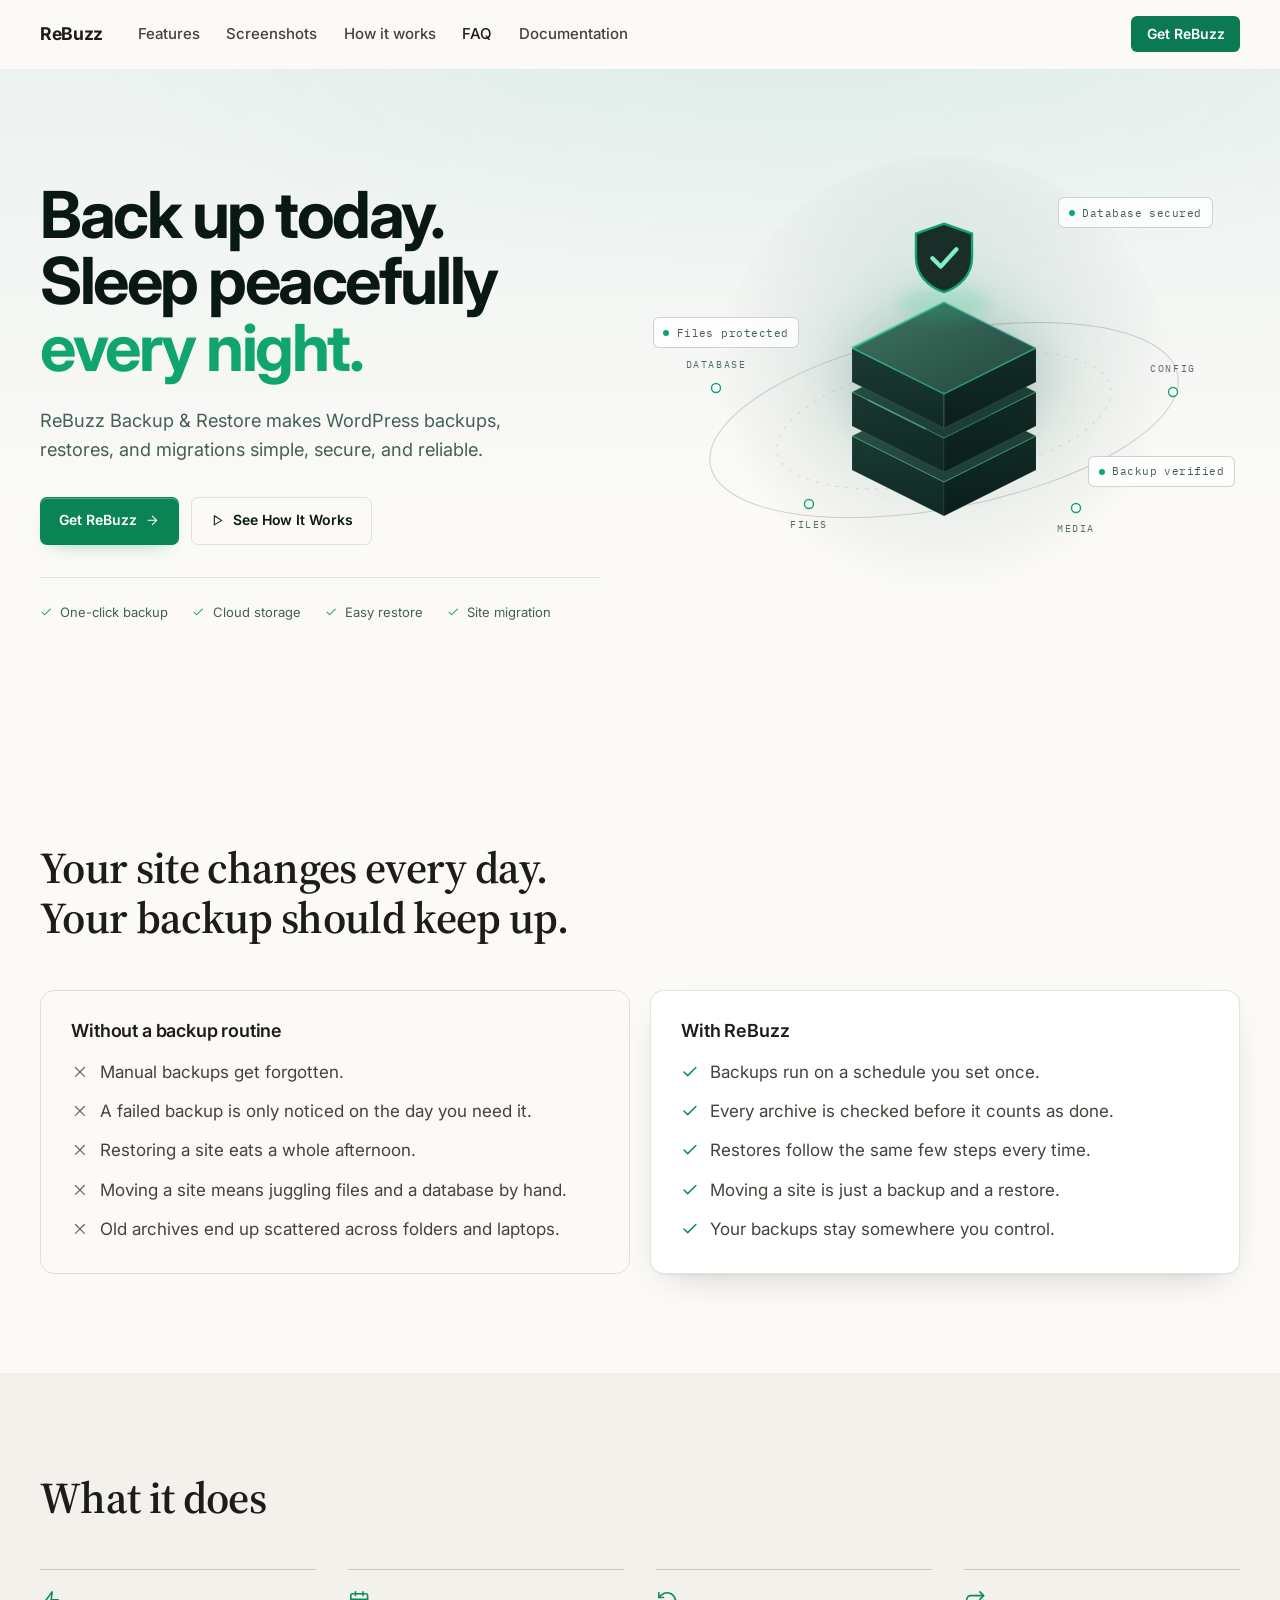
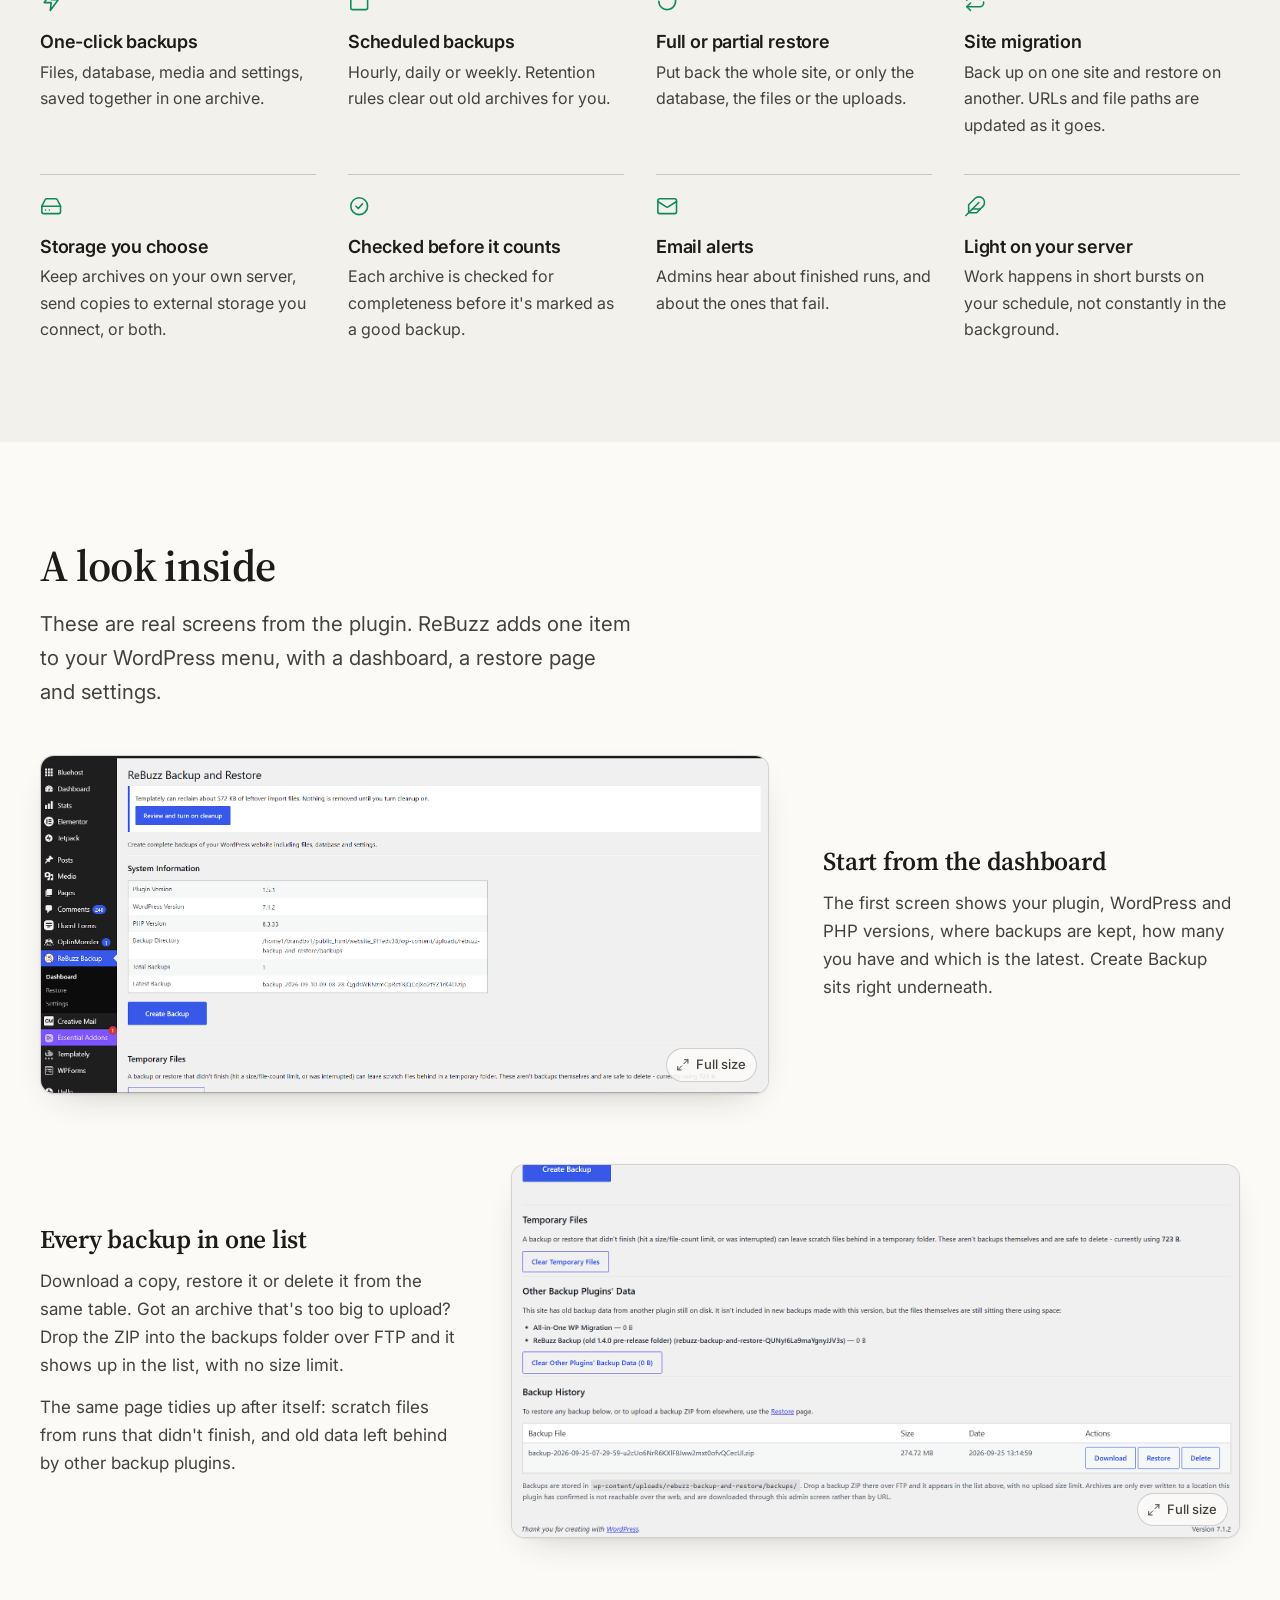
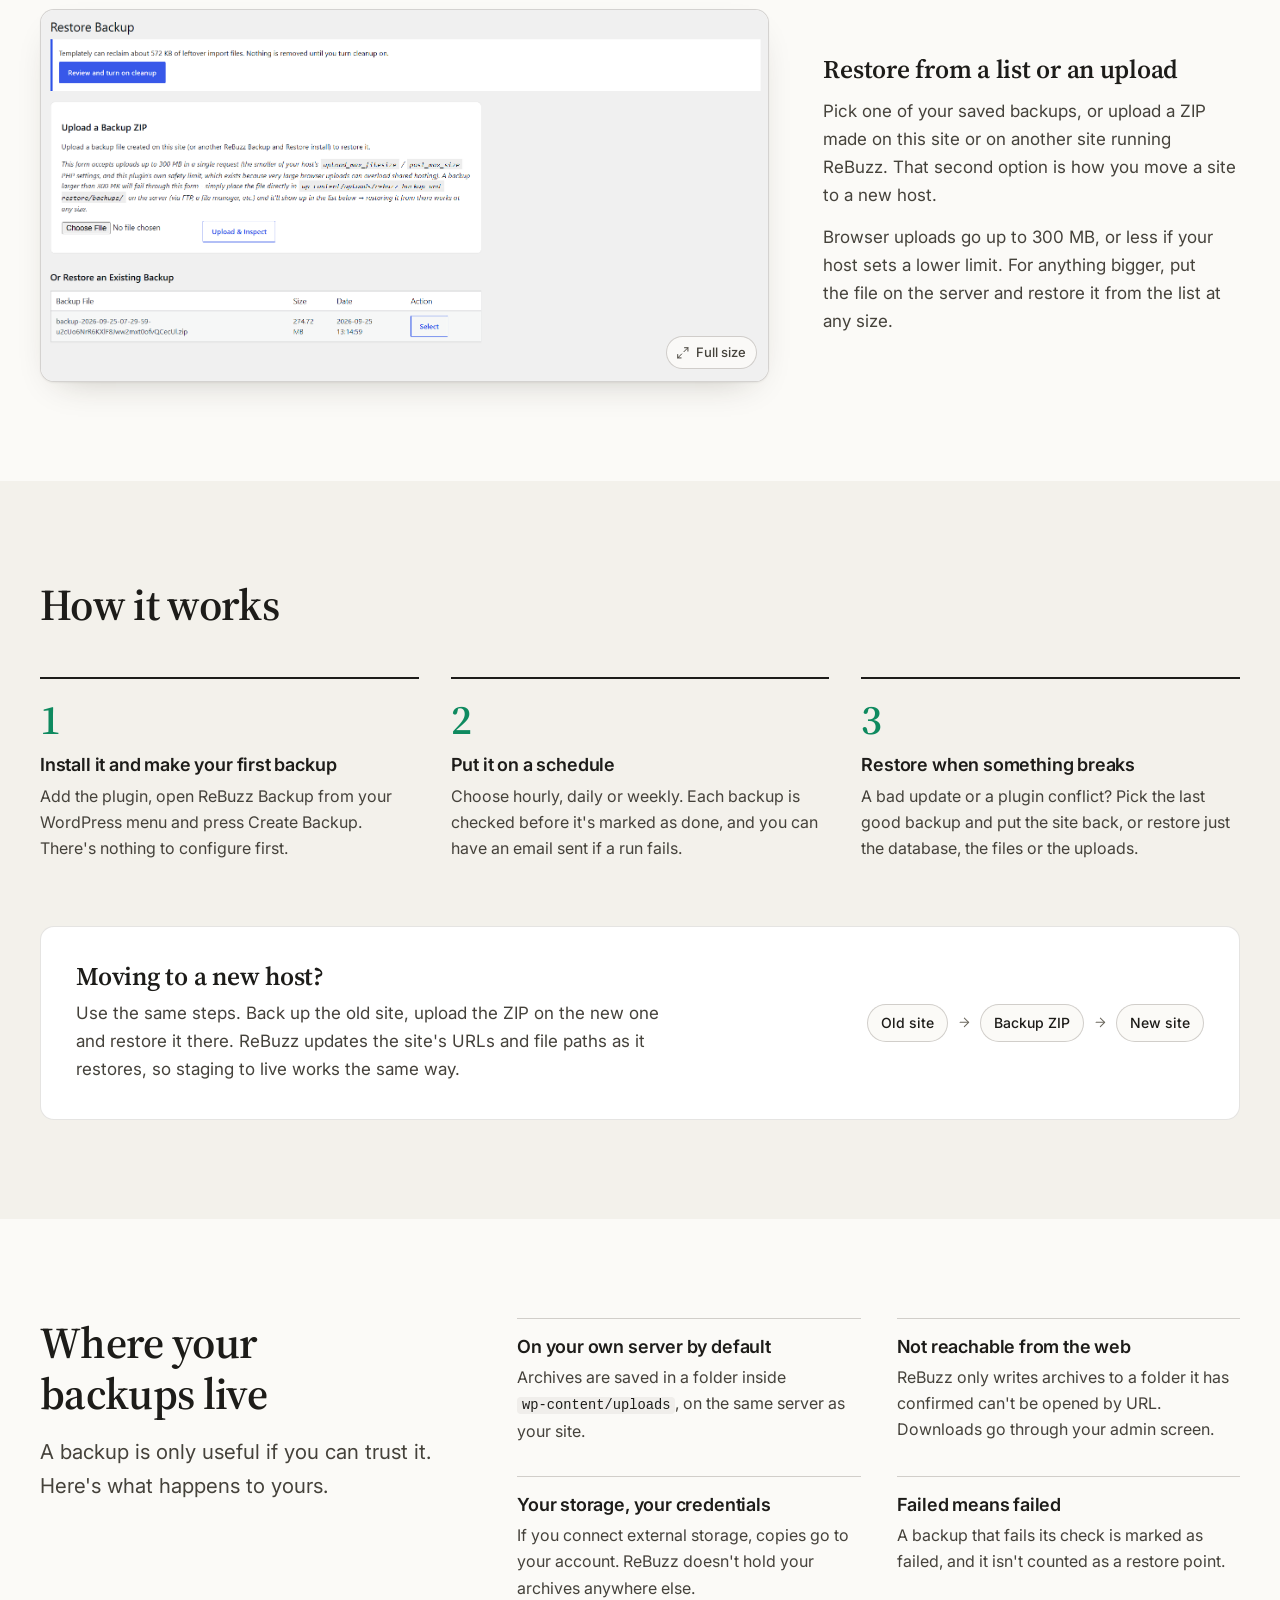
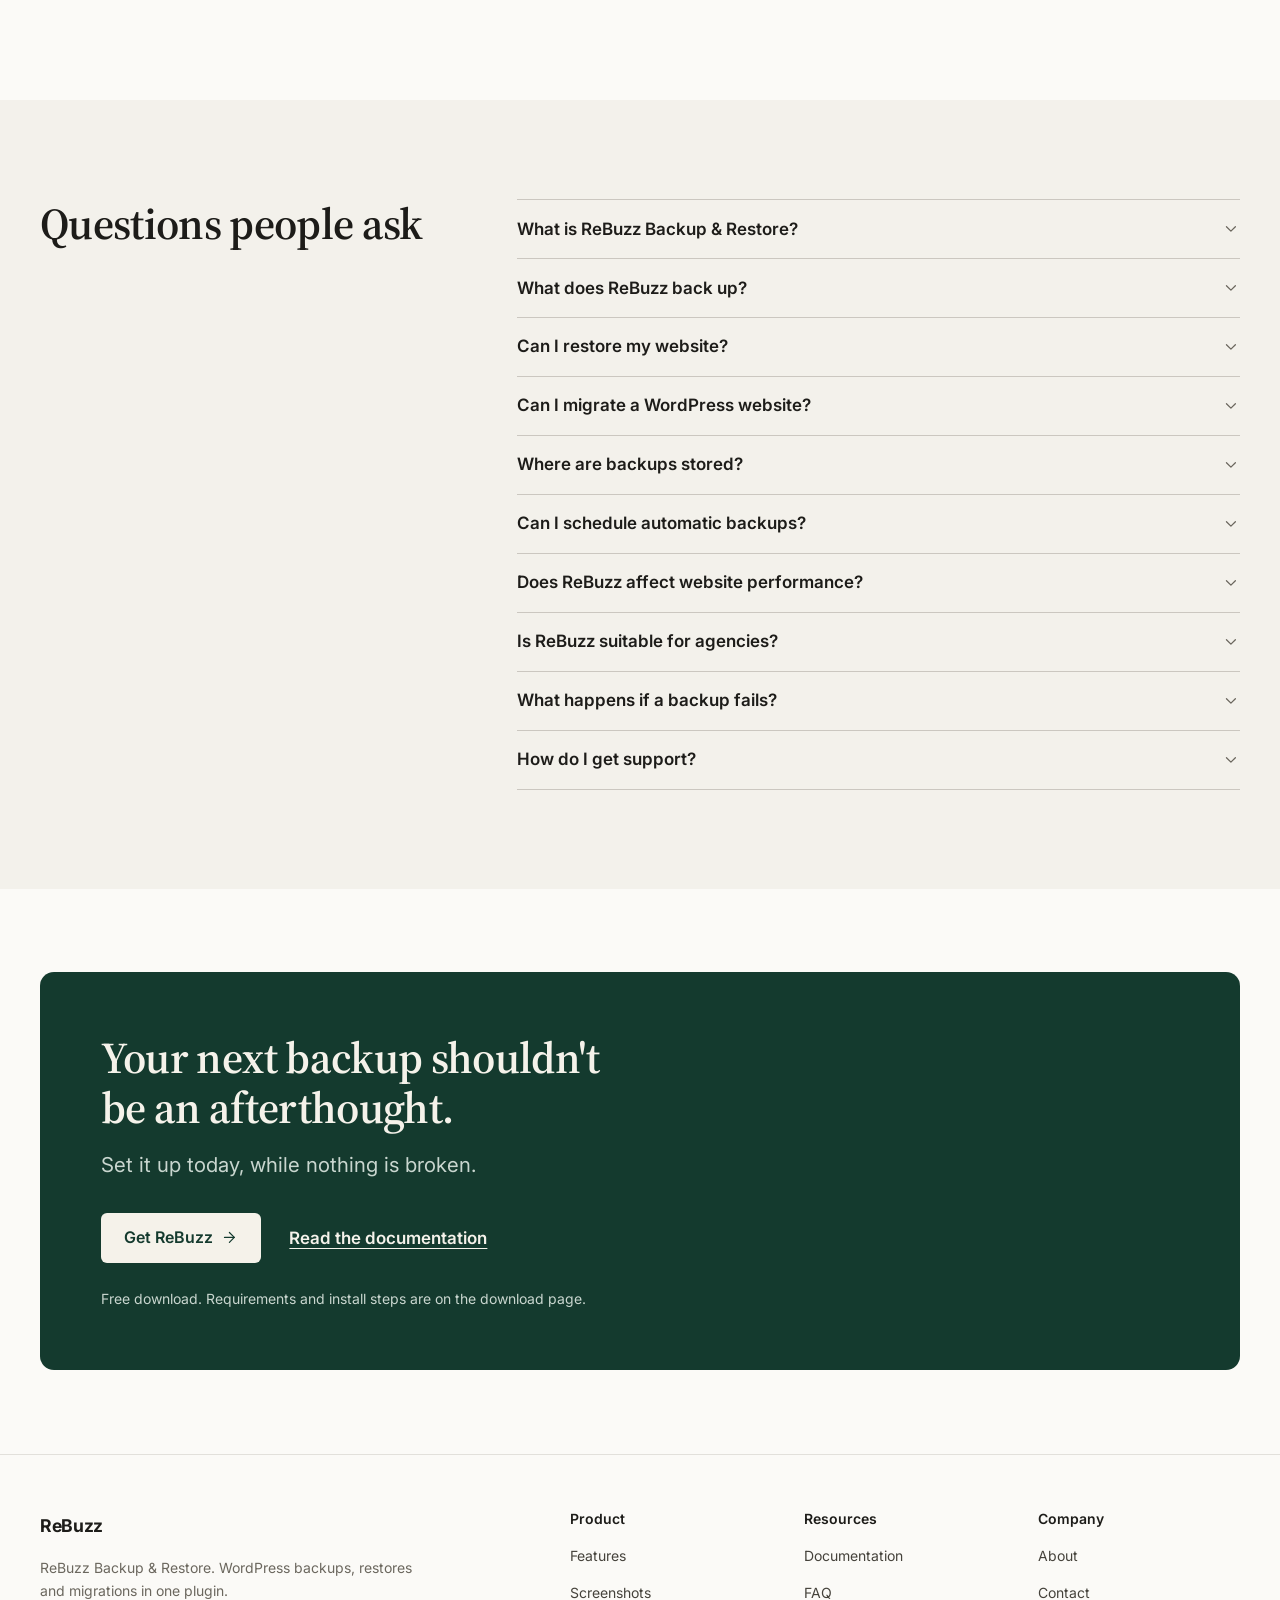
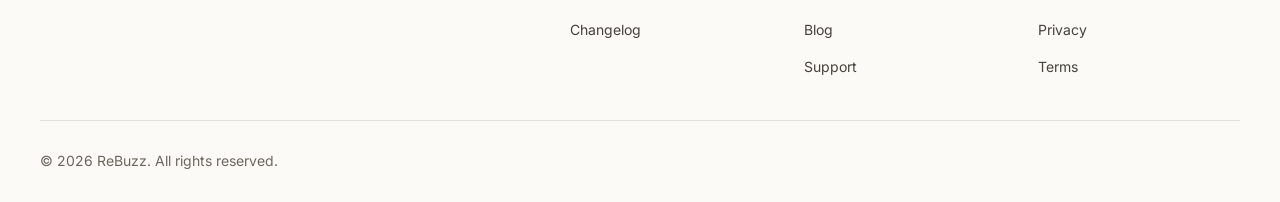
==== index.html @ 118f322c "Add ReBuzz Backup & Restore landing site Landing page and download page for the free ReBuzz WordPres" ====
<!DOCTYPE html>
<html lang="en" data-pricing="off">
<head>
<meta charset="utf-8">
<meta name="viewport" content="width=device-width, initial-scale=1">

<title>ReBuzz Backup &amp; Restore — Simple, Secure WordPress Backups</title>
<meta name="description" content="Back up, restore, and migrate WordPress websites with ReBuzz Backup &amp; Restore. Simple workflows, scheduled backups, secure storage, and reliable recovery.">
<meta name="theme-color" content="#FBFAF7">
<meta name="color-scheme" content="light">

<!-- Replace with the production domain before launch -->
<link rel="canonical" href="https://rebuzz.example.com/">

<!-- Open Graph -->
<meta property="og:type" content="website">
<meta property="og:site_name" content="ReBuzz">
<meta property="og:title" content="ReBuzz Backup &amp; Restore — Simple, Secure WordPress Backups">
<meta property="og:description" content="Back up, restore, and migrate WordPress websites. Simple workflows, scheduled backups, secure storage, and reliable recovery.">
<meta property="og:url" content="https://rebuzz.example.com/">
<meta property="og:image" content="https://rebuzz.example.com/assets/images/og-cover.png">
<meta property="og:image:width" content="1200">
<meta property="og:image:height" content="630">
<meta property="og:image:alt" content="The ReBuzz Core: a WordPress site's files, database and media held inside a verified backup vault.">

<!-- Twitter / X -->
<meta name="twitter:card" content="summary_large_image">
<meta name="twitter:title" content="ReBuzz Backup &amp; Restore — Simple, Secure WordPress Backups">
<meta name="twitter:description" content="Back up, restore, and migrate WordPress websites. Simple workflows, scheduled backups, secure storage, and reliable recovery.">
<meta name="twitter:image" content="https://rebuzz.example.com/assets/images/og-cover.png">

<link rel="icon" href="assets/icons/favicon.svg" type="image/svg+xml">
<link rel="apple-touch-icon" href="assets/icons/favicon.svg">

<link rel="preconnect" href="https://fonts.googleapis.com">
<link rel="preconnect" href="https://fonts.gstatic.com" crossorigin>
<link rel="stylesheet" href="https://fonts.googleapis.com/css2?family=IBM+Plex+Mono:wght@400;500&family=Inter:wght@400;500;600;700&family=Source+Serif+4:opsz,wght@8..60,600;8..60,700&display=swap">

<link rel="stylesheet" href="assets/css/style.css">

<script defer src="assets/js/script.js"></script>
</head>

<body>

<!-- Icon sprite, inlined so the page works from the filesystem with no
     network requests for icons. A standalone copy lives at assets/icons/icons.svg -->
<svg class="sprite" aria-hidden="true" focusable="false" xmlns="http://www.w3.org/2000/svg"><defs>
  <symbol id="i-hard-drive" viewBox="0 0 24 24" fill="none" stroke="currentColor" stroke-width="1.7" stroke-linecap="round" stroke-linejoin="round"><path d="M22 12H2"/><path d="M5.45 5.11 2 12v6a2 2 0 0 0 2 2h16a2 2 0 0 0 2-2v-6l-3.45-6.89A2 2 0 0 0 16.76 4H7.24a2 2 0 0 0-1.79 1.11z"/><path d="M6 16h.01"/><path d="M10 16h.01"/></symbol>
  <symbol id="i-restore" viewBox="0 0 24 24" fill="none" stroke="currentColor" stroke-width="1.7" stroke-linecap="round" stroke-linejoin="round"><path d="M3 12a9 9 0 1 0 3-6.7L3 8"/><path d="M3 3v5h5"/></symbol>
  <symbol id="i-migrate" viewBox="0 0 24 24" fill="none" stroke="currentColor" stroke-width="1.7" stroke-linecap="round" stroke-linejoin="round"><path d="m17 2 4 4-4 4"/><path d="M3 11v-1a4 4 0 0 1 4-4h14"/><path d="m7 22-4-4 4-4"/><path d="M21 13v1a4 4 0 0 1-4 4H3"/></symbol>
  <symbol id="i-arrow-right" viewBox="0 0 24 24" fill="none" stroke="currentColor" stroke-width="1.7" stroke-linecap="round" stroke-linejoin="round"><path d="M5 12h14"/><path d="m12 5 7 7-7 7"/></symbol>
  <symbol id="i-chevron-down" viewBox="0 0 24 24" fill="none" stroke="currentColor" stroke-width="1.7" stroke-linecap="round" stroke-linejoin="round"><path d="m6 9 6 6 6-6"/></symbol>
  <symbol id="i-check" viewBox="0 0 24 24" fill="none" stroke="currentColor" stroke-width="2" stroke-linecap="round" stroke-linejoin="round"><path d="M20 6 9 17l-5-5"/></symbol>
  <symbol id="i-check-circle" viewBox="0 0 24 24" fill="none" stroke="currentColor" stroke-width="1.7" stroke-linecap="round" stroke-linejoin="round"><circle cx="12" cy="12" r="9"/><path d="m8.5 12 2.5 2.5 4.5-5"/></symbol>
  <symbol id="i-mail" viewBox="0 0 24 24" fill="none" stroke="currentColor" stroke-width="1.7" stroke-linecap="round" stroke-linejoin="round"><rect x="2" y="4" width="20" height="16" rx="2"/><path d="m22 7-8.97 5.7a1.94 1.94 0 0 1-2.06 0L2 7"/></symbol>
  <symbol id="i-zap" viewBox="0 0 24 24" fill="none" stroke="currentColor" stroke-width="1.7" stroke-linecap="round" stroke-linejoin="round"><path d="M13 2 4.5 13.5H12l-1 8.5 8.5-11.5H12z"/></symbol>
  <symbol id="i-feather" viewBox="0 0 24 24" fill="none" stroke="currentColor" stroke-width="1.7" stroke-linecap="round" stroke-linejoin="round"><path d="M20.24 12.24a6 6 0 0 0-8.49-8.49L5 10.5V19h8.5z"/><path d="M16 8 2 22"/><path d="M17.5 15H9"/></symbol>
  <symbol id="i-menu" viewBox="0 0 24 24" fill="none" stroke="currentColor" stroke-width="1.7" stroke-linecap="round" stroke-linejoin="round"><path d="M4 6h16M4 12h16M4 18h16"/></symbol>
  <symbol id="i-x" viewBox="0 0 24 24" fill="none" stroke="currentColor" stroke-width="1.7" stroke-linecap="round" stroke-linejoin="round"><path d="M18 6 6 18M6 6l12 12"/></symbol>
  <symbol id="i-maximize" viewBox="0 0 24 24" fill="none" stroke="currentColor" stroke-width="1.7" stroke-linecap="round" stroke-linejoin="round"><path d="M15 3h6v6M21 3l-7 7M9 21H3v-6M3 21l7-7"/></symbol>
  <symbol id="i-play" viewBox="0 0 24 24" fill="none" stroke="currentColor" stroke-width="1.7" stroke-linecap="round" stroke-linejoin="round"><path d="M7 4.5v15l12-7.5z"/></symbol>
  <symbol id="i-calendar" viewBox="0 0 24 24" fill="none" stroke="currentColor" stroke-width="1.7" stroke-linecap="round" stroke-linejoin="round"><rect x="3" y="4" width="18" height="17" rx="2"/><path d="M16 2v4M8 2v4M3 10h18"/></symbol>
</defs></svg>

<a class="skip-link" href="#main">Skip to content</a>

<header class="site-header" id="site-header">
  <div class="site-header__inner container container--wide">

    <a class="brand" href="#top" aria-label="ReBuzz — home">
      <span class="brand__word">ReBuzz</span>
    </a>

    <nav class="site-nav" id="primary-nav" aria-label="Primary">
      <ul class="site-nav__list">
        <li><a href="#features">Features</a></li>
        <li><a href="#screenshots">Screenshots</a></li>
        <li><a href="#how">How it works</a></li>
        <li><a href="#pricing">Pricing</a></li>
        <li><a href="#faq">FAQ</a></li>
        <li><a href="#" data-placeholder-link title="Placeholder — point this at your documentation site">Documentation</a></li>
      </ul>
    </nav>

    <div class="site-header__actions">
      <a class="btn btn--primary btn--sm" href="download.html">Get ReBuzz</a>
      <button class="nav-toggle" type="button" id="nav-toggle" aria-expanded="false" aria-controls="mobile-menu" aria-label="Open menu">
        <svg class="ico ico--lg" aria-hidden="true"><use href="#i-menu"></use></svg>
      </button>
    </div>

  </div>
</header>

<div class="mobile-menu" id="mobile-menu" hidden>
  <div class="mobile-menu__head container">
    <span class="brand brand--static">
      <span class="brand__word">ReBuzz</span>
    </span>
    <button class="nav-toggle" type="button" id="nav-close" aria-label="Close menu">
      <svg class="ico ico--lg" aria-hidden="true"><use href="#i-x"></use></svg>
    </button>
  </div>

  <nav class="mobile-menu__nav container" aria-label="Mobile">
    <ul>
      <li><a href="#features">Features</a></li>
      <li><a href="#screenshots">Screenshots</a></li>
      <li><a href="#how">How it works</a></li>
      <li><a href="#security">Where backups live</a></li>
      <li><a href="#pricing">Pricing</a></li>
      <li><a href="#faq">FAQ</a></li>
      <li><a href="#" data-placeholder-link>Documentation</a></li>
      <li><a href="#" data-placeholder-link>Support</a></li>
    </ul>
  </nav>

  <div class="mobile-menu__foot container">
    <a class="btn btn--primary btn--lg btn--block" href="download.html">Get ReBuzz</a>
  </div>
</div>

<main id="main">

<!-- HERO — restored from before the 2026-09-29 redesign, at the user's request -->
<section class="hero" id="top">

  <div class="container container--wide hero__inner">

    <div class="hero__copy">
      <h1 class="hero__title">
        Back up today.<br>
        Sleep peacefully<br>
        <span class="hero__title-accent">every night.</span>
      </h1>

      <p class="hero__lead">
        ReBuzz Backup &amp; Restore makes WordPress backups, restores, and
        migrations simple, secure, and reliable.
      </p>

      <div class="hero__actions">
        <a class="btn btn--primary" href="download.html">
          Get ReBuzz
          <svg class="ico" aria-hidden="true"><use href="#i-arrow-right"></use></svg>
        </a>
        <a class="btn btn--ghost" href="#how">
          <svg class="ico" aria-hidden="true"><use href="#i-play"></use></svg>
          See How It Works
        </a>
      </div>

      <ul class="hero__checks">
        <li><svg class="ico" aria-hidden="true"><use href="#i-check"></use></svg> One-click backup</li>
        <li><svg class="ico" aria-hidden="true"><use href="#i-check"></use></svg> Cloud storage</li>
        <li><svg class="ico" aria-hidden="true"><use href="#i-check"></use></svg> Easy restore</li>
        <li><svg class="ico" aria-hidden="true"><use href="#i-check"></use></svg> Site migration</li>
      </ul>
    </div>

    <!-- ---------- The ReBuzz Core ---------- -->
    <div class="hero__visual">
      <div class="core" id="rebuzz-core">
        <div class="core__sweep" aria-hidden="true"></div>

        <svg class="core__svg" viewBox="0 0 560 500" role="img"
             aria-label="The ReBuzz Core: a WordPress site's files, database, media and configuration held inside a verified backup vault.">
          <defs>
            <radialGradient id="coreGlow" cx="50%" cy="46%" r="50%">
              <stop offset="0%" stop-color="#24CE8D" stop-opacity=".26"/>
              <stop offset="55%" stop-color="#116B52" stop-opacity=".08"/>
              <stop offset="100%" stop-color="#06100E" stop-opacity="0"/>
            </radialGradient>
            <linearGradient id="faceTop" x1="0" y1="0" x2="1" y2="1">
              <stop offset="0%" stop-color="#2E5A4E"/><stop offset="100%" stop-color="#1B3A33"/>
            </linearGradient>
            <linearGradient id="faceTopLit" x1="0" y1="0" x2="1" y2="1">
              <stop offset="0%" stop-color="#3E7462"/><stop offset="100%" stop-color="#22483D"/>
            </linearGradient>
            <linearGradient id="faceLeft" x1="0" y1="0" x2="0" y2="1">
              <stop offset="0%" stop-color="#1B3B34"/><stop offset="100%" stop-color="#102A24"/>
            </linearGradient>
            <linearGradient id="faceRight" x1="0" y1="0" x2="0" y2="1">
              <stop offset="0%" stop-color="#122C27"/><stop offset="100%" stop-color="#0B1F1B"/>
            </linearGradient>
            <linearGradient id="edgeAccent" x1="0" y1="0" x2="1" y2="0">
              <stop offset="0%" stop-color="#24CE8D" stop-opacity=".85"/>
              <stop offset="100%" stop-color="#37B8C6" stop-opacity=".25"/>
            </linearGradient>
            <pattern id="coreGrid" width="26" height="26" patternUnits="userSpaceOnUse">
              <path d="M26 0H0v26" fill="none" stroke="#E6F1ED" stroke-opacity=".055" stroke-width="1"/>
            </pattern>
            <radialGradient id="gridFade" cx="50%" cy="48%" r="50%">
              <stop offset="40%" stop-color="#fff" stop-opacity="1"/>
              <stop offset="100%" stop-color="#fff" stop-opacity="0"/>
            </radialGradient>
            <mask id="gridMask"><rect width="560" height="500" fill="url(#gridFade)"/></mask>
            <filter id="coreSoft" x="-60%" y="-60%" width="220%" height="220%">
              <feGaussianBlur stdDeviation="7"/>
            </filter>
          </defs>

          <!-- ambient -->
          <circle cx="280" cy="232" r="228" fill="url(#coreGlow)"/>
          <rect width="560" height="500" fill="url(#coreGrid)" mask="url(#gridMask)"/>

          <!-- orbital paths -->
          <g class="core__orbits" transform="rotate(-11 280 268)">
            <ellipse cx="280" cy="268" rx="238" ry="88" fill="none" stroke="#E6F1ED" stroke-opacity=".10"/>
            <ellipse cx="280" cy="268" rx="170" ry="62" fill="none" stroke="#E6F1ED" stroke-opacity=".07" stroke-dasharray="3 7"/>
          </g>

          <!-- orbit nodes + labels -->
          <g class="core__nodes">
            <g class="core__node" style="--d:0s">
              <circle cx="52" cy="236" r="4.5"/>
              <text x="52" y="216" text-anchor="middle">DATABASE</text>
            </g>
            <g class="core__node" style="--d:.9s">
              <circle cx="145" cy="352" r="4.5"/>
              <text x="145" y="376" text-anchor="middle">FILES</text>
            </g>
            <g class="core__node" style="--d:1.8s">
              <circle cx="412" cy="356" r="4.5"/>
              <text x="412" y="380" text-anchor="middle">MEDIA</text>
            </g>
            <g class="core__node" style="--d:2.7s">
              <circle cx="509" cy="240" r="4.5"/>
              <text x="509" y="220" text-anchor="middle">CONFIG</text>
            </g>
          </g>

          <!-- isometric vault: three stacked snapshot blocks -->
          <g class="core__vault">

            <!-- block 3 (bottom) — site files -->
            <g class="core__block" style="--f:2">
              <path d="M280 330 372 284 280 238 188 284Z" fill="url(#faceTop)" stroke="#E6F1ED" stroke-opacity=".13"/>
              <path d="M188 284 280 330v34l-92-46Z" fill="url(#faceLeft)" stroke="#E6F1ED" stroke-opacity=".09"/>
              <path d="M280 330 372 284v34l-92 46Z" fill="url(#faceRight)" stroke="#E6F1ED" stroke-opacity=".06"/>
              <path d="M188 284 280 330l92-46" fill="none" stroke="#24CE8D" stroke-opacity=".3" stroke-width="1.3"/>
            </g>

            <!-- block 2 (middle) — database -->
            <g class="core__block" style="--f:1">
              <path d="M280 286 372 240 280 194 188 240Z" fill="url(#faceTop)" stroke="#E6F1ED" stroke-opacity=".15"/>
              <path d="M188 240 280 286v34l-92-46Z" fill="url(#faceLeft)" stroke="#E6F1ED" stroke-opacity=".09"/>
              <path d="M280 286 372 240v34l-92 46Z" fill="url(#faceRight)" stroke="#E6F1ED" stroke-opacity=".06"/>
              <path d="M188 240 280 286l92-46" fill="none" stroke="#24CE8D" stroke-opacity=".38" stroke-width="1.3"/>
              <path d="M204 248 262 277" fill="none" stroke="#7DF0C6" stroke-opacity=".45" stroke-width="1.4"/>
            </g>

            <!-- block 1 (top) — the protected snapshot -->
            <g class="core__block core__block--lit" style="--f:0">
              <path d="M280 242 372 196 280 150 188 196Z" fill="url(#faceTopLit)" stroke="#E6F1ED" stroke-opacity=".2"/>
              <path d="M188 196 280 242v34l-92-46Z" fill="url(#faceLeft)" stroke="#E6F1ED" stroke-opacity=".11"/>
              <path d="M280 242 372 196v34l-92 46Z" fill="url(#faceRight)" stroke="#E6F1ED" stroke-opacity=".07"/>
              <path d="M188 196 280 150l92 46" fill="none" stroke="url(#edgeAccent)" stroke-width="2"/>
              <path d="M188 196 280 242l92-46" fill="none" stroke="#24CE8D" stroke-opacity=".55" stroke-width="1.4"/>
              <path d="M280 242v34" fill="none" stroke="#E6F1ED" stroke-opacity=".14"/>
            </g>

            <!-- shield mark riding above the stack -->
            <g class="core__shield">
              <ellipse cx="280" cy="152" rx="46" ry="18" fill="#24CE8D" opacity=".16" filter="url(#coreSoft)"/>
              <g transform="translate(280 108) scale(1.65)">
                <path class="core__shield-body" d="M0-22 17-16v14.5C17 8.6 10 16 0 19.5-10 16-17 8.6-17-1.5V-16z"/>
                <path class="core__shield-check" d="m-7 -1 5 5 9.5-10.5" fill="none" stroke-width="2.6" stroke-linecap="round" stroke-linejoin="round"/>
              </g>
            </g>
          </g>

          <!-- data threads feeding the vault -->
          <g class="core__threads">
            <path class="core__thread" style="--d:0s"   d="M60 238 C 130 232 150 240 186 258"/>
            <path class="core__thread" style="--d:.7s"  d="M150 348 C 180 330 180 312 200 296"/>
            <path class="core__thread" style="--d:1.4s" d="M406 352 C 380 332 378 312 360 296"/>
            <path class="core__thread" style="--d:2.1s" d="M500 242 C 432 234 410 240 374 258"/>
          </g>
        </svg>

        <!-- status chips -->
        <span class="chip chip--a"><span class="dot" aria-hidden="true"></span>Database secured</span>
        <span class="chip chip--b"><span class="dot" aria-hidden="true"></span>Files protected</span>
        <span class="chip chip--c"><span class="dot" aria-hidden="true"></span>Backup verified</span>
      </div>
    </div>

  </div>
</section>

<!-- PROBLEM -->
<section class="section" id="problem" aria-labelledby="problem-title">
  <div class="container container--wide">

    <header class="section__head">
      <h2 class="section__title" id="problem-title">Your site changes every day. Your backup should keep up.</h2>
    </header>

    <div class="compare">
      <div class="compare__col compare__col--before">
        <h3 class="compare__title">Without a backup routine</h3>
        <ul class="compare__list">
          <li><svg class="ico" aria-hidden="true"><use href="#i-x"></use></svg><span>Manual backups get forgotten.</span></li>
          <li><svg class="ico" aria-hidden="true"><use href="#i-x"></use></svg><span>A failed backup is only noticed on the day you need it.</span></li>
          <li><svg class="ico" aria-hidden="true"><use href="#i-x"></use></svg><span>Restoring a site eats a whole afternoon.</span></li>
          <li><svg class="ico" aria-hidden="true"><use href="#i-x"></use></svg><span>Moving a site means juggling files and a database by hand.</span></li>
          <li><svg class="ico" aria-hidden="true"><use href="#i-x"></use></svg><span>Old archives end up scattered across folders and laptops.</span></li>
        </ul>
      </div>

      <div class="compare__col compare__col--after">
        <h3 class="compare__title">With ReBuzz</h3>
        <ul class="compare__list">
          <li><svg class="ico" aria-hidden="true"><use href="#i-check"></use></svg><span>Backups run on a schedule you set once.</span></li>
          <li><svg class="ico" aria-hidden="true"><use href="#i-check"></use></svg><span>Every archive is checked before it counts as done.</span></li>
          <li><svg class="ico" aria-hidden="true"><use href="#i-check"></use></svg><span>Restores follow the same few steps every time.</span></li>
          <li><svg class="ico" aria-hidden="true"><use href="#i-check"></use></svg><span>Moving a site is just a backup and a restore.</span></li>
          <li><svg class="ico" aria-hidden="true"><use href="#i-check"></use></svg><span>Your backups stay somewhere you control.</span></li>
        </ul>
      </div>
    </div>

  </div>
</section>

<!-- FEATURES -->
<section class="section section--alt" id="features" aria-labelledby="features-title">
  <div class="container container--wide">

    <header class="section__head">
      <h2 class="section__title" id="features-title">What it does</h2>
    </header>

    <ul class="features">
      <li class="feature">
        <svg class="ico feature__icon" aria-hidden="true"><use href="#i-zap"></use></svg>
        <h3 class="feature__title">One-click backups</h3>
        <p>Files, database, media and settings, saved together in one archive.</p>
      </li>
      <li class="feature">
        <svg class="ico feature__icon" aria-hidden="true"><use href="#i-calendar"></use></svg>
        <h3 class="feature__title">Scheduled backups</h3>
        <p>Hourly, daily or weekly. Retention rules clear out old archives for you.</p>
      </li>
      <li class="feature">
        <svg class="ico feature__icon" aria-hidden="true"><use href="#i-restore"></use></svg>
        <h3 class="feature__title">Full or partial restore</h3>
        <p>Put back the whole site, or only the database, the files or the uploads.</p>
      </li>
      <li class="feature">
        <svg class="ico feature__icon" aria-hidden="true"><use href="#i-migrate"></use></svg>
        <h3 class="feature__title">Site migration</h3>
        <p>Back up on one site and restore on another. URLs and file paths are updated as it goes.</p>
      </li>
      <li class="feature">
        <svg class="ico feature__icon" aria-hidden="true"><use href="#i-hard-drive"></use></svg>
        <h3 class="feature__title">Storage you choose</h3>
        <p>Keep archives on your own server, send copies to external storage you connect, or both.</p>
      </li>
      <li class="feature">
        <svg class="ico feature__icon" aria-hidden="true"><use href="#i-check-circle"></use></svg>
        <h3 class="feature__title">Checked before it counts</h3>
        <p>Each archive is checked for completeness before it's marked as a good backup.</p>
      </li>
      <li class="feature">
        <svg class="ico feature__icon" aria-hidden="true"><use href="#i-mail"></use></svg>
        <h3 class="feature__title">Email alerts</h3>
        <p>Admins hear about finished runs, and about the ones that fail.</p>
      </li>
      <li class="feature">
        <svg class="ico feature__icon" aria-hidden="true"><use href="#i-feather"></use></svg>
        <h3 class="feature__title">Light on your server</h3>
        <p>Work happens in short bursts on your schedule, not constantly in the background.</p>
      </li>
    </ul>

  </div>
</section>

<!-- A LOOK INSIDE — real screenshots -->
<section class="section" id="screenshots" aria-labelledby="tour-title">
  <div class="container container--wide">

    <header class="section__head">
      <h2 class="section__title" id="tour-title">A look inside</h2>
      <p class="section__desc">
        These are real screens from the plugin. ReBuzz adds one item to your
        WordPress menu, with a dashboard, a restore page and settings.
      </p>
    </header>

    <div class="tour">

      <figure class="tour__item">
        <a class="shot__zoom tour__shot" href="assets/images/dashboard.png" target="_blank" rel="noopener" aria-label="Open the dashboard screenshot at full size">
          <img src="assets/images/dashboard.png"
               alt="The ReBuzz Backup and Restore dashboard in WordPress admin, showing the plugin, WordPress and PHP versions, the backup directory, total backups and a Create Backup button."
               width="1893" height="877" loading="lazy" decoding="async">
          <span class="shot__zoom-hint" aria-hidden="true"><svg class="ico"><use href="#i-maximize"></use></svg>Full size</span>
        </a>
        <figcaption class="tour__text">
          <h3 class="tour__title">Start from the dashboard</h3>
          <p>
            The first screen shows your plugin, WordPress and PHP versions,
            where backups are kept, how many you have and which is the latest.
            Create Backup sits right underneath.
          </p>
        </figcaption>
      </figure>

      <figure class="tour__item tour__item--flip">
        <a class="shot__zoom tour__shot" href="assets/images/backup.png" target="_blank" rel="noopener" aria-label="Open the backup history screenshot at full size">
          <img src="assets/images/backup.png"
               alt="ReBuzz backup history table listing a saved archive with its size and date, alongside Download, Restore and Delete buttons, below the temporary-files and other-plugins cleanup options."
               width="1692" height="866" loading="lazy" decoding="async">
          <span class="shot__zoom-hint" aria-hidden="true"><svg class="ico"><use href="#i-maximize"></use></svg>Full size</span>
        </a>
        <figcaption class="tour__text">
          <h3 class="tour__title">Every backup in one list</h3>
          <p>
            Download a copy, restore it or delete it from the same table. Got an
            archive that's too big to upload? Drop the ZIP into the backups
            folder over FTP and it shows up in the list, with no size limit.
          </p>
          <p>
            The same page tidies up after itself: scratch files from runs that
            didn't finish, and old data left behind by other backup plugins.
          </p>
        </figcaption>
      </figure>

      <figure class="tour__item">
        <a class="shot__zoom tour__shot" href="assets/images/restore.png" target="_blank" rel="noopener" aria-label="Open the restore screenshot at full size">
          <img src="assets/images/restore.png"
               alt="ReBuzz Restore Backup screen with an upload field for a backup ZIP and a list of existing backups to restore from."
               width="1687" height="861" loading="lazy" decoding="async">
          <span class="shot__zoom-hint" aria-hidden="true"><svg class="ico"><use href="#i-maximize"></use></svg>Full size</span>
        </a>
        <figcaption class="tour__text">
          <h3 class="tour__title">Restore from a list or an upload</h3>
          <p>
            Pick one of your saved backups, or upload a ZIP made on this site or
            on another site running ReBuzz. That second option is how you move a
            site to a new host.
          </p>
          <p>
            Browser uploads go up to 300&nbsp;MB, or less if your host sets a
            lower limit. For anything bigger, put the file on the server and
            restore it from the list at any size.
          </p>
        </figcaption>
      </figure>

    </div>
  </div>
</section>

<!-- HOW IT WORKS -->
<section class="section section--alt" id="how" aria-labelledby="how-title">
  <div class="container container--wide">

    <header class="section__head">
      <h2 class="section__title" id="how-title">How it works</h2>
    </header>

    <ol class="steps">
      <li class="step">
        <span class="step__num" aria-hidden="true">1</span>
        <h3 class="step__title">Install it and make your first backup</h3>
        <p>
          Add the plugin, open ReBuzz Backup from your WordPress menu and press
          Create Backup. There's nothing to configure first.
        </p>
      </li>
      <li class="step">
        <span class="step__num" aria-hidden="true">2</span>
        <h3 class="step__title">Put it on a schedule</h3>
        <p>
          Choose hourly, daily or weekly. Each backup is checked before it's
          marked as done, and you can have an email sent if a run fails.
        </p>
      </li>
      <li class="step">
        <span class="step__num" aria-hidden="true">3</span>
        <h3 class="step__title">Restore when something breaks</h3>
        <p>
          A bad update or a plugin conflict? Pick the last good backup and put
          the site back, or restore just the database, the files or the uploads.
        </p>
      </li>
    </ol>

    <aside class="move" aria-labelledby="move-title">
      <div>
        <h3 class="move__title" id="move-title">Moving to a new host?</h3>
        <p>
          Use the same steps. Back up the old site, upload the ZIP on the new one
          and restore it there. ReBuzz updates the site's URLs and file paths as
          it restores, so staging to live works the same way.
        </p>
      </div>
      <p class="move__path" aria-hidden="true">
        <span>Old site</span>
        <svg class="ico"><use href="#i-arrow-right"></use></svg>
        <span>Backup ZIP</span>
        <svg class="ico"><use href="#i-arrow-right"></use></svg>
        <span>New site</span>
      </p>
    </aside>

  </div>
</section>

<!-- WHERE BACKUPS LIVE -->
<section class="section" id="security" aria-labelledby="security-title">
  <div class="container container--wide">
    <div class="split">

      <header class="split__head">
        <h2 class="section__title" id="security-title">Where your backups live</h2>
        <p class="section__desc">
          A backup is only useful if you can trust it. Here's what happens to yours.
        </p>
      </header>

      <ul class="trust__list">
        <li>
          <h3>On your own server by default</h3>
          <p>Archives are saved in a folder inside <code>wp-content/uploads</code>, on the same server as your site.</p>
        </li>
        <li>
          <h3>Not reachable from the web</h3>
          <p>ReBuzz only writes archives to a folder it has confirmed can't be opened by URL. Downloads go through your admin screen.</p>
        </li>
        <li>
          <h3>Your storage, your credentials</h3>
          <p>If you connect external storage, copies go to your account. ReBuzz doesn't hold your archives anywhere else.</p>
        </li>
        <li>
          <h3>Failed means failed</h3>
          <p>A backup that fails its check is marked as failed, and it isn't counted as a restore point.</p>
        </li>
      </ul>

    </div>
  </div>
</section>

<!-- PRICING
     Placeholder figures — edit CONFIG.pricing in assets/js/script.js -->
<section class="section section--alt" id="pricing" aria-labelledby="pricing-title">
  <div class="container container--wide">

    <header class="section__head section__head--center">
      <h2 class="section__title" id="pricing-title">One plugin. Three licence sizes.</h2>
      <p class="section__desc section__desc--center">
        Every plan includes the full feature set. The difference is how many sites
        you run and how much support you need.
      </p>

      <div class="billing" role="group" aria-label="Billing period">
        <button type="button" class="billing__btn" data-billing="monthly" aria-pressed="false">Monthly</button>
        <button type="button" class="billing__btn is-active" data-billing="yearly" aria-pressed="true">
          Yearly <span class="billing__save">2 months free</span>
        </button>
      </div>
    </header>

    <div class="plans">

      <div class="plans__grid plans__grid--head">
        <div class="plans__rowlabel plans__rowlabel--head">
          <p class="mono-label">Compare licences</p>
        </div>

        <div class="plan" data-plan="personal">
          <h3 class="plan__name">Personal</h3>
          <p class="plan__for">For a single site you look after yourself.</p>
          <p class="plan__price">
            <span class="plan__currency">$</span><span data-price="personal">49</span><span class="plan__period" data-period>/year</span>
          </p>
          <a class="btn btn--outline btn--block" href="#" data-placeholder-link>Choose Personal</a>
        </div>

        <div class="plan plan--rec" data-plan="business">
          <span class="plan__flag mono-label">Recommended</span>
          <h3 class="plan__name">Business</h3>
          <p class="plan__for">For small teams running a handful of sites.</p>
          <p class="plan__price">
            <span class="plan__currency">$</span><span data-price="business">99</span><span class="plan__period" data-period>/year</span>
          </p>
          <a class="btn btn--primary btn--block" href="#" data-placeholder-link>Choose Business</a>
        </div>

        <div class="plan" data-plan="agency">
          <h3 class="plan__name">Agency</h3>
          <p class="plan__for">For developers and agencies with client sites.</p>
          <p class="plan__price">
            <span class="plan__currency">$</span><span data-price="agency">199</span><span class="plan__period" data-period>/year</span>
          </p>
          <a class="btn btn--outline btn--block" href="#" data-placeholder-link>Choose Agency</a>
        </div>
      </div>

      <div class="plans__matrix">
        <div class="plans__grid plans__row">
          <div class="plans__rowlabel">Sites per licence</div>
          <div class="plans__cell"><span class="plans__mobhead">Personal</span>1 site</div>
          <div class="plans__cell plans__cell--rec"><span class="plans__mobhead">Business</span>5 sites</div>
          <div class="plans__cell"><span class="plans__mobhead">Agency</span>Unlimited</div>
        </div>

        <div class="plans__grid plans__row">
          <div class="plans__rowlabel">One-click &amp; scheduled backups</div>
          <div class="plans__cell"><span class="plans__mobhead">Personal</span><svg class="ico ico--ok" aria-hidden="true"><use href="#i-check"></use></svg><span class="sr-only">Included</span></div>
          <div class="plans__cell plans__cell--rec"><span class="plans__mobhead">Business</span><svg class="ico ico--ok" aria-hidden="true"><use href="#i-check"></use></svg><span class="sr-only">Included</span></div>
          <div class="plans__cell"><span class="plans__mobhead">Agency</span><svg class="ico ico--ok" aria-hidden="true"><use href="#i-check"></use></svg><span class="sr-only">Included</span></div>
        </div>

        <div class="plans__grid plans__row">
          <div class="plans__rowlabel">Full &amp; partial restore</div>
          <div class="plans__cell"><span class="plans__mobhead">Personal</span><svg class="ico ico--ok" aria-hidden="true"><use href="#i-check"></use></svg><span class="sr-only">Included</span></div>
          <div class="plans__cell plans__cell--rec"><span class="plans__mobhead">Business</span><svg class="ico ico--ok" aria-hidden="true"><use href="#i-check"></use></svg><span class="sr-only">Included</span></div>
          <div class="plans__cell"><span class="plans__mobhead">Agency</span><svg class="ico ico--ok" aria-hidden="true"><use href="#i-check"></use></svg><span class="sr-only">Included</span></div>
        </div>

        <div class="plans__grid plans__row">
          <div class="plans__rowlabel">Site migration</div>
          <div class="plans__cell"><span class="plans__mobhead">Personal</span><svg class="ico ico--ok" aria-hidden="true"><use href="#i-check"></use></svg><span class="sr-only">Included</span></div>
          <div class="plans__cell plans__cell--rec"><span class="plans__mobhead">Business</span><svg class="ico ico--ok" aria-hidden="true"><use href="#i-check"></use></svg><span class="sr-only">Included</span></div>
          <div class="plans__cell"><span class="plans__mobhead">Agency</span><svg class="ico ico--ok" aria-hidden="true"><use href="#i-check"></use></svg><span class="sr-only">Included</span></div>
        </div>

        <div class="plans__grid plans__row">
          <div class="plans__rowlabel">External storage destinations</div>
          <div class="plans__cell"><span class="plans__mobhead">Personal</span>1</div>
          <div class="plans__cell plans__cell--rec"><span class="plans__mobhead">Business</span>3</div>
          <div class="plans__cell"><span class="plans__mobhead">Agency</span>Unlimited</div>
        </div>

        <div class="plans__grid plans__row">
          <div class="plans__rowlabel">Backup verification &amp; email alerts</div>
          <div class="plans__cell"><span class="plans__mobhead">Personal</span><svg class="ico ico--ok" aria-hidden="true"><use href="#i-check"></use></svg><span class="sr-only">Included</span></div>
          <div class="plans__cell plans__cell--rec"><span class="plans__mobhead">Business</span><svg class="ico ico--ok" aria-hidden="true"><use href="#i-check"></use></svg><span class="sr-only">Included</span></div>
          <div class="plans__cell"><span class="plans__mobhead">Agency</span><svg class="ico ico--ok" aria-hidden="true"><use href="#i-check"></use></svg><span class="sr-only">Included</span></div>
        </div>

        <div class="plans__grid plans__row">
          <div class="plans__rowlabel">Updates</div>
          <div class="plans__cell"><span class="plans__mobhead">Personal</span>1 year</div>
          <div class="plans__cell plans__cell--rec"><span class="plans__mobhead">Business</span>1 year</div>
          <div class="plans__cell"><span class="plans__mobhead">Agency</span>1 year</div>
        </div>

        <div class="plans__grid plans__row plans__row--last">
          <div class="plans__rowlabel">Support</div>
          <div class="plans__cell"><span class="plans__mobhead">Personal</span>Standard</div>
          <div class="plans__cell plans__cell--rec"><span class="plans__mobhead">Business</span>Priority</div>
          <div class="plans__cell"><span class="plans__mobhead">Agency</span>Priority</div>
        </div>
      </div>

    </div>

    <p class="plans__note">
      Annual licences, priced in USD. Each plan includes one year of updates and
      support — renew to keep receiving them.
    </p>

  </div>
</section>

<!-- FAQ -->
<section class="section" id="faq" aria-labelledby="faq-title">
  <div class="container container--wide">
    <div class="split">

    <header class="split__head">
      <h2 class="section__title" id="faq-title">Questions people ask</h2>
    </header>

    <div class="faq" id="faq-list">

      <div class="faq__item">
        <h3><button class="faq__q" type="button" id="faq-b1" aria-expanded="false" aria-controls="faq-p1">
          <span>What is ReBuzz Backup &amp; Restore?</span>
          <svg class="ico faq__chev" aria-hidden="true"><use href="#i-chevron-down"></use></svg>
        </button></h3>
        <div class="faq__a" id="faq-p1" role="region" aria-labelledby="faq-b1" hidden>
          <p>A free WordPress plugin for backing up, restoring and migrating sites. It runs from your WordPress admin and handles files, database, media and configuration in one place. There's no separate service to sign into.</p>
        </div>
      </div>

      <div class="faq__item">
        <h3><button class="faq__q" type="button" id="faq-b2" aria-expanded="false" aria-controls="faq-p2">
          <span>What does ReBuzz back up?</span>
          <svg class="ico faq__chev" aria-hidden="true"><use href="#i-chevron-down"></use></svg>
        </button></h3>
        <div class="faq__a" id="faq-p2" role="region" aria-labelledby="faq-b2" hidden>
          <p>WordPress core files, themes, plugins, the uploads and media directory, and the database. You can run a full backup, or select specific parts, for example a database-only run on a tighter schedule.</p>
        </div>
      </div>

      <div class="faq__item">
        <h3><button class="faq__q" type="button" id="faq-b3" aria-expanded="false" aria-controls="faq-p3">
          <span>Can I restore my website?</span>
          <svg class="ico faq__chev" aria-hidden="true"><use href="#i-chevron-down"></use></svg>
        </button></h3>
        <div class="faq__a" id="faq-p3" role="region" aria-labelledby="faq-b3" hidden>
          <p>Yes. Choose a backup, review what it contains, and restore the whole site or only the parts you select. Restores run from an archive that has passed verification, and you see what will be replaced before anything is written.</p>
        </div>
      </div>

      <div class="faq__item">
        <h3><button class="faq__q" type="button" id="faq-b4" aria-expanded="false" aria-controls="faq-p4">
          <span>Can I migrate a WordPress website?</span>
          <svg class="ico faq__chev" aria-hidden="true"><use href="#i-chevron-down"></use></svg>
        </button></h3>
        <div class="faq__a" id="faq-p4" role="region" aria-labelledby="faq-b4" hidden>
          <p>Yes. Back up the source site, move the package to the destination, and restore it there. Site URLs and file paths are rewritten during the restore, so a staging-to-production move follows the same steps as any other restore.</p>
        </div>
      </div>

      <div class="faq__item">
        <h3><button class="faq__q" type="button" id="faq-b5" aria-expanded="false" aria-controls="faq-p5">
          <span>Where are backups stored?</span>
          <svg class="ico faq__chev" aria-hidden="true"><use href="#i-chevron-down"></use></svg>
        </button></h3>
        <div class="faq__a" id="faq-p5" role="region" aria-labelledby="faq-b5" hidden>
          <p>On your own server by default. You can also connect an external storage destination with your own credentials and send copies there. Retention settings control how many archives are kept and for how long.</p>
        </div>
      </div>

      <div class="faq__item">
        <h3><button class="faq__q" type="button" id="faq-b6" aria-expanded="false" aria-controls="faq-p6">
          <span>Can I schedule automatic backups?</span>
          <svg class="ico faq__chev" aria-hidden="true"><use href="#i-chevron-down"></use></svg>
        </button></h3>
        <div class="faq__a" id="faq-p6" role="region" aria-labelledby="faq-b6" hidden>
          <p>Yes. Set a frequency and a time and ReBuzz runs on that schedule. Every run is verified and recorded in the dashboard, so you can confirm the last few nights actually happened.</p>
        </div>
      </div>

      <div class="faq__item">
        <h3><button class="faq__q" type="button" id="faq-b7" aria-expanded="false" aria-controls="faq-p7">
          <span>Does ReBuzz affect website performance?</span>
          <svg class="ico faq__chev" aria-hidden="true"><use href="#i-chevron-down"></use></svg>
        </button></h3>
        <div class="faq__a" id="faq-p7" role="region" aria-labelledby="faq-b7" hidden>
          <p>ReBuzz is built to work in short scheduled bursts rather than running constantly in the background. Between runs it does very little. Schedule backups for a quiet hour and visitors should not notice them at all.</p>
        </div>
      </div>

      <div class="faq__item">
        <h3><button class="faq__q" type="button" id="faq-b8" aria-expanded="false" aria-controls="faq-p8">
          <span>Is ReBuzz suitable for agencies?</span>
          <svg class="ico faq__chev" aria-hidden="true"><use href="#i-chevron-down"></use></svg>
        </button></h3>
        <div class="faq__a" id="faq-p8" role="region" aria-labelledby="faq-b8" hidden>
          <p>Yes. It's free to install on as many sites as you like, and the migration workflow is the one teams use to move client sites between environments. Every site behaves the same way, which is the point.</p>
        </div>
      </div>

      <div class="faq__item">
        <h3><button class="faq__q" type="button" id="faq-b9" aria-expanded="false" aria-controls="faq-p9">
          <span>What happens if a backup fails?</span>
          <svg class="ico faq__chev" aria-hidden="true"><use href="#i-chevron-down"></use></svg>
        </button></h3>
        <div class="faq__a" id="faq-p9" role="region" aria-labelledby="faq-b9" hidden>
          <p>It is marked as failed rather than left in an unknown state. The dashboard shows the reason, the archive is not counted as a valid restore point, and if email notifications are on, an administrator is told the same day.</p>
        </div>
      </div>

      <div class="faq__item">
        <h3><button class="faq__q" type="button" id="faq-b10" aria-expanded="false" aria-controls="faq-p10">
          <span>How do I get support?</span>
          <svg class="ico faq__chev" aria-hidden="true"><use href="#i-chevron-down"></use></svg>
        </button></h3>
        <div class="faq__a" id="faq-p10" role="region" aria-labelledby="faq-b10" hidden>
          <p>ReBuzz comes with documentation and access to support. Support channel details are published alongside the plugin documentation.</p>
        </div>
      </div>

    </div>
    </div>
  </div>
</section>

<!-- CLOSING CTA -->
<section class="closing" id="get-rebuzz" aria-labelledby="closing-title">
  <div class="container container--wide">
    <div class="closing__panel">
      <h2 class="closing__title" id="closing-title">Your next backup shouldn't be an afterthought.</h2>
      <p class="closing__lead">Set it up today, while nothing is broken.</p>
      <div class="closing__actions">
        <a class="btn btn--primary btn--lg" href="download.html">
          Get ReBuzz
          <svg class="ico" aria-hidden="true"><use href="#i-arrow-right"></use></svg>
        </a>
        <a class="text-link" href="#" data-placeholder-link>Read the documentation</a>
      </div>
      <p class="closing__meta">Free download. Requirements and install steps are on the download page.</p>
    </div>
  </div>
</section>

</main>

<footer class="site-footer">
  <div class="container container--wide">

    <div class="site-footer__top">

      <div class="site-footer__brand">
        <span class="brand brand--static">
          <span class="brand__word">ReBuzz</span>
        </span>
        <p class="site-footer__desc">
          ReBuzz Backup &amp; Restore. WordPress backups, restores and
          migrations in one plugin.
        </p>
      </div>

      <nav class="site-footer__cols" aria-label="Footer">
        <div class="site-footer__col">
          <h2 class="site-footer__heading">Product</h2>
          <ul>
            <li><a href="#features">Features</a></li>
            <li><a href="#pricing">Pricing</a></li>
            <li><a href="#screenshots">Screenshots</a></li>
            <li><a href="#" data-placeholder-link>Changelog</a></li>
          </ul>
        </div>

        <div class="site-footer__col">
          <h2 class="site-footer__heading">Resources</h2>
          <ul>
            <li><a href="#" data-placeholder-link>Documentation</a></li>
            <li><a href="#faq">FAQ</a></li>
            <li><a href="#" data-placeholder-link>Blog</a></li>
            <li><a href="#" data-placeholder-link>Support</a></li>
          </ul>
        </div>

        <div class="site-footer__col">
          <h2 class="site-footer__heading">Company</h2>
          <ul>
            <li><a href="#" data-placeholder-link>About</a></li>
            <li><a href="#" data-placeholder-link>Contact</a></li>
            <li><a href="#" data-placeholder-link>Privacy</a></li>
            <li><a href="#" data-placeholder-link>Terms</a></li>
          </ul>
        </div>
      </nav>

    </div>

    <div class="site-footer__bottom">
      <p>&copy; 2026 ReBuzz. All rights reserved.</p>
    </div>

  </div>
</footer>

<dialog class="lightbox" id="lightbox" aria-label="Screenshot at full size">
  <button class="lightbox__close" type="button" aria-label="Close full-size screenshot"><svg class="ico ico--lg" aria-hidden="true"><use href="#i-x"></use></svg></button>
  <div class="lightbox__scroll"><img class="lightbox__img" alt=""></div>
</dialog>

</body>
</html>
---- assets/css/style.css ----
/* =============================================================
   ReBuzz Backup & Restore — Landing page stylesheet
   -------------------------------------------------------------
   1.  Design tokens
   2.  Reset & base
   3.  Layout
   4.  Shared pieces (icons, buttons, links, code, screenshots)
   5.  Header, nav & mobile menu
   6.  Hero + the ReBuzz Core
   7.  Problem
   8.  Features
   9.  A look inside
   10. How it works
   11. Where backups live
   12. Pricing
   13. FAQ
   14. Closing
   15. Footer
   16. Lightbox
   17. Responsive
   18. Reduced motion & print
   19. Pricing — temporarily disabled
   20. Download page (download.html)
   ============================================================= */


/* -------------------------------------------------------------
   1. Design tokens
   Every colour on the page resolves through these. Light is the
   default; set <html data-theme="dark"> for the dark palette.
   ------------------------------------------------------------- */
:root {
  color-scheme: light;

  /* warm paper rather than clinical white */
  --bg:       #FBFAF7;
  --surface:  #F3F1EB;
  --panel:    #FFFFFF;
  --void:     #ECE9E1;

  --line:     rgba(40, 34, 20, .12);
  --line-2:   rgba(40, 34, 20, .2);

  --text:     #1D1C19;
  --text-2:   #45423B;
  --text-3:   #6B675E;

  /* --green is for large text and icons only (4.2:1); links use --green-1 */
  --green:      #0E8A5F;
  --green-1:    #0A7150;
  --btn-bg:     #0B7A52;
  --btn-hover:  #09623F;
  --on-green:   #FFFFFF;
  --green-soft: rgba(14, 138, 95, .1);

  --fill-1:   rgba(40, 34, 20, .05);
  --fill-2:   rgba(40, 34, 20, .08);

  --scrim:    rgba(251, 250, 247, .97);
  --scrim-2:  rgba(251, 250, 247, .88);

  /* the closing band */
  --band-bg:     #143A2E;
  --band-text:   #F5F2EA;
  --band-text-2: #C9D6CF;

  --shadow: 0 1px 2px rgba(40, 34, 20, .06), 0 14px 36px -20px rgba(40, 34, 20, .3);

  --font-sans:  'Inter', -apple-system, BlinkMacSystemFont, 'Segoe UI', Roboto, Helvetica, Arial, sans-serif;
  --font-serif: 'Source Serif 4', Georgia, 'Times New Roman', serif;
  --font-mono:  ui-monospace, 'SF Mono', 'Cascadia Code', Menlo, Consolas, monospace;

  --fs-display: clamp(2.6rem, 1.7rem + 3.9vw, 4.5rem);
  --fs-h2:      clamp(1.9rem, 1.5rem + 1.7vw, 2.75rem);
  --fs-h3:      1.125rem;
  --fs-lead:    clamp(1.12rem, 1.05rem + .3vw, 1.28rem);
  --fs-sm:      1rem;
  --fs-xs:      .875rem;

  --r-sm: 6px;
  --r:    10px;
  --r-lg: 14px;

  --ease: cubic-bezier(.22, .68, .3, 1);
}

[data-theme="dark"] {
  color-scheme: dark;

  --bg:       #0E1513;
  --surface:  #121B18;
  --panel:    #16211E;
  --void:     #0A100E;

  --line:     rgba(230, 241, 237, .1);
  --line-2:   rgba(230, 241, 237, .18);

  --text:     #E8EFEC;
  --text-2:   #B3C1BC;
  --text-3:   #8FA09A;

  --green:      #3CCB94;
  --green-1:    #5ADBA6;
  --btn-bg:     #3CCB94;
  --btn-hover:  #5ADBA6;
  --on-green:   #04120D;
  --green-soft: rgba(60, 203, 148, .12);

  --fill-1:   rgba(230, 241, 237, .05);
  --fill-2:   rgba(230, 241, 237, .08);

  --scrim:    rgba(10, 16, 14, .97);
  --scrim-2:  rgba(10, 16, 14, .88);

  --band-bg:     #1B4A3B;
  --band-text:   #F5F2EA;
  --band-text-2: #C9D6CF;

  --shadow: 0 1px 2px rgba(0, 0, 0, .3), 0 18px 40px -22px rgba(0, 0, 0, .8);
}


/* -------------------------------------------------------------
   2. Reset & base
   ------------------------------------------------------------- */
*, *::before, *::after { box-sizing: border-box; }

* { margin: 0; }

html {
  -webkit-text-size-adjust: 100%;
  scroll-padding-top: 84px;
}

@media (prefers-reduced-motion: no-preference) {
  html { scroll-behavior: smooth; }
}

body {
  font-family: var(--font-sans);
  font-size: 1.0625rem;
  line-height: 1.65;
  color: var(--text-2);
  background: var(--bg);
  /* `clip`, not `hidden`: `hidden` makes <body> a scroll container, which
     breaks IntersectionObserver against the viewport and position: sticky. */
  overflow-x: clip;
  -webkit-font-smoothing: antialiased;
  -moz-osx-font-smoothing: grayscale;
}

img, svg { display: block; max-width: 100%; }

h1, h2, h3, h4 {
  color: var(--text);
  line-height: 1.15;
  text-wrap: balance;
}

h1, h2 {
  font-family: var(--font-serif);
  font-weight: 600;
  letter-spacing: -.015em;
}

h3 {
  font-size: var(--fs-h3);
  font-weight: 600;
  letter-spacing: -.01em;
}

p { text-wrap: pretty; }

a { color: inherit; text-decoration: none; }

button { font: inherit; color: inherit; background: none; border: 0; cursor: pointer; }

ul, ol { list-style: none; padding: 0; }

strong, b { color: var(--text); font-weight: 600; }

::selection { background: var(--green-soft); color: var(--text); }

:focus-visible {
  outline: 2px solid var(--green);
  outline-offset: 3px;
  border-radius: 4px;
}

.sprite { position: absolute; width: 0; height: 0; overflow: hidden; }

.sr-only {
  position: absolute; width: 1px; height: 1px;
  padding: 0; margin: -1px; overflow: hidden;
  clip: rect(0 0 0 0); clip-path: inset(50%); white-space: nowrap;
}

.skip-link {
  position: absolute;
  top: -60px; left: 16px;
  z-index: 200;
  padding: .6rem 1rem;
  background: var(--btn-bg);
  color: var(--on-green);
  font-weight: 600;
  border-radius: var(--r-sm);
}
.skip-link:focus { top: 14px; }


/* -------------------------------------------------------------
   3. Layout
   ------------------------------------------------------------- */
.container {
  width: min(100% - 2.5rem, 1080px);
  margin-inline: auto;
}
.container--wide   { width: min(100% - 2.5rem, 1200px); }
.container--narrow { width: min(100% - 2.5rem, 760px); }

.section { padding-block: clamp(4rem, 3rem + 4vw, 6.5rem); }

.section--alt { background: var(--surface); }

.section__head { max-width: 44rem; margin-bottom: clamp(2rem, 1.6rem + 1.6vw, 3rem); }
.section__head--center { margin-inline: auto; text-align: center; }

.section__title { font-size: var(--fs-h2); }

.section__desc {
  margin-top: 1rem;
  font-size: var(--fs-lead);
  color: var(--text-2);
  max-width: 40rem;
}
.section__desc--center { margin-inline: auto; }


/* -------------------------------------------------------------
   4. Shared pieces
   ------------------------------------------------------------- */
.ico {
  width: 1.05em; height: 1.05em;
  flex: none;
  display: inline-block;
  vertical-align: -.16em;
}
.ico--lg { width: 1.35em; height: 1.35em; }
.ico--ok { color: var(--green); width: 1.15em; height: 1.15em; }

/* small plain label, used by the pricing table */
.mono-label {
  font-size: var(--fs-xs);
  font-weight: 600;
  color: var(--text-3);
}

.btn {
  display: inline-flex;
  align-items: center;
  justify-content: center;
  gap: .5rem;
  padding: .7rem 1.15rem;
  font-size: .9375rem;
  font-weight: 600;
  line-height: 1.3;
  border-radius: var(--r-sm);
  border: 1px solid transparent;
  transition: background-color .15s var(--ease), border-color .15s var(--ease), color .15s var(--ease);
}

.btn--primary { background: var(--btn-bg); color: var(--on-green); }
.btn--primary:hover { background: var(--btn-hover); }

.btn--outline { border-color: var(--line-2); color: var(--text); background: var(--panel); }
.btn--outline:hover { border-color: var(--green); }

.btn--sm    { padding: .5rem .9rem; font-size: var(--fs-xs); }
.btn--lg    { padding: .85rem 1.4rem; font-size: 1rem; }
.btn--block { width: 100%; }

/* a secondary action reads as a link, not a second button */
.text-link {
  font-weight: 600;
  color: var(--green-1);
  text-decoration: underline;
  text-decoration-thickness: 1px;
  text-underline-offset: .22em;
}
.text-link:hover { text-decoration-thickness: 2px; }

code {
  font-family: var(--font-mono);
  font-size: .86em;
  padding: .1em .35em;
  border-radius: 4px;
  background: var(--fill-1);
  color: var(--text);
  white-space: nowrap;
}

/* real screenshots: framed, and a link to the full-size image */
.shot__zoom {
  position: relative;
  display: block;
  overflow: hidden;
  border: 1px solid var(--line-2);
  border-radius: var(--r-lg);
  background: var(--panel);
  box-shadow: var(--shadow);
  cursor: zoom-in;
}
.shot__zoom img { display: block; width: 100%; height: auto; }

.shot__zoom-hint {
  position: absolute;
  right: .7rem; bottom: .7rem;
  display: inline-flex;
  align-items: center;
  gap: .4rem;
  padding: .3rem .6rem;
  font-size: .8125rem;
  font-weight: 500;
  color: var(--text-2);
  background: var(--scrim-2);
  border: 1px solid var(--line-2);
  border-radius: 99px;
}
.shot__zoom:hover .shot__zoom-hint { color: var(--text); }


/* -------------------------------------------------------------
   5. Header, nav & mobile menu
   ------------------------------------------------------------- */
.site-header {
  position: sticky;
  top: 0;
  z-index: 100;
  background: var(--scrim-2);
  border-bottom: 1px solid transparent;
  backdrop-filter: blur(10px);
  -webkit-backdrop-filter: blur(10px);
  transition: border-color .2s var(--ease);
}
.site-header.is-scrolled { border-bottom-color: var(--line); }

.site-header__inner {
  display: flex;
  align-items: center;
  gap: 1.5rem;
  height: 68px;
}

.site-header__actions { margin-left: auto; display: flex; align-items: center; gap: .6rem; }

.brand { display: inline-flex; align-items: center; }
.brand__word {
  font-size: 1.1rem;
  font-weight: 700;
  letter-spacing: -.02em;
  color: var(--text);
}

.site-nav__list { display: flex; align-items: center; gap: .25rem; }
.site-nav__list a {
  display: block;
  padding: .45rem .7rem;
  font-size: .9375rem;
  font-weight: 500;
  color: var(--text-2);
  border-radius: 6px;
  transition: color .15s var(--ease), background-color .15s var(--ease);
}
.site-nav__list a:hover { color: var(--text); background: var(--fill-1); }
.site-nav__list a.is-active { color: var(--text); }

.nav-toggle {
  display: none;
  width: 40px; height: 40px;
  place-items: center;
  border-radius: 8px;
  border: 1px solid var(--line);
  color: var(--text);
}
.nav-toggle:hover { background: var(--fill-1); }

.mobile-menu {
  position: fixed;
  inset: 0;
  z-index: 120;
  display: flex;
  flex-direction: column;
  background: var(--scrim);
  overflow-y: auto;
  overscroll-behavior: contain;
}
.mobile-menu[hidden] { display: none; }

.mobile-menu__head {
  display: flex;
  align-items: center;
  justify-content: space-between;
  height: 68px;
  flex: none;
}
.mobile-menu__head .nav-toggle { display: grid; }

.mobile-menu__nav { padding-block: 1rem; flex: 1; }
.mobile-menu__nav a {
  display: block;
  padding: .9rem 0;
  font-size: 1.25rem;
  font-weight: 500;
  color: var(--text);
  border-bottom: 1px solid var(--line);
}
.mobile-menu__nav a:hover { color: var(--green-1); }

.mobile-menu__foot { padding-block: 1.5rem 2.5rem; }


/* -------------------------------------------------------------
   6. Hero + the ReBuzz Core
   Kept from before the 2026-09-29 redesign because the user preferred it.
   It pins the palette and type it was designed with, so it renders as it
   did even though the rest of the page moved to the warmer system.
   ------------------------------------------------------------- */
.hero {
  --void:          #ECF2F0;
  --panel:         #FFFFFF;
  --line:          rgba(11, 26, 22, .11);
  --line-2:        rgba(11, 26, 22, .19);
  --text:          #0A1815;
  --text-2:        #455E58;
  --text-3:        #576E67;
  --green:         #10A56E;
  --btn-bg:        #0A8455;
  --btn-hover:     #0A7150;
  --green-on-dark: #7DF0C6;
  --fill-1:        rgba(11, 26, 22, .04);
  --scrim-2:       rgba(255, 255, 255, .8);
  --shield-fill:   rgba(11, 30, 26, .92);
  --vault-shadow:  0 16px 34px rgba(11, 26, 22, .26);
  --hero-wash:     rgba(16, 165, 110, .07);
  --accent-halo:   none;
  --btn-shadow:    0 1px 0 rgba(255, 255, 255, .3) inset, 0 8px 20px -12px rgba(16, 165, 110, .6);
  --orbit:         rgba(11, 26, 22, .18);
  --orbit-2:       rgba(11, 26, 22, .12);
  --shadow-2:      0 18px 40px -24px rgba(11, 26, 22, .3);
  --font-mono:     'IBM Plex Mono', ui-monospace, 'SF Mono', 'Cascadia Code', Menlo, Consolas, monospace;
  --fs-display:    clamp(2.5rem, 1.75rem + 3.3vw, 4.05rem);
  --fs-lead:       clamp(1.02rem, .98rem + .28vw, 1.14rem);
  --fs-sm:         .875rem;
  --fs-xs:         .8125rem;
  --fs-mono:       .705rem;
  --r-sm:          7px;

  position: relative;
  overflow: hidden;
  padding-block: clamp(3rem, 2rem + 4vw, 5.5rem) clamp(3.5rem, 2.5rem + 4vw, 6rem);
  background:
    radial-gradient(90% 62% at 62% -6%, var(--hero-wash), transparent 62%),
    linear-gradient(180deg, var(--void), var(--bg) 65%);
}

[data-theme="dark"] .hero {
  --void:          #06100E;
  --panel:         #0E201D;
  --line:          rgba(230, 241, 237, .085);
  --line-2:        rgba(230, 241, 237, .16);
  --text:          #E6F1ED;
  --text-2:        #9FB4AE;
  --text-3:        #7B948C;
  --green:         #24CE8D;
  --btn-bg:        #24CE8D;
  --btn-hover:     #43E0A6;
  --fill-1:        rgba(230, 241, 237, .04);
  --scrim-2:       rgba(7, 16, 15, .88);
  --vault-shadow:  0 10px 22px rgba(0, 0, 0, .55);
  --hero-wash:     rgba(36, 206, 141, .10);
  --accent-halo:   0 0 42px rgba(36, 206, 141, .3);
  --btn-shadow:    0 1px 0 rgba(255, 255, 255, .18) inset, 0 8px 22px -12px rgba(36, 206, 141, .8);
  --orbit:         rgba(230, 241, 237, .10);
  --orbit-2:       rgba(230, 241, 237, .07);
  --shadow-2:      0 22px 48px -26px rgba(0, 0, 0, .85);
}

.hero__inner {
  position: relative;
  display: grid;
  grid-template-columns: minmax(0, 1.02fr) minmax(0, 1.08fr);
  gap: 3rem;
  align-items: center;
}

.hero__title {
  font-family: var(--font-sans);
  font-size: var(--fs-display);
  font-weight: 700;
  letter-spacing: -.038em;
  line-height: 1.03;
}
.hero__title-accent {
  position: relative;
  color: var(--green);
  text-shadow: var(--accent-halo);
}

.hero__lead {
  margin-top: 1.5rem;
  max-width: 33rem;
  font-size: var(--fs-lead);
  line-height: 1.62;
  color: var(--text-2);
}

.hero__actions { display: flex; flex-wrap: wrap; gap: .75rem; margin-top: 2rem; }

.hero .btn {
  padding: .72rem 1.15rem;
  font-size: var(--fs-sm);
  line-height: 1.62;
  letter-spacing: -.005em;
  transition: background-color .18s var(--ease), border-color .18s var(--ease),
              color .18s var(--ease), transform .12s var(--ease);
}
.hero .btn:active { transform: translateY(1px); }
.hero .btn--primary { box-shadow: var(--btn-shadow); }
.btn--ghost { color: var(--text); border-color: var(--line); }
.btn--ghost:hover { border-color: var(--line-2); background: var(--fill-1); }

.hero__checks {
  display: flex;
  flex-wrap: wrap;
  gap: .55rem 1.5rem;
  margin-top: 2rem;
  padding-top: 1.5rem;
  border-top: 1px solid var(--line);
  font-size: var(--fs-xs);
  line-height: 1.62;
  color: var(--text-2);
}
.hero__checks li { display: flex; align-items: center; gap: .5rem; }
.hero__checks .ico { color: var(--green); width: .95em; height: .95em; }

/* ---- the Core ---- */
.hero__visual { position: relative; }

.core {
  position: relative;
  width: 100%;
  max-width: 560px;
  margin-inline: auto;
  aspect-ratio: 560 / 500;
}
.core__svg {
  width: 100%; height: 100%;
  overflow: visible;
  /* the trailing ease is what makes the pointer parallax feel like weight */
  transition: transform .38s var(--ease);
}

/* The hero's motion budget (HRA-16) keeps only the vault float, so the scan
   wedge and data threads stay in the markup but are not drawn. */
.core__sweep,
.core__thread { display: none; }

/* The orbit rings were pale hairlines drawn for a dark ground; on white they
   vanish, so the stroke comes from a token instead of the SVG attribute. */
.core__orbits ellipse { stroke: var(--orbit); stroke-opacity: 1; }
.core__orbits ellipse + ellipse { stroke: var(--orbit-2); }

.core__node circle {
  fill: var(--panel);
  stroke: var(--green);
  stroke-width: 1.4;
}
.core__node text {
  font-family: var(--font-mono);
  font-size: 9.5px;
  letter-spacing: .16em;
  fill: var(--text-3);
}

.core__block { animation: coreFloat 7.5s ease-in-out infinite; animation-delay: calc(var(--f) * -.85s); }
.core__block--lit { filter: drop-shadow(var(--vault-shadow)); }

.core__shield { animation: coreFloat 7.5s ease-in-out infinite; animation-delay: -.35s; }
.core__shield-body {
  fill: var(--shield-fill);
  stroke: var(--green);
  stroke-width: 1.4;
}
.core__shield-check { stroke: var(--green-on-dark); }

@keyframes coreFloat {
  0%, 100% { transform: translateY(0); }
  50%      { transform: translateY(-6px); }
}

/* status chips around the vault */
.chip {
  position: absolute;
  display: inline-flex;
  align-items: center;
  gap: .45rem;
  padding: .34rem .62rem;
  font-family: var(--font-mono);
  font-size: var(--fs-mono);
  line-height: 1.62;
  letter-spacing: .04em;
  color: var(--text-2);
  white-space: nowrap;
  background: var(--scrim-2);
  border: 1px solid var(--line-2);
  border-radius: 6px;
  box-shadow: var(--shadow-2);
  backdrop-filter: blur(6px);
  -webkit-backdrop-filter: blur(6px);
}
.chip--a { top: 9%;  right: 2%; }
.chip--b { top: 33%; left: -2%; }
/* clear of the MEDIA orbit label, which sits at the same height */
.chip--c { bottom: 33%; right: -2%; }

/* status dots — never the only signal, always beside a word */
.dot {
  display: inline-block;
  flex: none;
  width: 6px; height: 6px;
  border-radius: 50%;
  background: var(--green);
}


/* -------------------------------------------------------------
   7. Problem
   ------------------------------------------------------------- */
.compare {
  display: grid;
  grid-template-columns: repeat(2, minmax(0, 1fr));
  gap: 1.25rem;
}

.compare__col {
  padding: clamp(1.4rem, 1.1rem + 1vw, 2rem);
  border-radius: var(--r-lg);
  border: 1px solid var(--line);
}
.compare__col--after { background: var(--panel); box-shadow: var(--shadow); }

.compare__title { margin-bottom: 1rem; }

.compare__list { display: grid; gap: .7rem; }
.compare__list li { display: flex; gap: .7rem; align-items: flex-start; }
.compare__list .ico { margin-top: .3em; }
.compare__col--before .ico { color: var(--text-3); }
.compare__col--after  .ico { color: var(--green); }


/* -------------------------------------------------------------
   8. Features
   ------------------------------------------------------------- */
.features {
  display: grid;
  grid-template-columns: repeat(4, minmax(0, 1fr));
  gap: 2.25rem 2rem;
}

.feature { padding-top: 1.25rem; border-top: 1px solid var(--line-2); }
.feature__icon { width: 1.4rem; height: 1.4rem; color: var(--green); margin-bottom: .9rem; }
.feature__title { margin-bottom: .35rem; }
.feature p { font-size: var(--fs-sm); }


/* -------------------------------------------------------------
   9. A look inside
   ------------------------------------------------------------- */
.tour { display: grid; gap: clamp(3rem, 2rem + 3vw, 5rem); }

.tour__item {
  display: grid;
  grid-template-columns: minmax(0, 7fr) minmax(0, 4fr);
  gap: clamp(1.75rem, 1rem + 3vw, 3.5rem);
  align-items: center;
}
.tour__item--flip { grid-template-columns: minmax(0, 4fr) minmax(0, 7fr); }
.tour__item--flip .tour__shot { order: 2; }

.tour__title {
  font-family: var(--font-serif);
  font-size: 1.6rem;
  font-weight: 600;
  margin-bottom: .8rem;
}
.tour__text p + p { margin-top: .85rem; }


/* -------------------------------------------------------------
   10. How it works
   ------------------------------------------------------------- */
.steps {
  display: grid;
  grid-template-columns: repeat(3, minmax(0, 1fr));
  gap: 2.5rem 2rem;
}

.step { padding-top: 1.25rem; border-top: 2px solid var(--text); }
.step__num {
  display: block;
  margin-bottom: .9rem;
  font-family: var(--font-serif);
  font-size: 2.6rem;
  font-weight: 600;
  line-height: 1;
  color: var(--green);
}
.step__title { margin-bottom: .45rem; }
.step p { font-size: var(--fs-sm); }

.move {
  display: grid;
  grid-template-columns: minmax(0, 1fr) auto;
  gap: 1.25rem 3rem;
  align-items: center;
  margin-top: clamp(2.75rem, 2rem + 2.5vw, 4rem);
  padding: clamp(1.4rem, 1rem + 1.5vw, 2.25rem);
  background: var(--panel);
  border: 1px solid var(--line);
  border-radius: var(--r-lg);
}
.move__title {
  font-family: var(--font-serif);
  font-size: 1.6rem;
  font-weight: 600;
  margin-bottom: .5rem;
}
.move p { max-width: 38rem; }

.move__path {
  display: flex;
  flex-wrap: wrap;
  align-items: center;
  gap: .55rem;
  font-size: var(--fs-xs);
  font-weight: 500;
  color: var(--text);
}
.move__path span {
  padding: .4rem .8rem;
  border: 1px solid var(--line-2);
  border-radius: 99px;
  background: var(--bg);
  white-space: nowrap;
}
.move__path .ico { color: var(--text-3); }


/* -------------------------------------------------------------
   11. Where backups live (and the FAQ, which shares .split)
   ------------------------------------------------------------- */
.split {
  display: grid;
  grid-template-columns: minmax(0, 4fr) minmax(0, 7fr);
  gap: 2.5rem 4rem;
  align-items: start;
}

.trust__list {
  display: grid;
  grid-template-columns: repeat(2, minmax(0, 1fr));
  gap: 2rem 2.25rem;
}
.trust__list li { padding-top: 1.1rem; border-top: 1px solid var(--line-2); }
.trust__list h3 { margin-bottom: .4rem; }
.trust__list p { font-size: var(--fs-sm); }


/* -------------------------------------------------------------
   12. Pricing (hidden while data-pricing="off")
   ------------------------------------------------------------- */
.billing {
  display: inline-flex;
  gap: .25rem;
  margin-top: 1.75rem;
  padding: .25rem;
  border: 1px solid var(--line);
  border-radius: 9px;
  background: var(--panel);
}
.billing__btn {
  display: inline-flex;
  align-items: center;
  gap: .5rem;
  padding: .45rem .95rem;
  font-size: var(--fs-xs);
  font-weight: 500;
  color: var(--text-3);
  border-radius: 6px;
}
.billing__btn:hover { color: var(--text-2); }
.billing__btn.is-active { color: var(--text); background: var(--surface); }
.billing__save {
  font-size: .75rem;
  font-weight: 600;
  color: var(--green-1);
  background: var(--green-soft);
  border-radius: 4px;
  padding: .05rem .4rem;
}

.plans {
  border: 1px solid var(--line-2);
  border-radius: var(--r-lg);
  overflow: hidden;
  background: var(--panel);
  box-shadow: var(--shadow);
}

.plans__grid {
  display: grid;
  grid-template-columns: minmax(0, 1.25fr) repeat(3, minmax(0, 1fr));
}

.plans__grid--head { border-bottom: 1px solid var(--line-2); background: var(--surface); }

.plans__rowlabel {
  display: flex;
  align-items: center;
  padding: .9rem 1.25rem;
  font-size: var(--fs-xs);
  color: var(--text-2);
  border-right: 1px solid var(--line);
}
.plans__rowlabel--head { align-items: flex-end; padding-bottom: 1.5rem; }

/* flex column + margin-top:auto keeps the three CTAs on one baseline */
.plan {
  position: relative;
  display: flex;
  flex-direction: column;
  gap: .5rem;
  padding: 1.5rem 1.35rem;
  border-right: 1px solid var(--line);
}
.plan:last-child { border-right: 0; }
.plan .btn { margin-top: auto; }

.plan--rec { background: var(--green-soft); }
.plan__flag { color: var(--green-1); }
.plan__name { font-size: 1.15rem; }
.plan__for { font-size: var(--fs-xs); color: var(--text-3); min-height: 2.6em; }
.plan__price {
  display: flex;
  align-items: baseline;
  gap: .1rem;
  margin: .35rem 0 .85rem;
  color: var(--text);
  font-size: 2.15rem;
  font-weight: 700;
  letter-spacing: -.03em;
  font-variant-numeric: tabular-nums;
}
.plan__currency { font-size: 1.15rem; font-weight: 600; color: var(--text-3); align-self: flex-start; margin-top: .35rem; }
.plan__period { font-size: var(--fs-xs); font-weight: 400; color: var(--text-3); letter-spacing: 0; margin-left: .2rem; }

.plans__row { border-bottom: 1px solid var(--line); }
.plans__row--last { border-bottom: 0; }

.plans__cell {
  display: flex;
  align-items: center;
  gap: .5rem;
  padding: .9rem 1.25rem;
  font-size: var(--fs-xs);
  color: var(--text-2);
  border-right: 1px solid var(--line);
}
.plans__cell:last-child { border-right: 0; }
.plans__cell--rec { background: var(--green-soft); }

.plans__mobhead { display: none; }

.plans__note {
  max-width: 46rem;
  margin: 1.5rem auto 0;
  text-align: center;
  font-size: var(--fs-xs);
  color: var(--text-3);
}


/* -------------------------------------------------------------
   13. FAQ
   ------------------------------------------------------------- */
.faq { border-top: 1px solid var(--line-2); }
.faq__item { border-bottom: 1px solid var(--line-2); }

.faq__q {
  display: flex;
  align-items: center;
  justify-content: space-between;
  gap: 1.5rem;
  width: 100%;
  padding: 1.2rem 0;
  text-align: left;
  font-size: 1.0625rem;
  font-weight: 600;
  color: var(--text);
}
.faq__q:hover { color: var(--green-1); }
.faq__chev { flex: none; color: var(--text-3); transition: transform .2s var(--ease); }
.faq__q[aria-expanded="true"] .faq__chev { transform: rotate(180deg); }

.faq__a { overflow: hidden; transition: height .24s var(--ease); }
.faq__a[hidden] { display: none; }
.faq__a p { padding-bottom: 1.3rem; max-width: 42rem; }


/* -------------------------------------------------------------
   14. Closing
   ------------------------------------------------------------- */
.closing { padding-block: clamp(3rem, 2rem + 4vw, 5.5rem); }

.closing__panel {
  padding: clamp(2rem, 1.4rem + 3vw, 4rem);
  border-radius: var(--r-lg);
  background: var(--band-bg);
  color: var(--band-text-2);
}
.closing__title { font-size: var(--fs-h2); color: var(--band-text); max-width: 34rem; }
.closing__lead { margin-top: .9rem; font-size: var(--fs-lead); }
.closing__actions {
  display: flex;
  flex-wrap: wrap;
  align-items: center;
  gap: 1rem 1.75rem;
  margin-top: 1.9rem;
}
.closing .btn--primary { background: var(--band-text); color: var(--band-bg); }
.closing .btn--primary:hover { background: var(--panel); }
.closing .text-link { color: var(--band-text); }
.closing__meta { margin-top: .6rem; font-size: var(--fs-xs); max-width: 40rem; }
.closing__actions + .closing__meta { margin-top: 1.5rem; }


/* -------------------------------------------------------------
   15. Footer
   ------------------------------------------------------------- */
.site-footer {
  border-top: 1px solid var(--line);
  padding-block: 3.5rem 2rem;
}

.site-footer__top {
  display: grid;
  grid-template-columns: minmax(0, 1.15fr) minmax(0, 1.6fr);
  gap: 3rem;
  padding-bottom: 2.5rem;
}

.site-footer__brand { display: grid; gap: 1rem; align-content: start; max-width: 24rem; }
.site-footer__desc { font-size: var(--fs-xs); color: var(--text-3); }

.site-footer__cols { display: grid; grid-template-columns: repeat(3, 1fr); gap: 2rem; }
.site-footer__heading {
  font-family: var(--font-sans);
  font-size: var(--fs-xs);
  font-weight: 600;
  letter-spacing: 0;
  color: var(--text);
  margin-bottom: .9rem;
}
.site-footer__col ul { display: grid; gap: .55rem; }
.site-footer__col a { font-size: var(--fs-xs); color: var(--text-2); }
.site-footer__col a:hover { color: var(--green-1); text-decoration: underline; }

.site-footer__bottom {
  padding-top: 1.75rem;
  border-top: 1px solid var(--line);
  font-size: var(--fs-xs);
  color: var(--text-3);
}


/* -------------------------------------------------------------
   16. Lightbox
   Natural size and pannable on phones, fitted to the window on desktop.
   ------------------------------------------------------------- */
.lightbox {
  width: 100%; height: 100%;
  max-width: none; max-height: none;
  margin: 0; padding: 0;
  border: 0;
  background: var(--scrim);
  color: var(--text);
  overscroll-behavior: contain;
}
.lightbox::backdrop { background: var(--scrim); }
.lightbox__scroll { width: 100%; height: 100%; padding: 4rem 1rem 1rem; overflow: auto; }
.lightbox__img {
  display: block;
  width: auto; max-width: none; height: auto;
  margin-inline: auto;
  border: 1px solid var(--line-2);
  border-radius: var(--r-sm);
  box-shadow: var(--shadow);
}
.lightbox__close {
  position: fixed;
  top: .75rem; right: .75rem;
  z-index: 1;
  display: grid; place-items: center;
  width: 44px; height: 44px;
  border-radius: 8px;
  border: 1px solid var(--line-2);
  background: var(--scrim);
  color: var(--text);
}
.lightbox__close:hover { background: var(--fill-2); }
html:has(.lightbox[open]) { overflow: hidden; }


/* -------------------------------------------------------------
   17. Responsive
   ------------------------------------------------------------- */
@media (min-width: 900px) {
  .lightbox__img { width: 100%; max-width: 1893px; }
}

@media (max-width: 1024px) {
  .site-nav { display: none; }
  .nav-toggle { display: grid; }

  .hero__inner { grid-template-columns: 1fr; gap: 2.5rem; }
  .hero__copy { max-width: 40rem; }
  .core { max-width: 480px; }

  .features { grid-template-columns: repeat(2, minmax(0, 1fr)); }

  .tour__item,
  .tour__item--flip { grid-template-columns: 1fr; gap: 1.5rem; }
  .tour__item--flip .tour__shot { order: 0; }
  .tour__text { max-width: 40rem; }

  .split { grid-template-columns: 1fr; gap: 2rem; }

  .site-footer__top { grid-template-columns: 1fr; gap: 2.5rem; }
}

@media (max-width: 860px) {
  .compare { grid-template-columns: 1fr; }
  .steps { grid-template-columns: 1fr; gap: 2rem; }
  .move { grid-template-columns: 1fr; }
}

@media (max-width: 760px) {
  /* pricing table → stacked rows */
  .plans__grid,
  .plans__grid--head { display: block; }

  .plans__rowlabel {
    border-right: 0;
    border-bottom: 1px solid var(--line);
    padding: .8rem 1.1rem;
    font-weight: 600;
    color: var(--text);
    background: var(--surface);
  }
  .plans__rowlabel--head { display: none; }

  .plan { border-right: 0; border-bottom: 1px solid var(--line-2); padding: 1.4rem 1.1rem; }
  .plan__for { min-height: 0; }

  .plans__cell {
    border-right: 0;
    border-bottom: 1px solid var(--line);
    justify-content: space-between;
    padding: .7rem 1.1rem;
  }
  .plans__cell:last-child { border-bottom: 0; }
  .plans__mobhead { display: inline-block; color: var(--text-3); margin-right: auto; }
  .plans__row { border-bottom: 1px solid var(--line-2); }

  .site-footer__cols { grid-template-columns: repeat(2, 1fr); gap: 2rem 1.5rem; }
}

@media (max-width: 560px) {
  .container, .container--wide, .container--narrow { width: min(100% - 2rem, 100%); }

  .features { grid-template-columns: 1fr; gap: 1.75rem; }
  .trust__list { grid-template-columns: 1fr; gap: 1.5rem; }

  .hero__actions .btn,
  .closing__actions .btn { flex: 1 1 100%; }
  .hero__checks { gap: .5rem 1.15rem; }

  /* At phone width the vault has no room to share with five orbit labels and
     three chips. Keep the orbit dots and two chips; the object stays the hero. */
  .core { max-width: 340px; }
  .core__node text { display: none; }
  .chip { font-size: .65rem; padding: .28rem .5rem; }
  .chip--b { display: none; }
  .chip--a { top: 3%; right: 0; }
  .chip--c { bottom: 5%; left: 0; right: auto; }

  .shot__zoom-hint { right: .5rem; bottom: .5rem; font-size: .75rem; padding: .25rem .5rem; }

  .site-footer__cols { grid-template-columns: 1fr; gap: 1.75rem; }
}

@media (max-width: 400px) {
  .core { max-width: 300px; }
  .chip--a { top: 6%; }
}


/* -------------------------------------------------------------
   18. Reduced motion & print
   ------------------------------------------------------------- */
@media (prefers-reduced-motion: reduce) {
  *, *::before, *::after {
    transition-duration: .001ms !important;
    scroll-behavior: auto !important;
  }
  .core__block, .core__shield { animation: none; }
}

@media print {
  body { background: #fff; color: #111; }
  .site-header, .mobile-menu, .skip-link, .shot__zoom-hint, .lightbox { display: none !important; }
  .section, .closing { padding-block: 1.5rem; }
}


/* -------------------------------------------------------------
   19. Pricing — temporarily disabled

   Driven entirely by  <html data-pricing="off">.  To bring the
   pricing section, its nav links and the pricing CTAs back,
   delete that one attribute — nothing else changes.
   ------------------------------------------------------------- */
[data-pricing="off"] #pricing { display: none; }

[data-pricing="off"] .site-nav__list  li:has(> a[href="#pricing"]),
[data-pricing="off"] .site-footer__col li:has(> a[href="#pricing"]),
[data-pricing="off"] .mobile-menu__nav li:has(> a[href="#pricing"]) { display: none; }

/* pricing was the shaded band between the trust section and the FAQ */
[data-pricing="off"] #faq { background: var(--surface); }


/* -------------------------------------------------------------
   20. Download page (download.html)
   ------------------------------------------------------------- */
.dl-hero { padding-block: clamp(2.5rem, 1.75rem + 3vw, 4.5rem) clamp(3rem, 2rem + 3vw, 4.5rem); }

.back-link {
  display: inline-flex;
  align-items: center;
  gap: .45rem;
  margin-bottom: 1.75rem;
  font-size: var(--fs-xs);
  font-weight: 500;
  color: var(--text-2);
}
.back-link:hover { color: var(--text); text-decoration: underline; }

.dl-title { font-size: clamp(2.2rem, 1.6rem + 2.6vw, 3.4rem); max-width: 18ch; }
.dl-lead { margin-top: 1rem; max-width: 38rem; font-size: var(--fs-lead); }

.dl-card {
  display: flex;
  flex-wrap: wrap;
  align-items: center;
  gap: 1rem 1.5rem;
  max-width: 40rem;
  margin-top: 2rem;
  padding: 1.25rem 1.5rem;
  background: var(--panel);
  border: 1px solid var(--line);
  border-radius: var(--r-lg);
  box-shadow: var(--shadow);
}
.dl-card__meta { font-size: var(--fs-xs); color: var(--text-3); line-height: 1.55; }

.dl-details {
  display: grid;
  grid-template-columns: repeat(2, minmax(0, 1fr));
  gap: 3rem 4.5rem;
  align-items: start;
}
.dl-subtitle { font-size: 1.75rem; margin-bottom: 1.25rem; }

.specs { display: grid; grid-template-columns: max-content minmax(0, 1fr); }
.specs dt,
.specs dd { padding: .8rem 0; border-top: 1px solid var(--line-2); }
.specs dt { padding-right: 2rem; font-weight: 600; color: var(--text); }
.specs dd { margin: 0; }

.install { display: grid; gap: 1rem; counter-reset: step; }
/* padding + an absolutely placed number, not grid: the step text mixes plain
   text and <b>, and grid would turn every run into its own cell */
.install li {
  position: relative;
  min-height: 2rem;
  padding: .2rem 0 0 2.85rem;
  counter-increment: step;
}
.install li::before {
  content: counter(step);
  position: absolute;
  left: 0; top: 0;
  display: grid;
  place-items: center;
  width: 2rem; height: 2rem;
  border-radius: 50%;
  background: var(--green-soft);
  color: var(--green-1);
  font-size: .9rem;
  font-weight: 700;
}

.dl-note {
  margin-top: 1.25rem;
  padding: 1rem 1.2rem;
  font-size: .9375rem;
  background: var(--panel);
  border: 1px solid var(--line);
  border-radius: var(--r);
}
.dl-note + .dl-note { margin-top: .75rem; }
/* long folder names in the notes must wrap on phones */
.dl-note code { white-space: normal; overflow-wrap: anywhere; }

@media (max-width: 860px) {
  .dl-details { grid-template-columns: 1fr; }
}

@media (max-width: 560px) {
  .dl-card { padding: 1.1rem; }
  .dl-card .btn { flex: 1 1 100%; }
  .specs { grid-template-columns: 1fr; }
  .specs dt { padding-bottom: 0; }
  .specs dd { border-top: 0; padding-top: .15rem; }
}
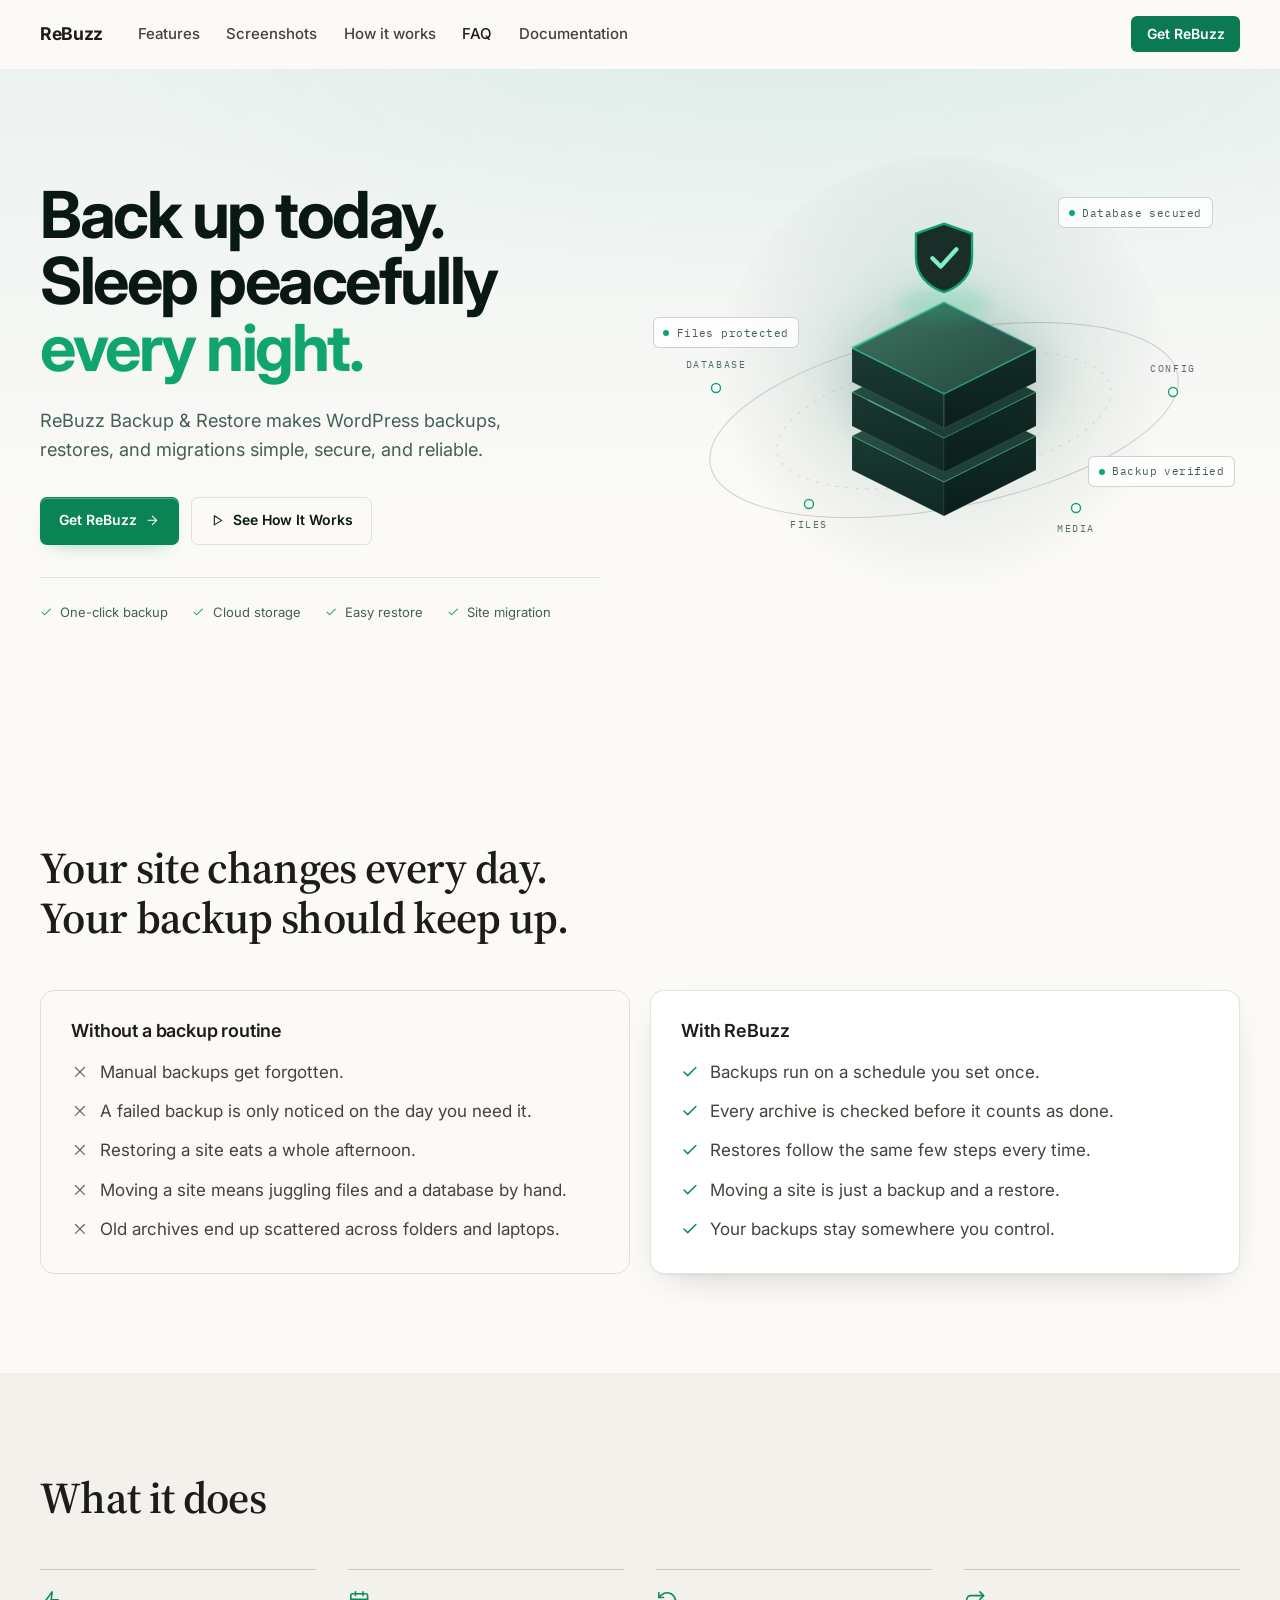
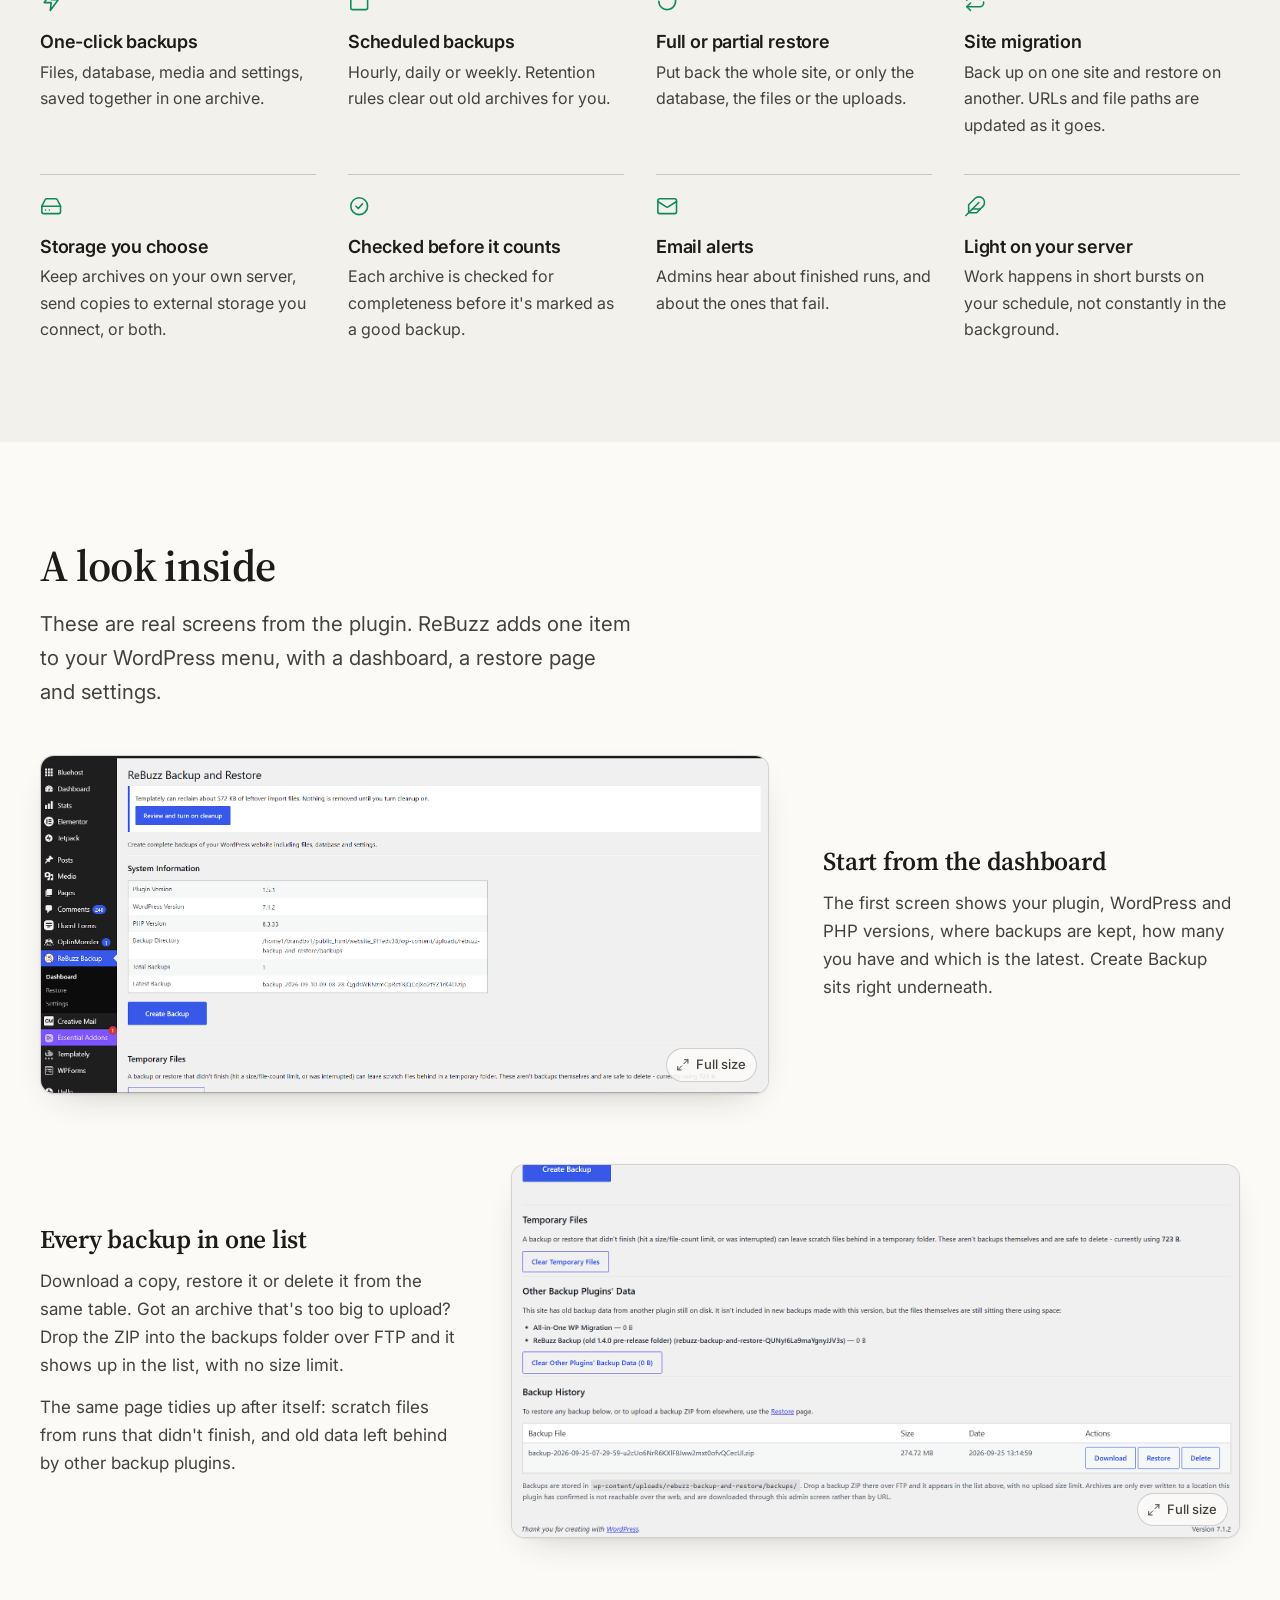
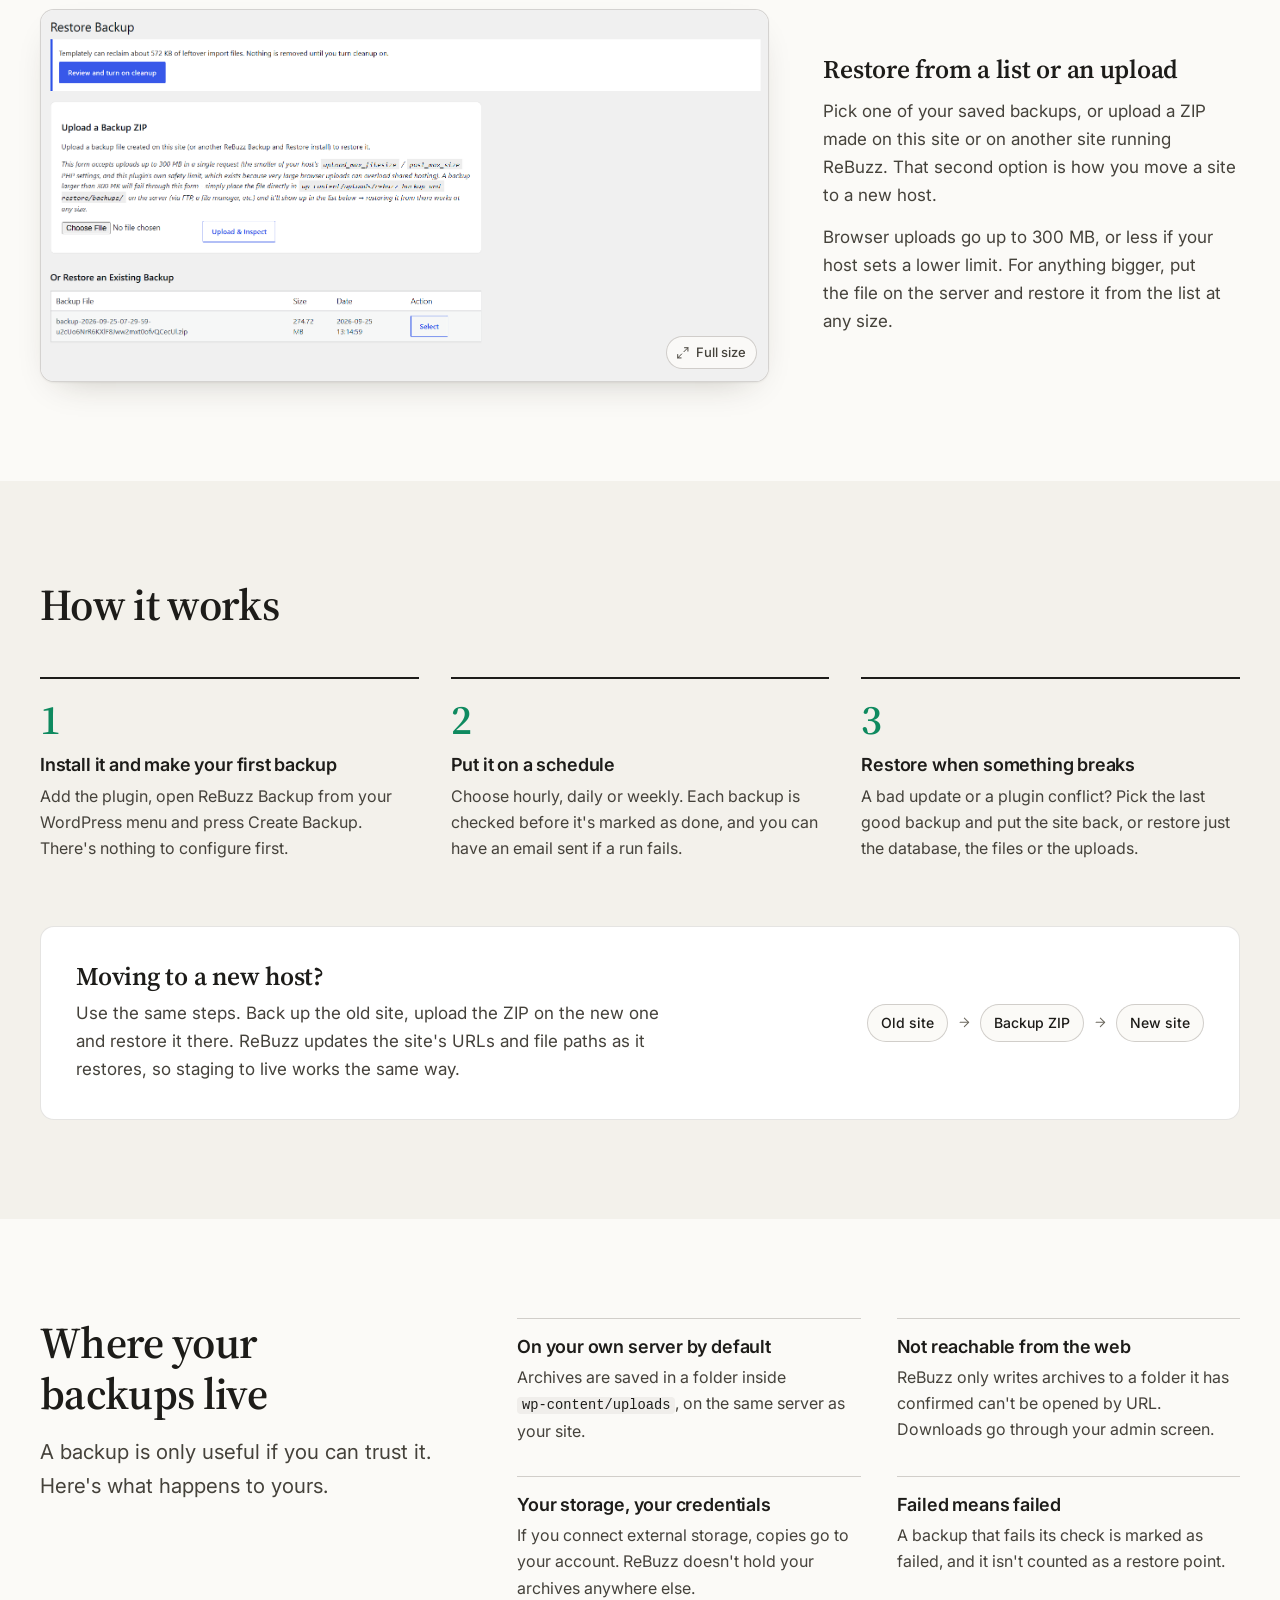
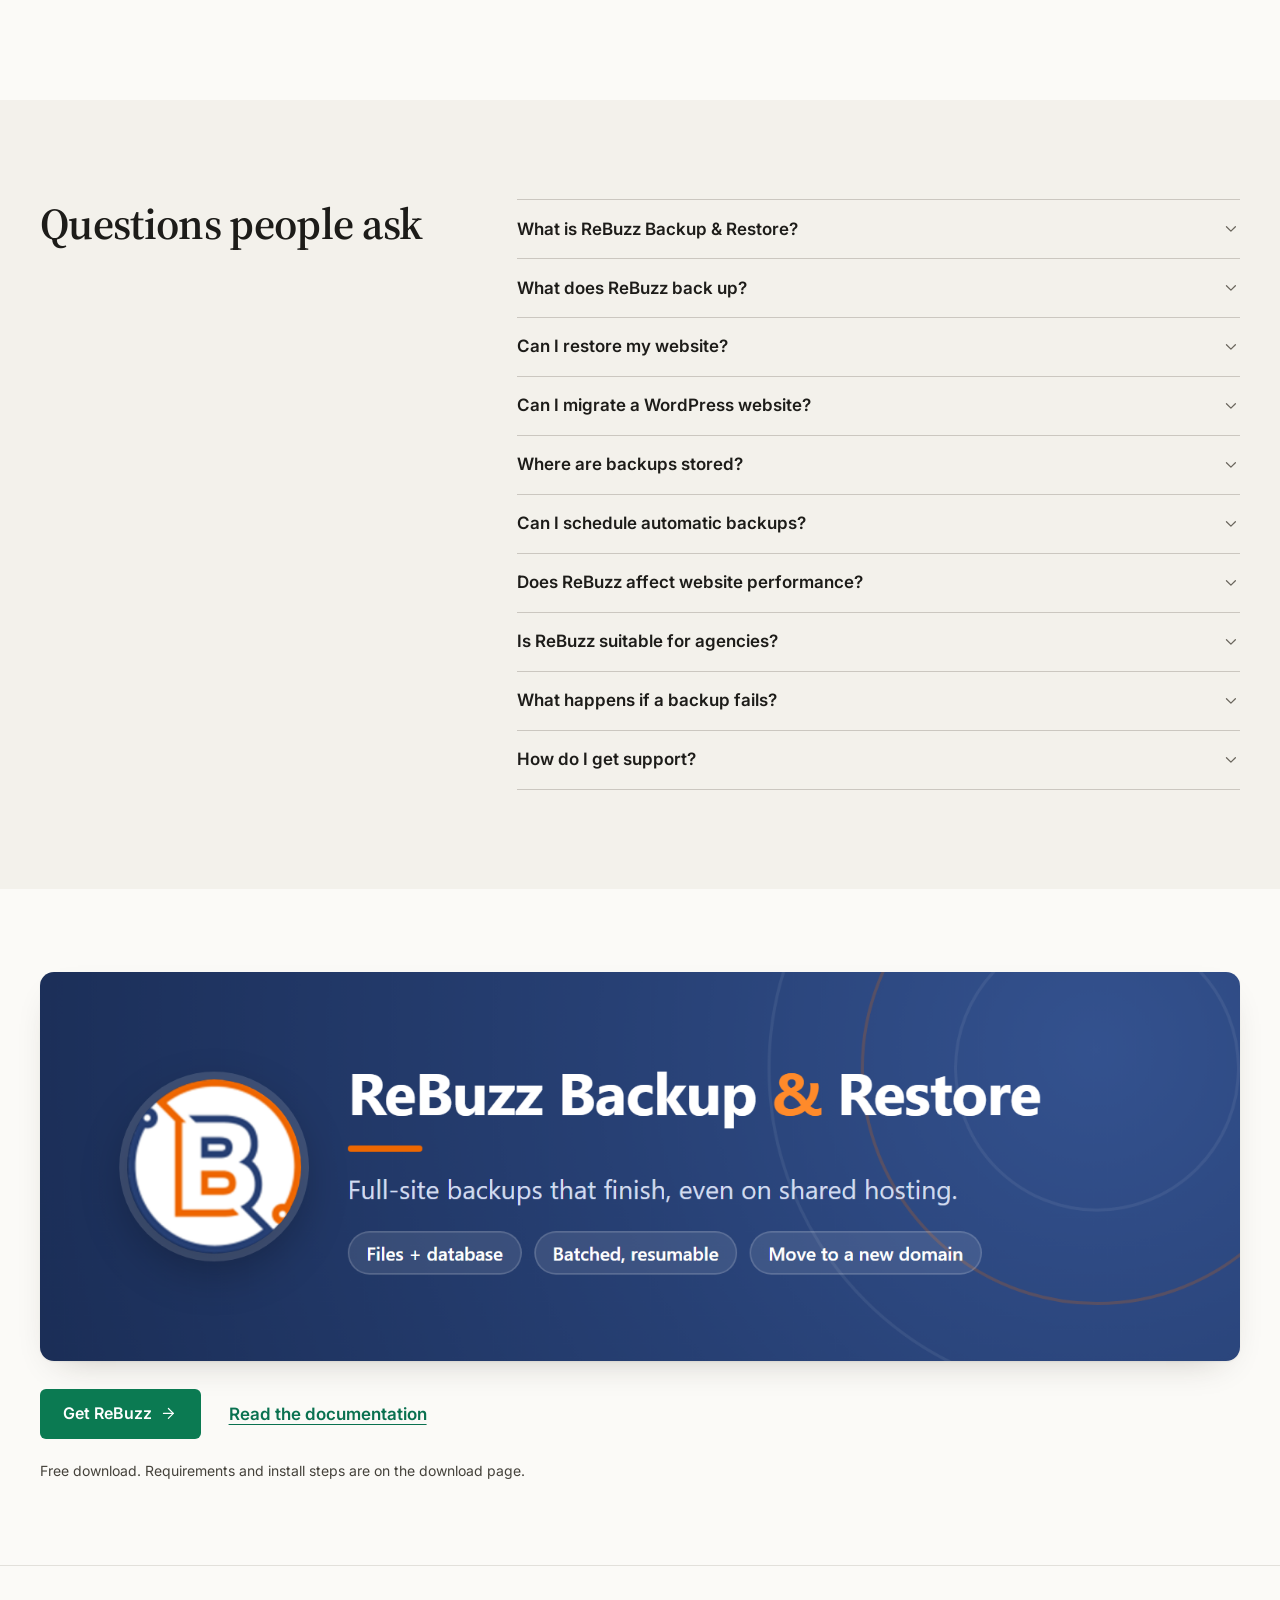
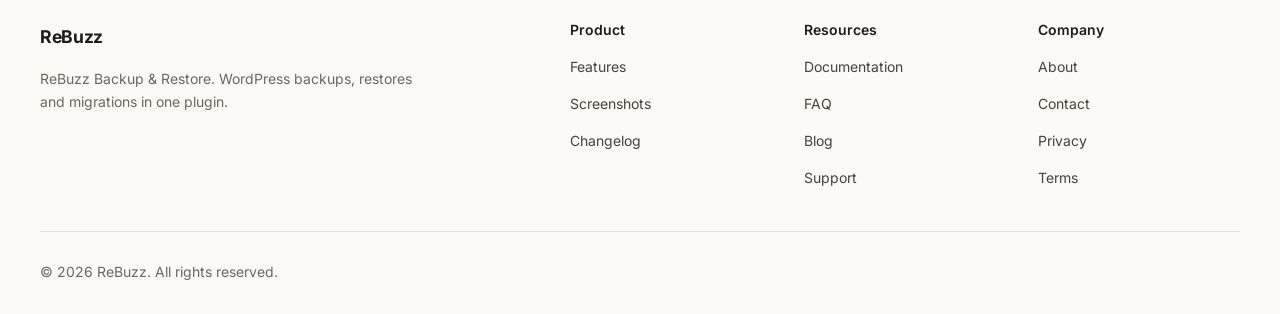
==== commit 5c296e89: "Replace the closing panel with the product banner The banner links to the download page; the Get ReB" ====
--- a/index.html
+++ b/index.html
@@ -9,16 +9,16 @@
 <meta name="theme-color" content="#FBFAF7">
 <meta name="color-scheme" content="light">
 
-<!-- Replace with the production domain before launch -->
-<link rel="canonical" href="https://rebuzz.example.com/">
+<!-- Live address. Update here, in og:/twitter: tags and in download.html if you add a custom domain. -->
+<link rel="canonical" href="https://rebuzz-backup-restore-plugin.xthasanish44.workers.dev/">
 
 <!-- Open Graph -->
 <meta property="og:type" content="website">
 <meta property="og:site_name" content="ReBuzz">
 <meta property="og:title" content="ReBuzz Backup &amp; Restore — Simple, Secure WordPress Backups">
 <meta property="og:description" content="Back up, restore, and migrate WordPress websites. Simple workflows, scheduled backups, secure storage, and reliable recovery.">
-<meta property="og:url" content="https://rebuzz.example.com/">
-<meta property="og:image" content="https://rebuzz.example.com/assets/images/og-cover.png">
+<meta property="og:url" content="https://rebuzz-backup-restore-plugin.xthasanish44.workers.dev/">
+<meta property="og:image" content="https://rebuzz-backup-restore-plugin.xthasanish44.workers.dev/assets/images/og-cover.png">
 <meta property="og:image:width" content="1200">
 <meta property="og:image:height" content="630">
 <meta property="og:image:alt" content="The ReBuzz Core: a WordPress site's files, database and media held inside a verified backup vault.">
@@ -27,7 +27,7 @@
 <meta name="twitter:card" content="summary_large_image">
 <meta name="twitter:title" content="ReBuzz Backup &amp; Restore — Simple, Secure WordPress Backups">
 <meta name="twitter:description" content="Back up, restore, and migrate WordPress websites. Simple workflows, scheduled backups, secure storage, and reliable recovery.">
-<meta name="twitter:image" content="https://rebuzz.example.com/assets/images/og-cover.png">
+<meta name="twitter:image" content="https://rebuzz-backup-restore-plugin.xthasanish44.workers.dev/assets/images/og-cover.png">
 
 <link rel="icon" href="assets/icons/favicon.svg" type="image/svg+xml">
 <link rel="apple-touch-icon" href="assets/icons/favicon.svg">
@@ -791,18 +791,19 @@
 <!-- CLOSING CTA -->
 <section class="closing" id="get-rebuzz" aria-labelledby="closing-title">
   <div class="container container--wide">
-    <div class="closing__panel">
-      <h2 class="closing__title" id="closing-title">Your next backup shouldn't be an afterthought.</h2>
-      <p class="closing__lead">Set it up today, while nothing is broken.</p>
-      <div class="closing__actions">
-        <a class="btn btn--primary btn--lg" href="download.html">
-          Get ReBuzz
-          <svg class="ico" aria-hidden="true"><use href="#i-arrow-right"></use></svg>
-        </a>
-        <a class="text-link" href="#" data-placeholder-link>Read the documentation</a>
-      </div>
-      <p class="closing__meta">Free download. Requirements and install steps are on the download page.</p>
-    </div>
+    <h2 class="sr-only" id="closing-title">Get ReBuzz Backup &amp; Restore</h2>
+    <a class="closing__banner" href="download.html">
+      <img src="assets/images/banner.png" width="1544" height="500" loading="lazy" decoding="async"
+           alt="ReBuzz Backup &amp; Restore: full-site backups that finish, even on shared hosting. Files and database, batched and resumable, move to a new domain.">
+    </a>
+    <div class="closing__actions">
+      <a class="btn btn--primary btn--lg" href="download.html">
+        Get ReBuzz
+        <svg class="ico" aria-hidden="true"><use href="#i-arrow-right"></use></svg>
+      </a>
+      <a class="text-link" href="#" data-placeholder-link>Read the documentation</a>
+    </div>
+    <p class="closing__meta">Free download. Requirements and install steps are on the download page.</p>
   </div>
 </section>
 
--- a/assets/css/style.css
+++ b/assets/css/style.css
@@ -59,11 +59,6 @@
   --scrim:    rgba(251, 250, 247, .97);
   --scrim-2:  rgba(251, 250, 247, .88);
 
-  /* the closing band */
-  --band-bg:     #143A2E;
-  --band-text:   #F5F2EA;
-  --band-text-2: #C9D6CF;
-
   --shadow: 0 1px 2px rgba(40, 34, 20, .06), 0 14px 36px -20px rgba(40, 34, 20, .3);
 
   --font-sans:  'Inter', -apple-system, BlinkMacSystemFont, 'Segoe UI', Roboto, Helvetica, Arial, sans-serif;
@@ -111,10 +106,6 @@
 
   --scrim:    rgba(10, 16, 14, .97);
   --scrim-2:  rgba(10, 16, 14, .88);
-
-  --band-bg:     #1B4A3B;
-  --band-text:   #F5F2EA;
-  --band-text-2: #C9D6CF;
 
   --shadow: 0 1px 2px rgba(0, 0, 0, .3), 0 18px 40px -22px rgba(0, 0, 0, .8);
 }
@@ -922,26 +913,21 @@
    ------------------------------------------------------------- */
 .closing { padding-block: clamp(3rem, 2rem + 4vw, 5.5rem); }
 
-.closing__panel {
-  padding: clamp(2rem, 1.4rem + 3vw, 4rem);
+.closing__banner {
+  display: block;
+  overflow: hidden;
   border-radius: var(--r-lg);
-  background: var(--band-bg);
-  color: var(--band-text-2);
-}
-.closing__title { font-size: var(--fs-h2); color: var(--band-text); max-width: 34rem; }
-.closing__lead { margin-top: .9rem; font-size: var(--fs-lead); }
+  box-shadow: var(--shadow);
+}
+.closing__banner img { display: block; width: 100%; height: auto; }
 .closing__actions {
   display: flex;
   flex-wrap: wrap;
   align-items: center;
   gap: 1rem 1.75rem;
-  margin-top: 1.9rem;
-}
-.closing .btn--primary { background: var(--band-text); color: var(--band-bg); }
-.closing .btn--primary:hover { background: var(--panel); }
-.closing .text-link { color: var(--band-text); }
-.closing__meta { margin-top: .6rem; font-size: var(--fs-xs); max-width: 40rem; }
-.closing__actions + .closing__meta { margin-top: 1.5rem; }
+  margin-top: 1.75rem;
+}
+.closing__meta { margin-top: 1.25rem; font-size: var(--fs-xs); color: var(--text-2); max-width: 40rem; }
 
 
 /* -------------------------------------------------------------
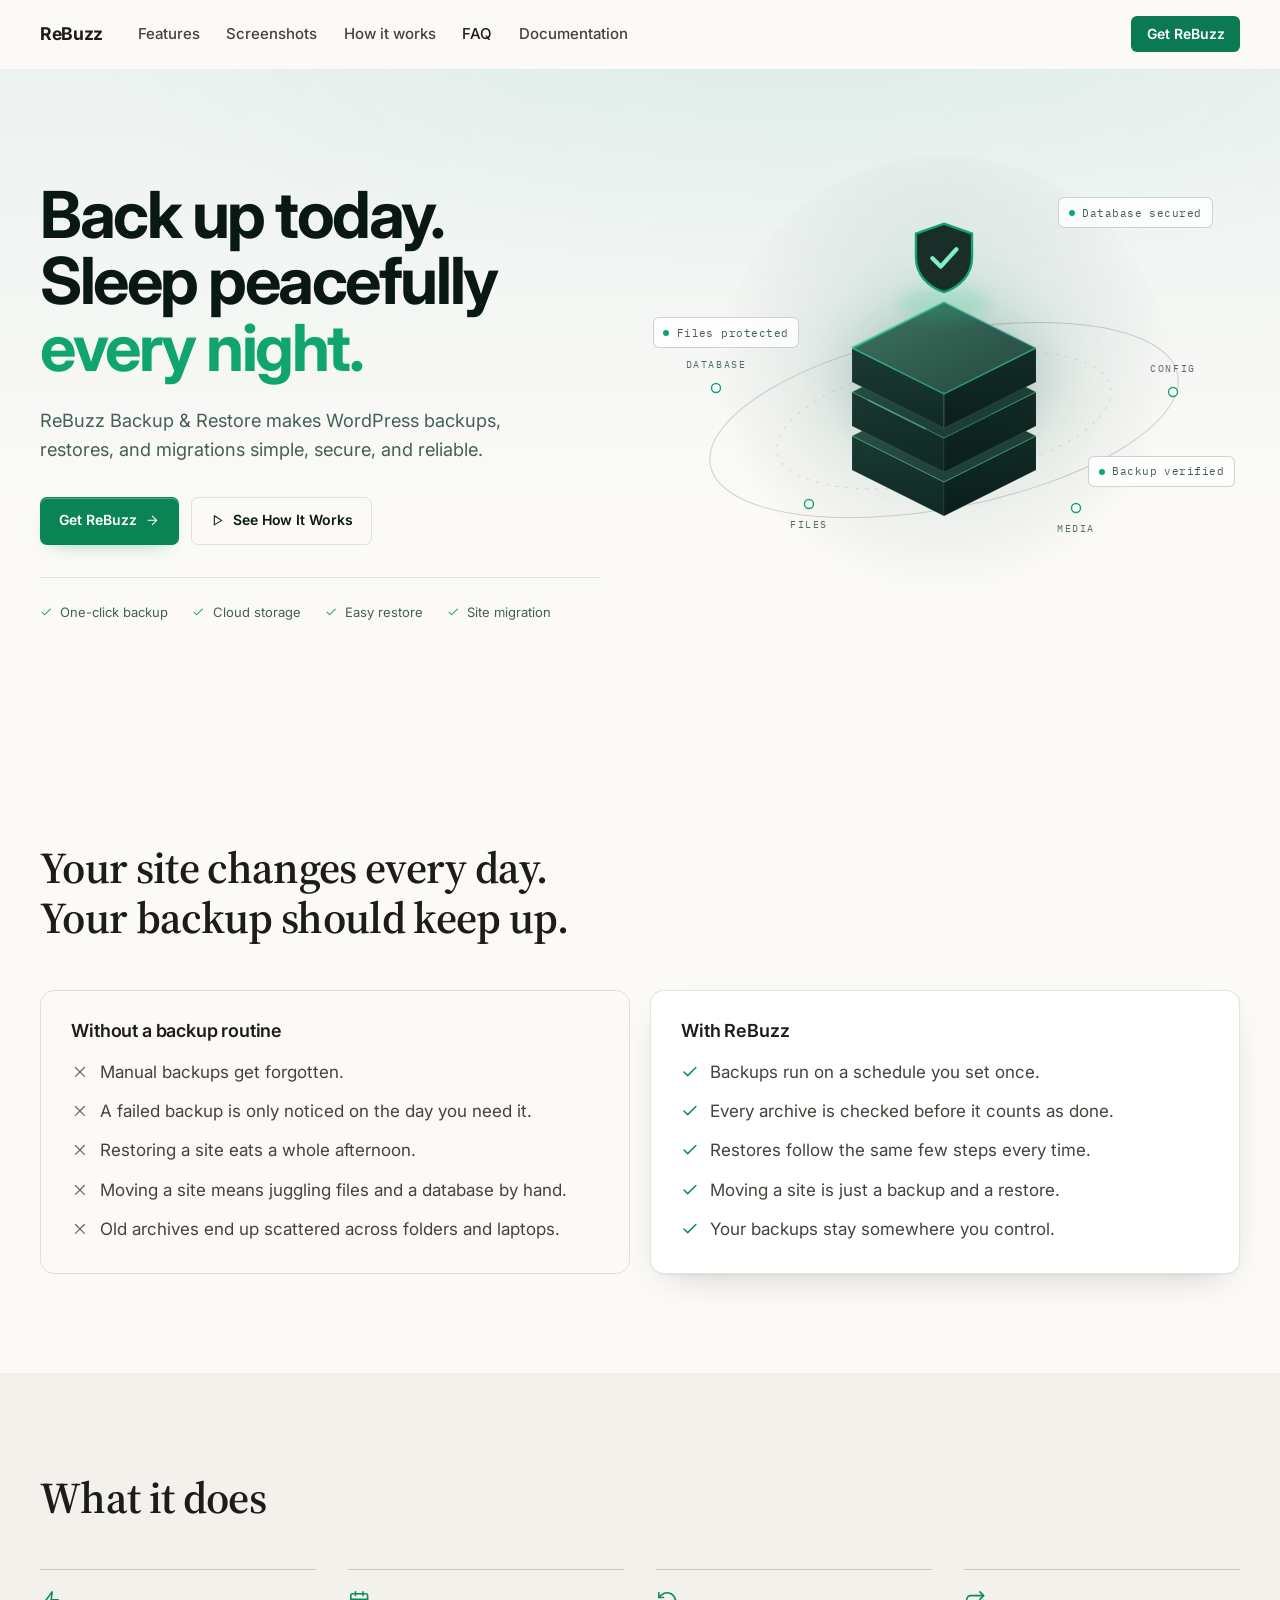
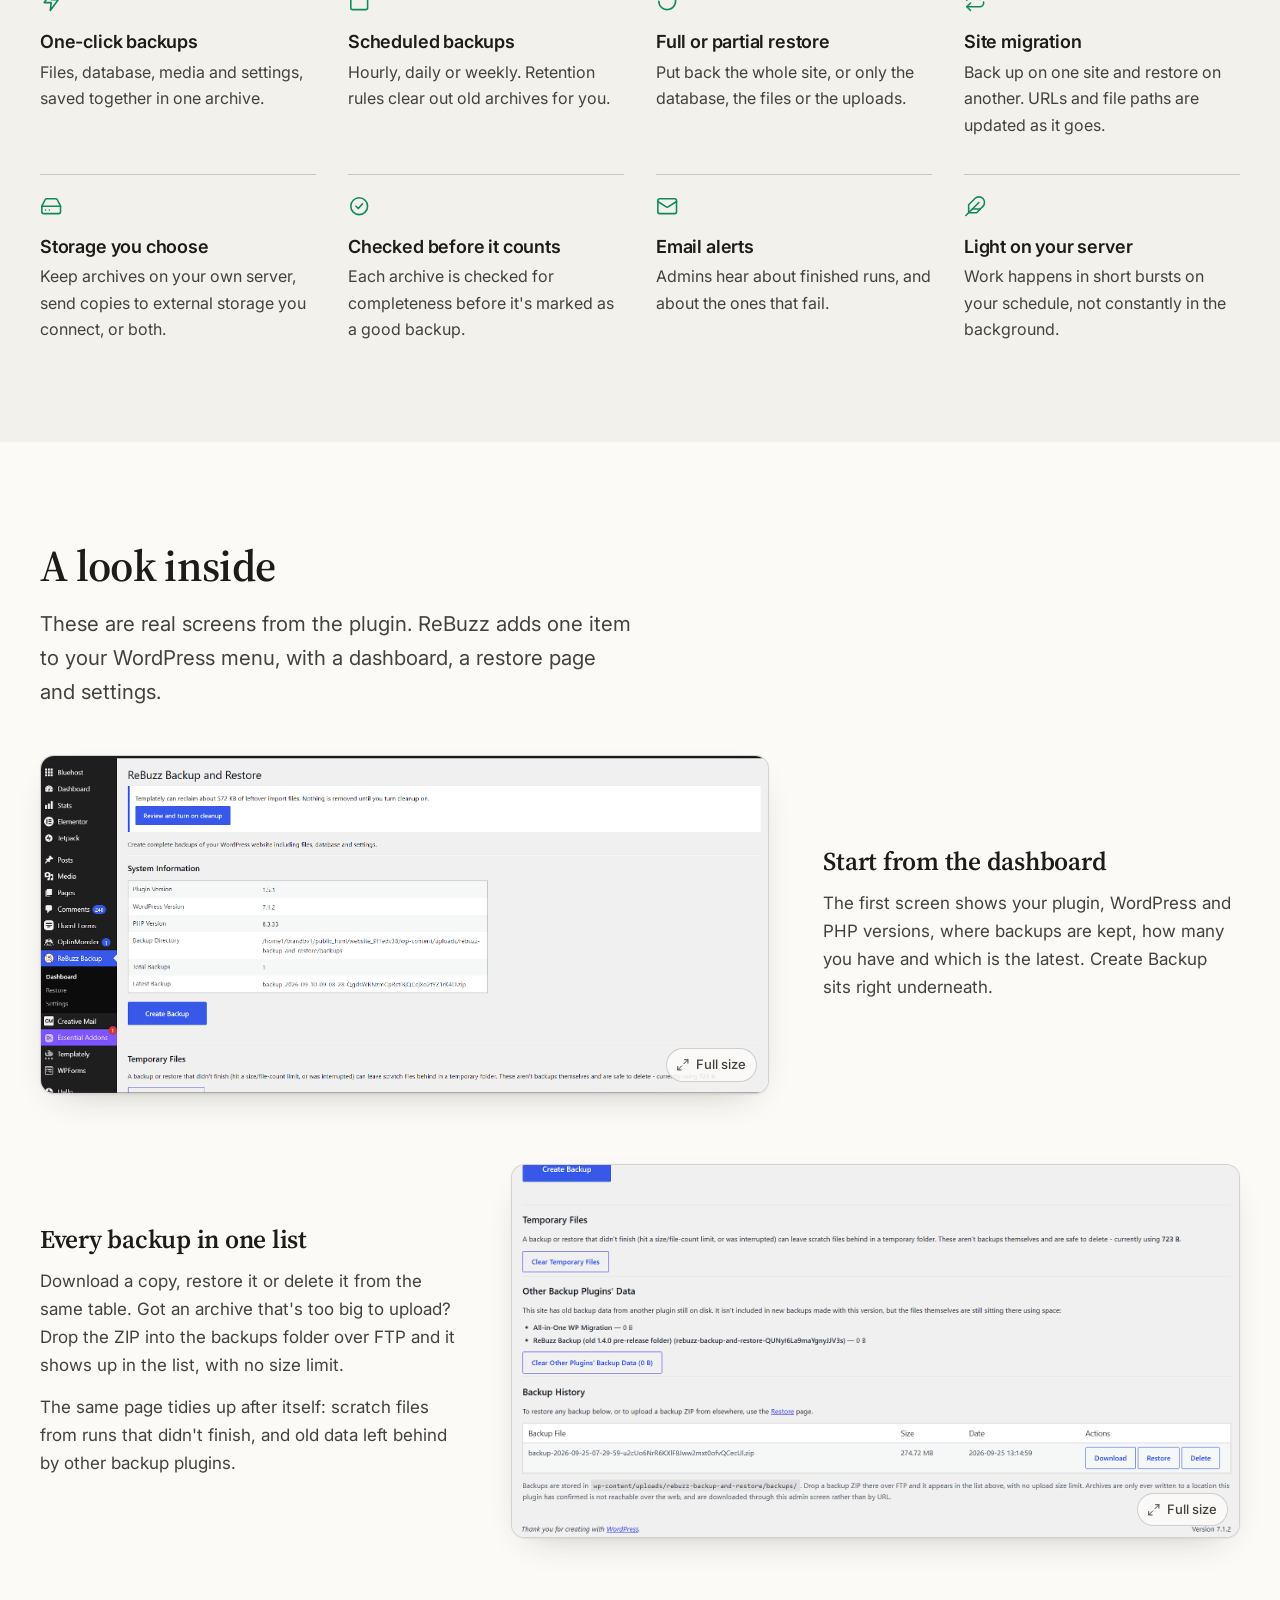
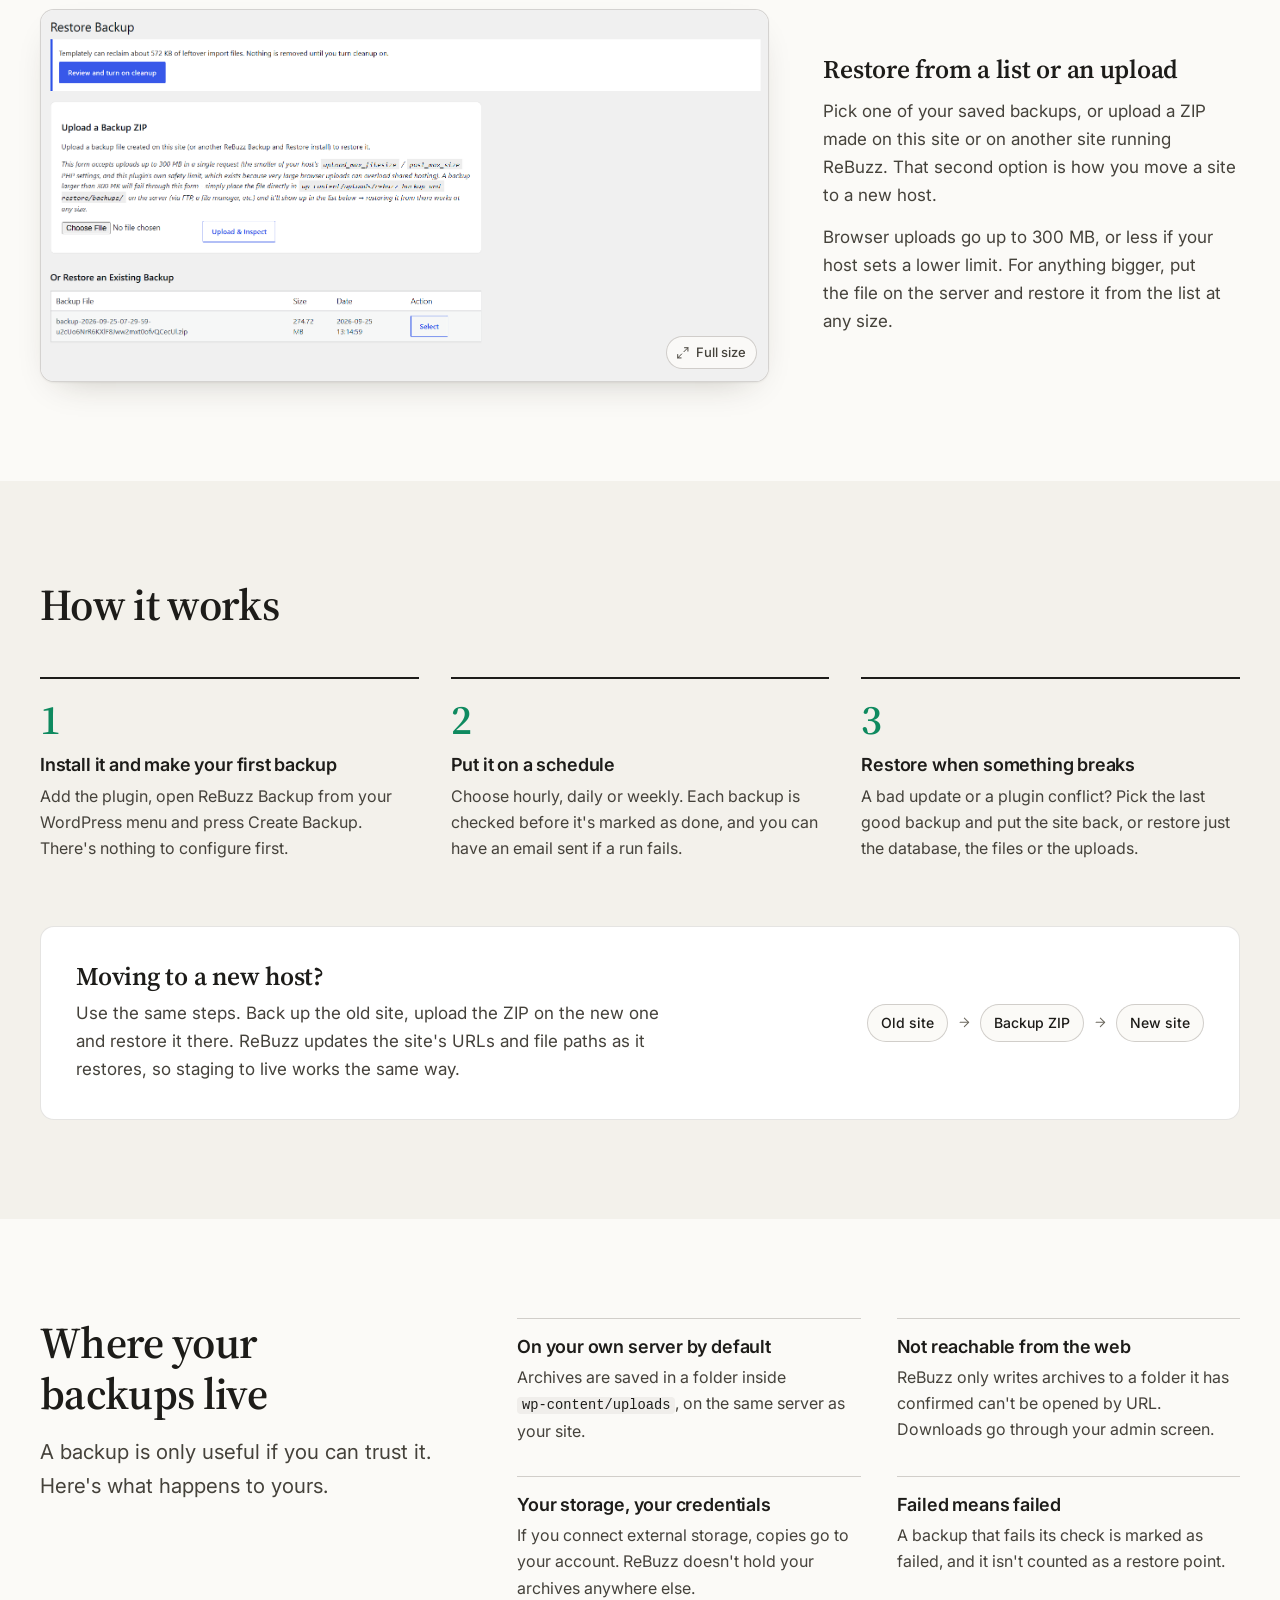
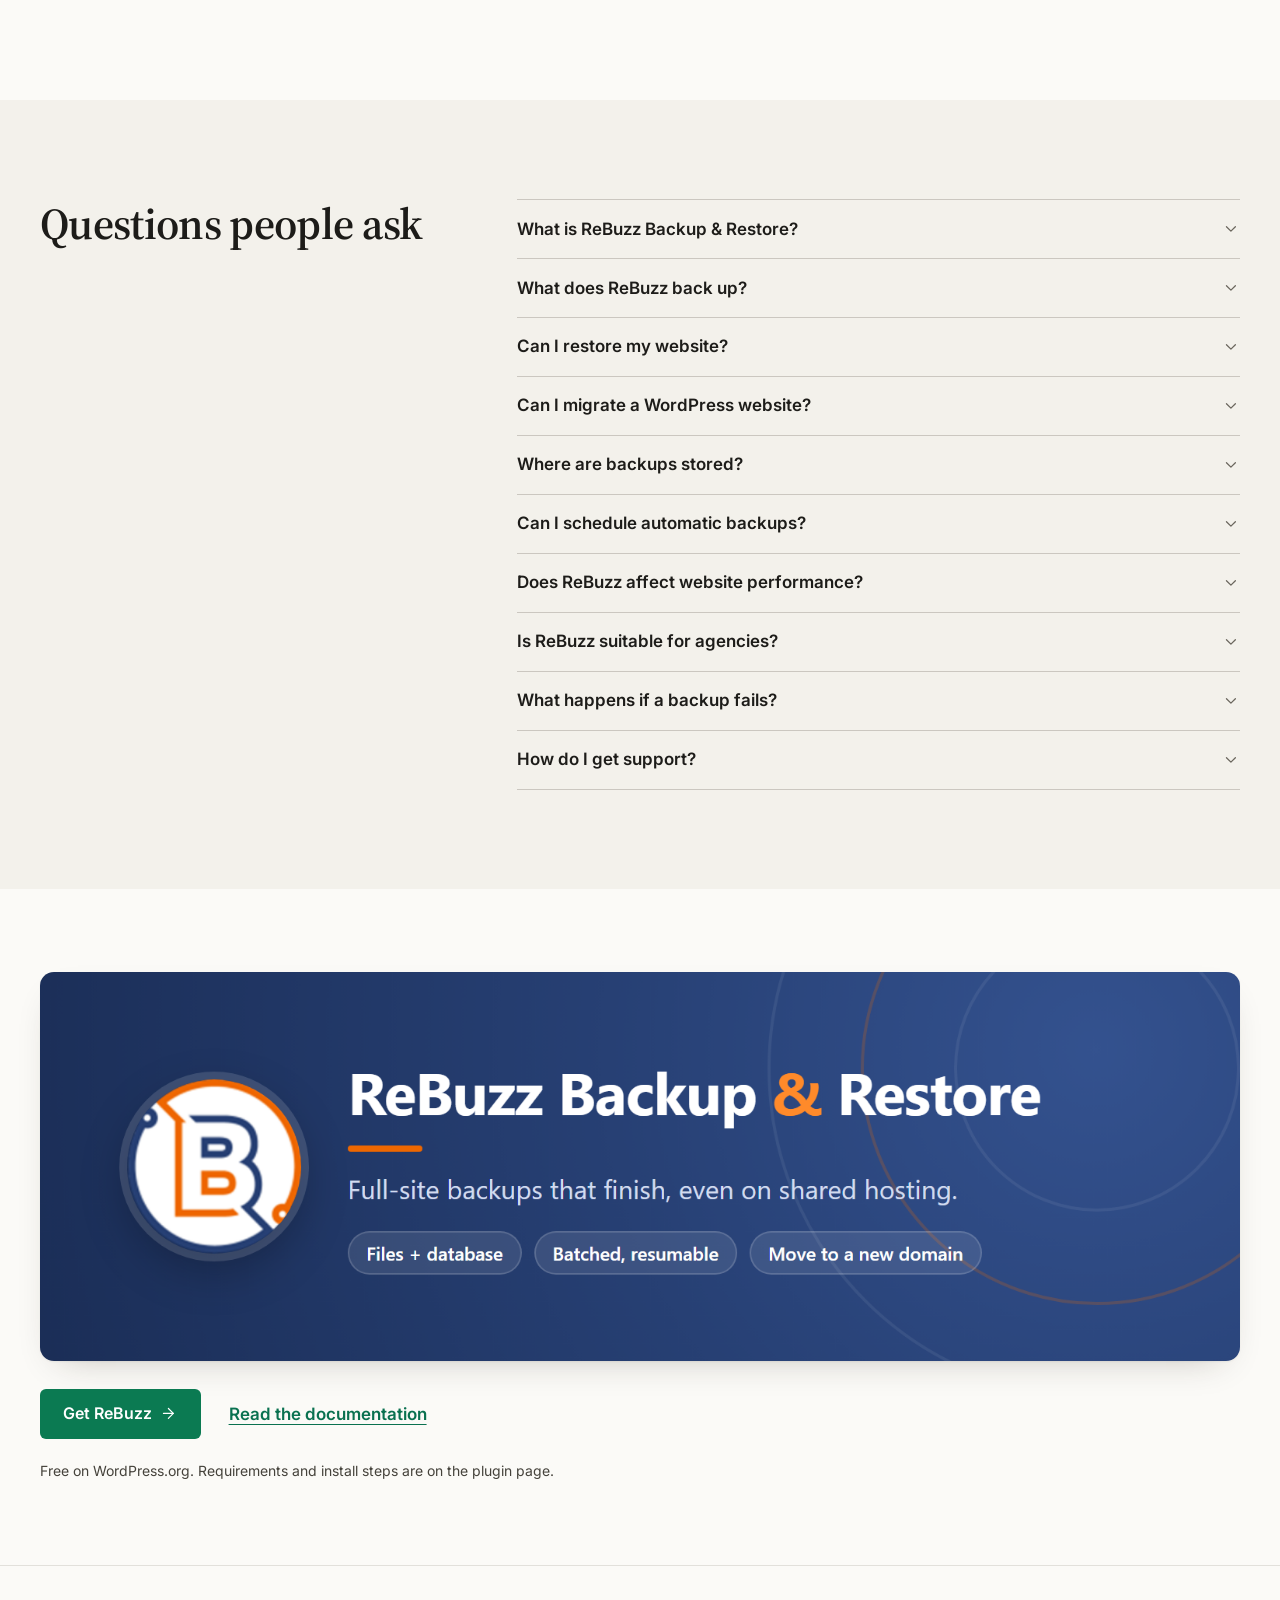
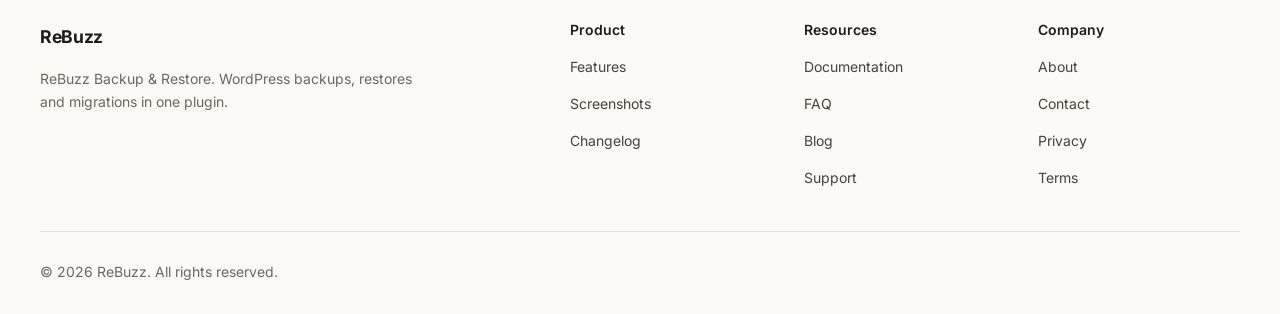
==== commit cda7a213: "Send the Get ReBuzz buttons to WordPress.org and drop the zip The plugin is live on WordPress.org, s" ====
--- a/index.html
+++ b/index.html
@@ -9,7 +9,7 @@
 <meta name="theme-color" content="#FBFAF7">
 <meta name="color-scheme" content="light">
 
-<!-- Live address. Update here, in og:/twitter: tags and in download.html if you add a custom domain. -->
+<!-- Live address. Update here and in the og:/twitter: tags if you add a custom domain. -->
 <link rel="canonical" href="https://rebuzz-backup-restore-plugin.xthasanish44.workers.dev/">
 
 <!-- Open Graph -->
@@ -84,7 +84,7 @@
     </nav>
 
     <div class="site-header__actions">
-      <a class="btn btn--primary btn--sm" href="download.html">Get ReBuzz</a>
+      <a class="btn btn--primary btn--sm" href="https://wordpress.org/plugins/rebuzz-backup-and-restore/">Get ReBuzz</a>
       <button class="nav-toggle" type="button" id="nav-toggle" aria-expanded="false" aria-controls="mobile-menu" aria-label="Open menu">
         <svg class="ico ico--lg" aria-hidden="true"><use href="#i-menu"></use></svg>
       </button>
@@ -117,7 +117,7 @@
   </nav>
 
   <div class="mobile-menu__foot container">
-    <a class="btn btn--primary btn--lg btn--block" href="download.html">Get ReBuzz</a>
+    <a class="btn btn--primary btn--lg btn--block" href="https://wordpress.org/plugins/rebuzz-backup-and-restore/">Get ReBuzz</a>
   </div>
 </div>
 
@@ -141,7 +141,7 @@
       </p>
 
       <div class="hero__actions">
-        <a class="btn btn--primary" href="download.html">
+        <a class="btn btn--primary" href="https://wordpress.org/plugins/rebuzz-backup-and-restore/">
           Get ReBuzz
           <svg class="ico" aria-hidden="true"><use href="#i-arrow-right"></use></svg>
         </a>
@@ -792,18 +792,18 @@
 <section class="closing" id="get-rebuzz" aria-labelledby="closing-title">
   <div class="container container--wide">
     <h2 class="sr-only" id="closing-title">Get ReBuzz Backup &amp; Restore</h2>
-    <a class="closing__banner" href="download.html">
+    <a class="closing__banner" href="https://wordpress.org/plugins/rebuzz-backup-and-restore/">
       <img src="assets/images/banner.png" width="1544" height="500" loading="lazy" decoding="async"
            alt="ReBuzz Backup &amp; Restore: full-site backups that finish, even on shared hosting. Files and database, batched and resumable, move to a new domain.">
     </a>
     <div class="closing__actions">
-      <a class="btn btn--primary btn--lg" href="download.html">
+      <a class="btn btn--primary btn--lg" href="https://wordpress.org/plugins/rebuzz-backup-and-restore/">
         Get ReBuzz
         <svg class="ico" aria-hidden="true"><use href="#i-arrow-right"></use></svg>
       </a>
       <a class="text-link" href="#" data-placeholder-link>Read the documentation</a>
     </div>
-    <p class="closing__meta">Free download. Requirements and install steps are on the download page.</p>
+    <p class="closing__meta">Free on WordPress.org. Requirements and install steps are on the plugin page.</p>
   </div>
 </section>
 
--- a/assets/css/style.css
+++ b/assets/css/style.css
@@ -20,7 +20,6 @@
    17. Responsive
    18. Reduced motion & print
    19. Pricing — temporarily disabled
-   20. Download page (download.html)
    ============================================================= */
 
 
@@ -971,7 +970,7 @@
 
 /* -------------------------------------------------------------
    16. Lightbox
-   Natural size and pannable on phones, fitted to the window on desktop.
+   Fitted to the window width, centred; pinch-zoom for detail on phones.
    ------------------------------------------------------------- */
 .lightbox {
   width: 100%; height: 100%;
@@ -983,11 +982,11 @@
   overscroll-behavior: contain;
 }
 .lightbox::backdrop { background: var(--scrim); }
-.lightbox__scroll { width: 100%; height: 100%; padding: 4rem 1rem 1rem; overflow: auto; }
+.lightbox__scroll { display: flex; width: 100%; height: 100%; padding: 4rem 1rem 1rem; overflow: auto; }
 .lightbox__img {
   display: block;
-  width: auto; max-width: none; height: auto;
-  margin-inline: auto;
+  width: 100%; max-width: 1893px; height: auto;
+  margin: auto;
   border: 1px solid var(--line-2);
   border-radius: var(--r-sm);
   box-shadow: var(--shadow);
@@ -1007,13 +1006,10 @@
 html:has(.lightbox[open]) { overflow: hidden; }
 
 
+
 /* -------------------------------------------------------------
    17. Responsive
    ------------------------------------------------------------- */
-@media (min-width: 900px) {
-  .lightbox__img { width: 100%; max-width: 1893px; }
-}
-
 @media (max-width: 1024px) {
   .site-nav { display: none; }
   .nav-toggle { display: grid; }
@@ -1134,99 +1130,3 @@
 
 /* pricing was the shaded band between the trust section and the FAQ */
 [data-pricing="off"] #faq { background: var(--surface); }
-
-
-/* -------------------------------------------------------------
-   20. Download page (download.html)
-   ------------------------------------------------------------- */
-.dl-hero { padding-block: clamp(2.5rem, 1.75rem + 3vw, 4.5rem) clamp(3rem, 2rem + 3vw, 4.5rem); }
-
-.back-link {
-  display: inline-flex;
-  align-items: center;
-  gap: .45rem;
-  margin-bottom: 1.75rem;
-  font-size: var(--fs-xs);
-  font-weight: 500;
-  color: var(--text-2);
-}
-.back-link:hover { color: var(--text); text-decoration: underline; }
-
-.dl-title { font-size: clamp(2.2rem, 1.6rem + 2.6vw, 3.4rem); max-width: 18ch; }
-.dl-lead { margin-top: 1rem; max-width: 38rem; font-size: var(--fs-lead); }
-
-.dl-card {
-  display: flex;
-  flex-wrap: wrap;
-  align-items: center;
-  gap: 1rem 1.5rem;
-  max-width: 40rem;
-  margin-top: 2rem;
-  padding: 1.25rem 1.5rem;
-  background: var(--panel);
-  border: 1px solid var(--line);
-  border-radius: var(--r-lg);
-  box-shadow: var(--shadow);
-}
-.dl-card__meta { font-size: var(--fs-xs); color: var(--text-3); line-height: 1.55; }
-
-.dl-details {
-  display: grid;
-  grid-template-columns: repeat(2, minmax(0, 1fr));
-  gap: 3rem 4.5rem;
-  align-items: start;
-}
-.dl-subtitle { font-size: 1.75rem; margin-bottom: 1.25rem; }
-
-.specs { display: grid; grid-template-columns: max-content minmax(0, 1fr); }
-.specs dt,
-.specs dd { padding: .8rem 0; border-top: 1px solid var(--line-2); }
-.specs dt { padding-right: 2rem; font-weight: 600; color: var(--text); }
-.specs dd { margin: 0; }
-
-.install { display: grid; gap: 1rem; counter-reset: step; }
-/* padding + an absolutely placed number, not grid: the step text mixes plain
-   text and <b>, and grid would turn every run into its own cell */
-.install li {
-  position: relative;
-  min-height: 2rem;
-  padding: .2rem 0 0 2.85rem;
-  counter-increment: step;
-}
-.install li::before {
-  content: counter(step);
-  position: absolute;
-  left: 0; top: 0;
-  display: grid;
-  place-items: center;
-  width: 2rem; height: 2rem;
-  border-radius: 50%;
-  background: var(--green-soft);
-  color: var(--green-1);
-  font-size: .9rem;
-  font-weight: 700;
-}
-
-.dl-note {
-  margin-top: 1.25rem;
-  padding: 1rem 1.2rem;
-  font-size: .9375rem;
-  background: var(--panel);
-  border: 1px solid var(--line);
-  border-radius: var(--r);
-}
-.dl-note + .dl-note { margin-top: .75rem; }
-/* long folder names in the notes must wrap on phones */
-.dl-note code { white-space: normal; overflow-wrap: anywhere; }
-
-@media (max-width: 860px) {
-  .dl-details { grid-template-columns: 1fr; }
-}
-
-@media (max-width: 560px) {
-  .dl-card { padding: 1.1rem; }
-  .dl-card .btn { flex: 1 1 100%; }
-  .specs { grid-template-columns: 1fr; }
-  .specs dt { padding-bottom: 0; }
-  .specs dd { border-top: 0; padding-top: .15rem; }
-}
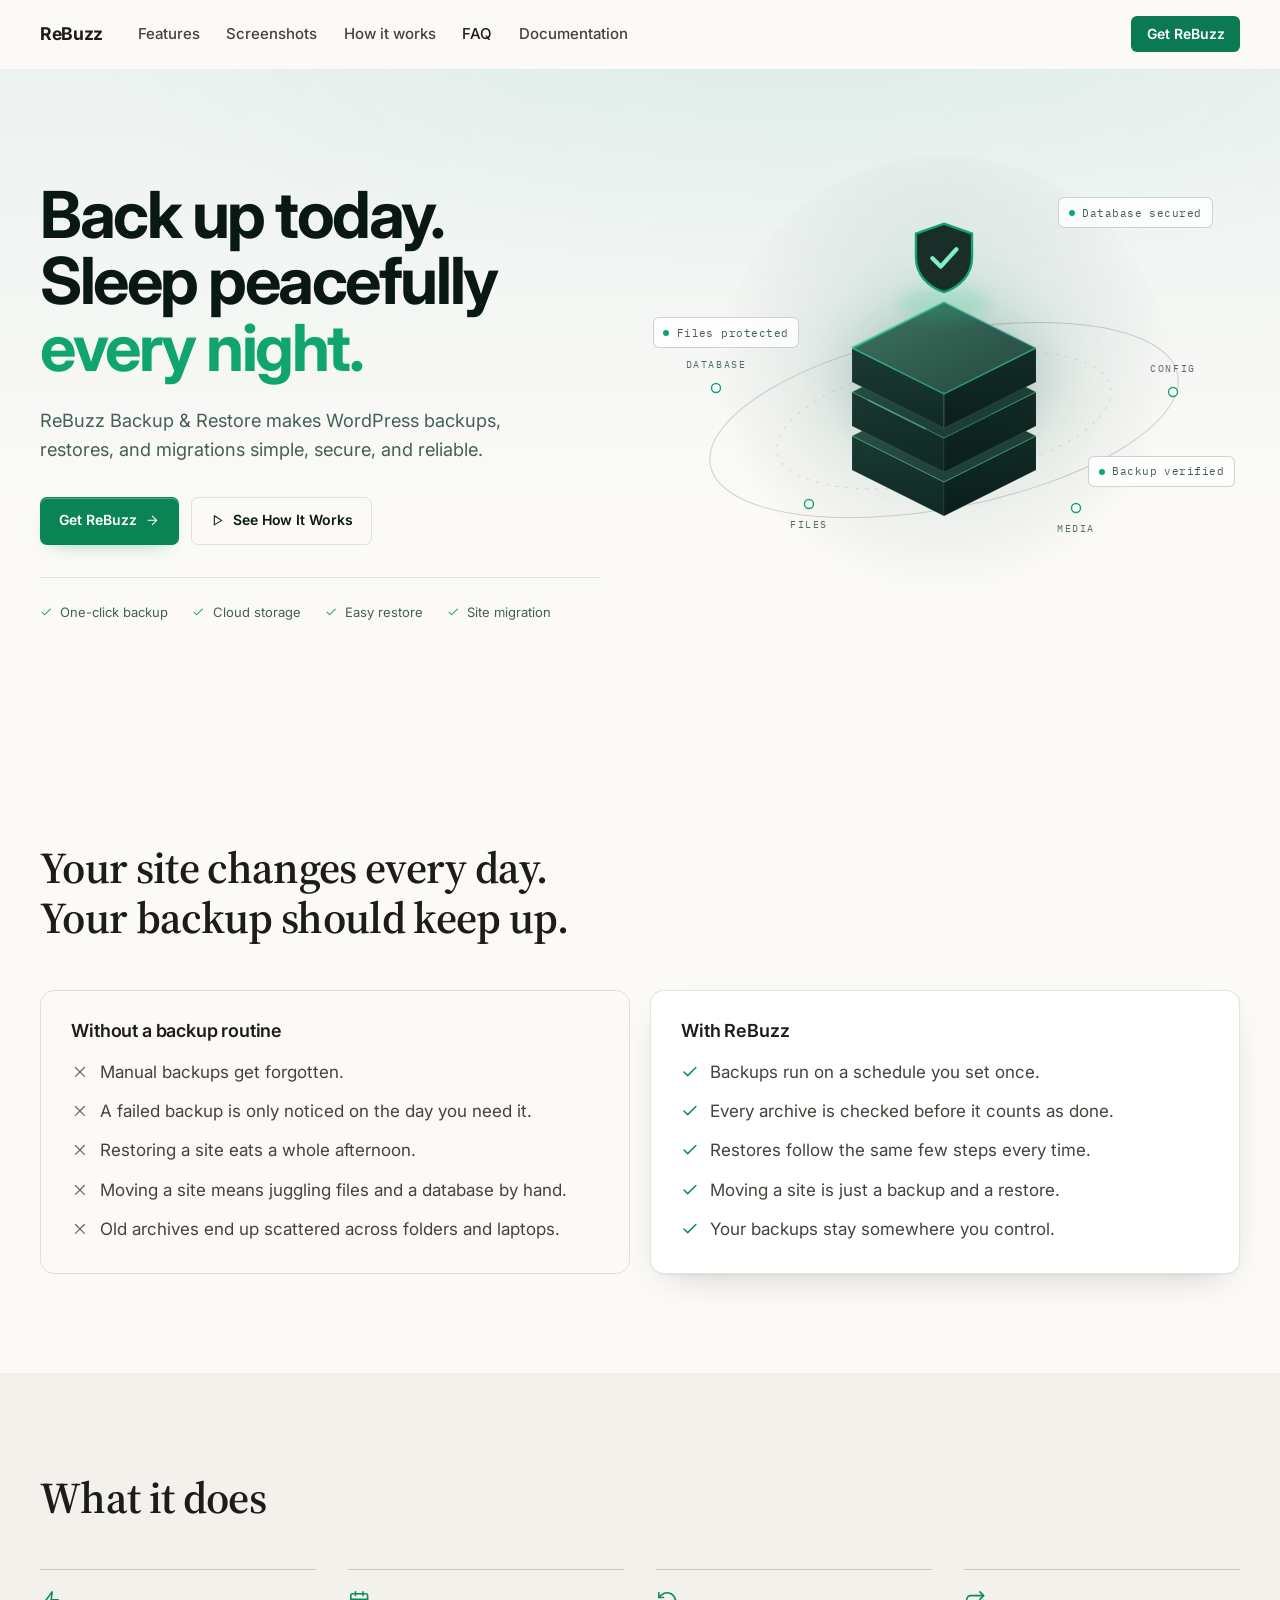
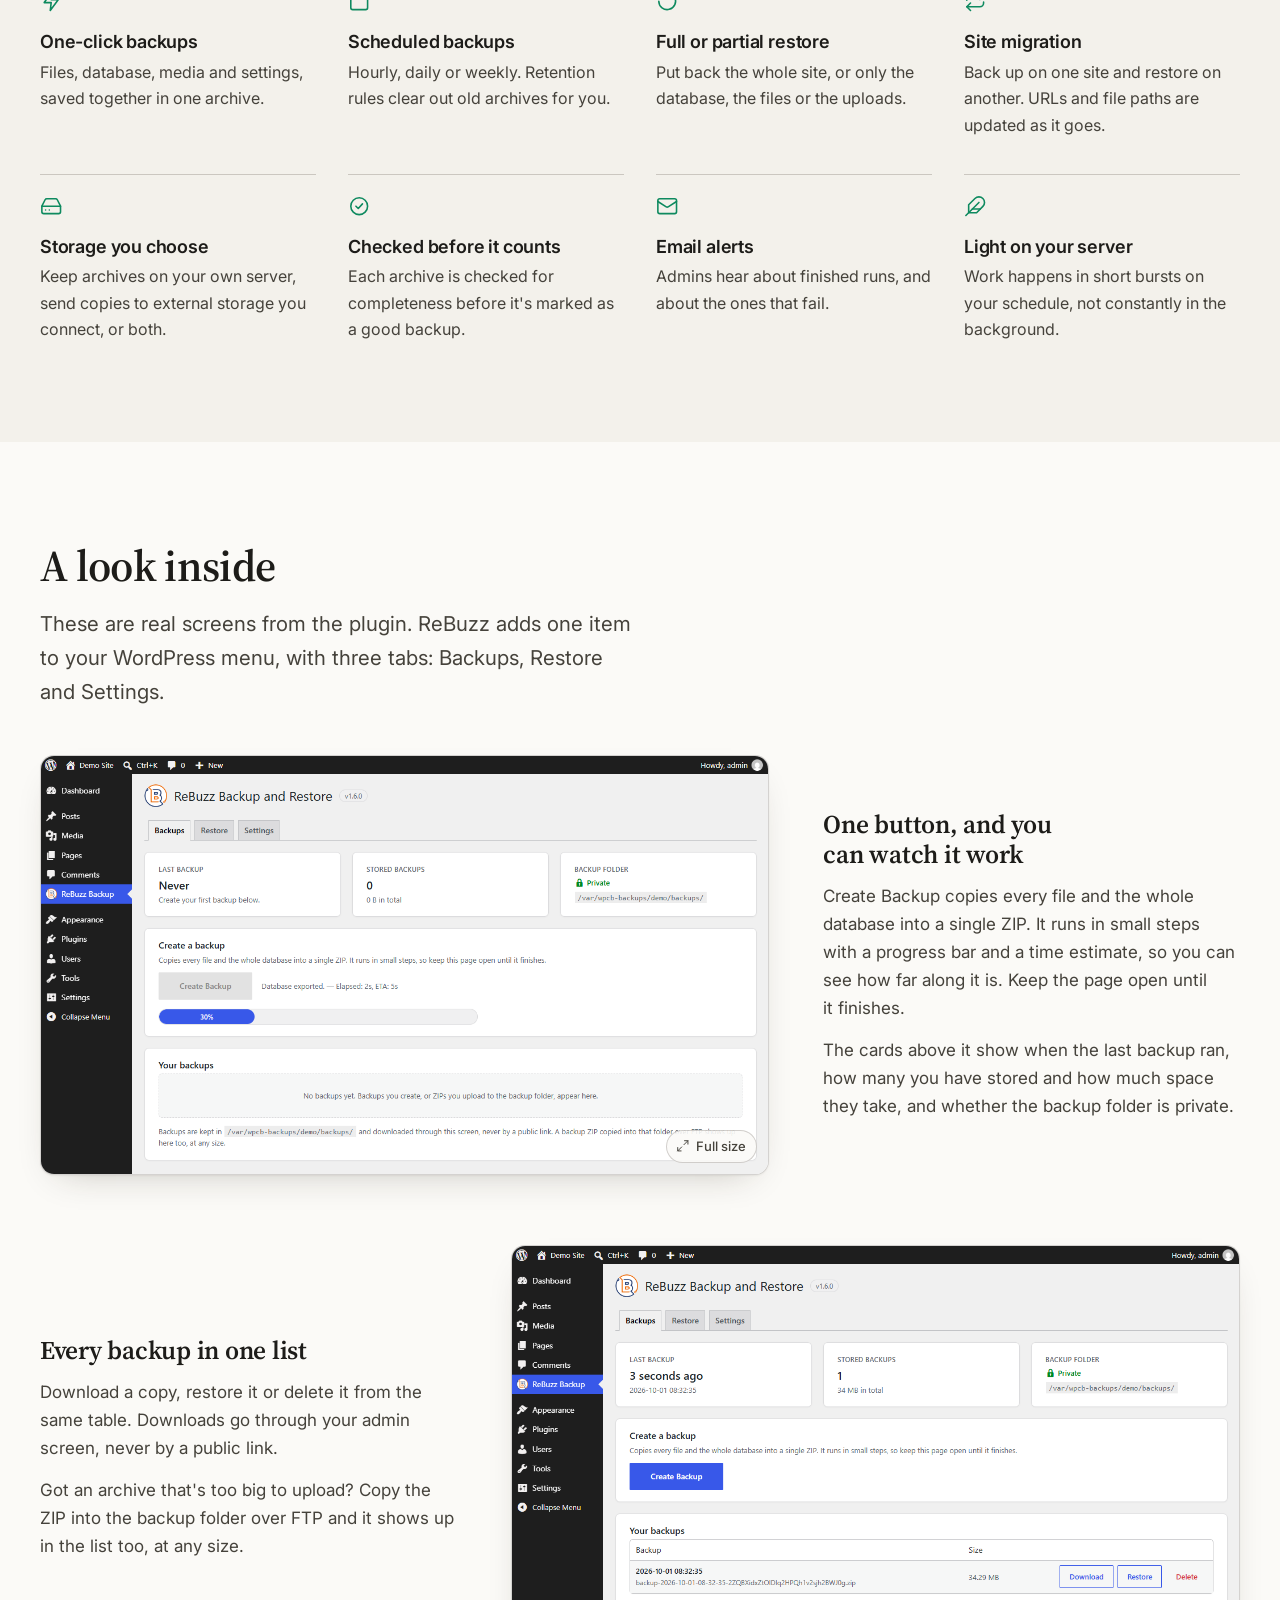
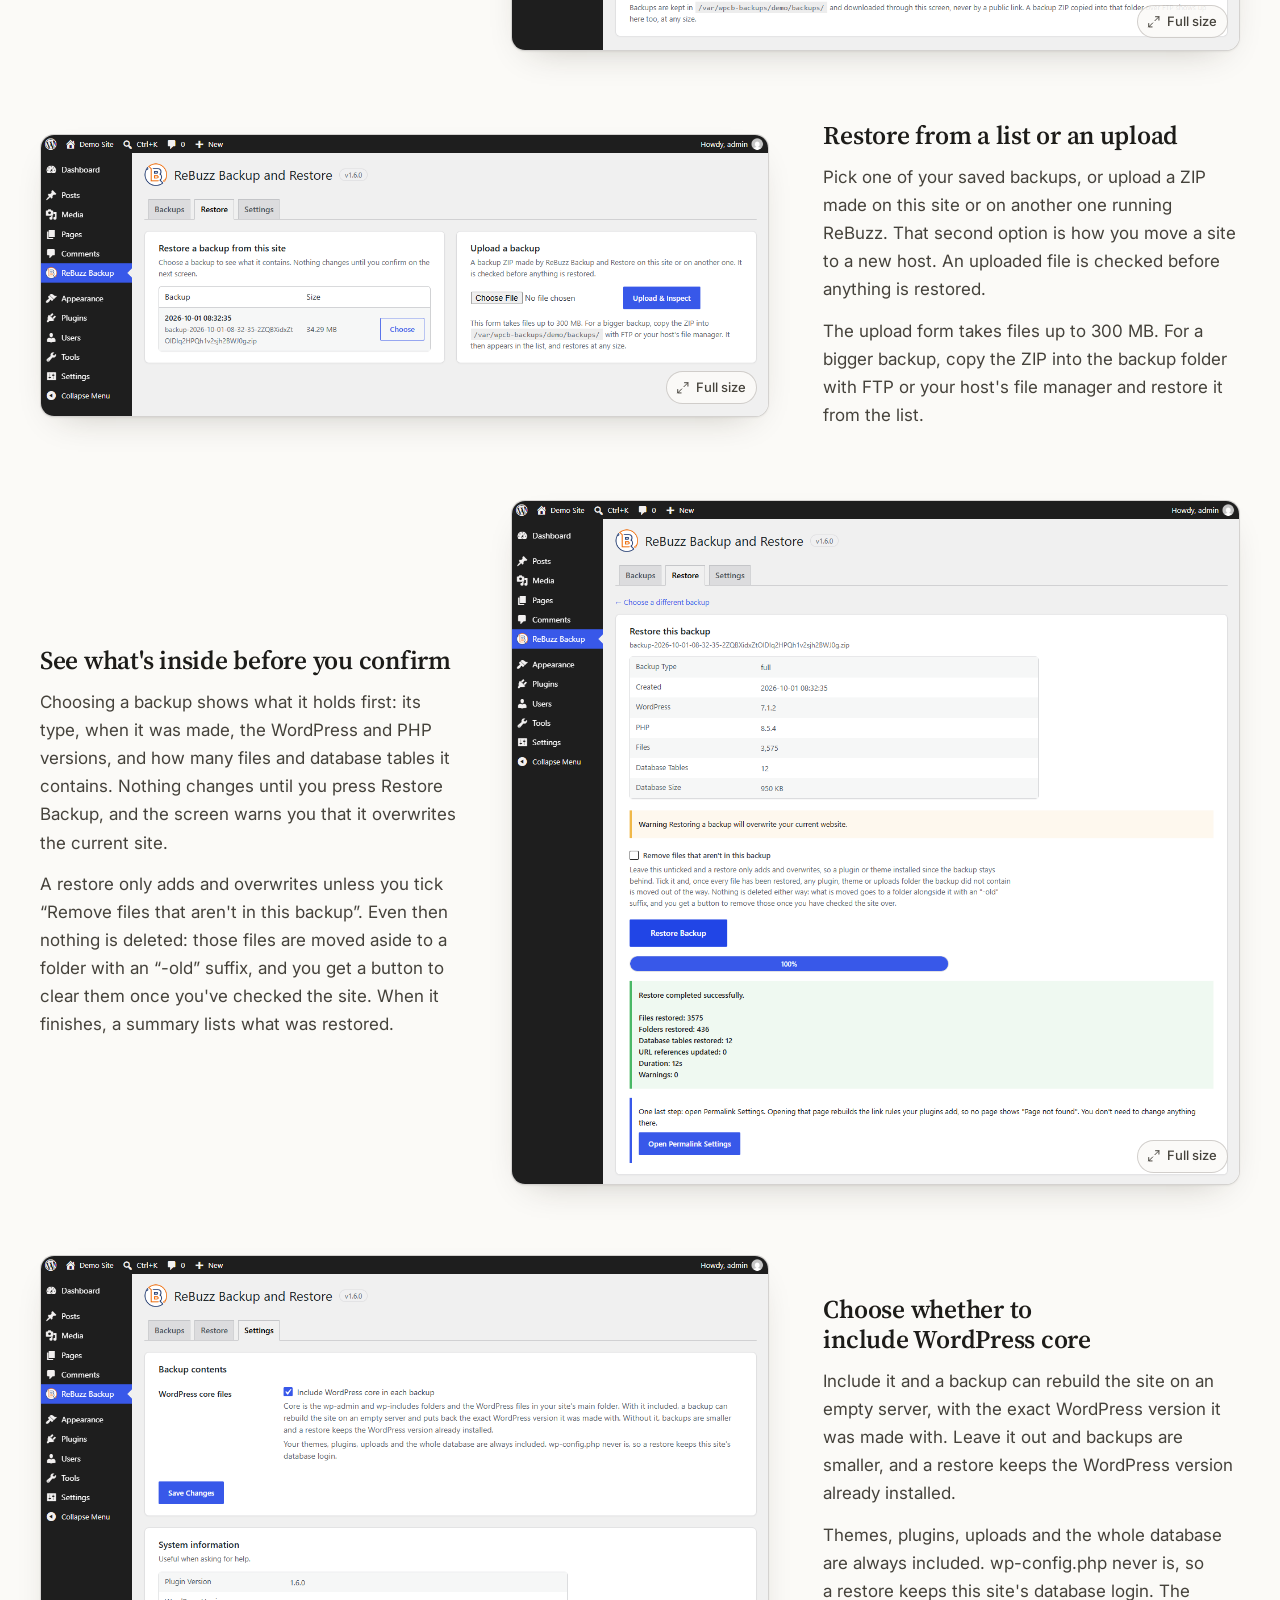
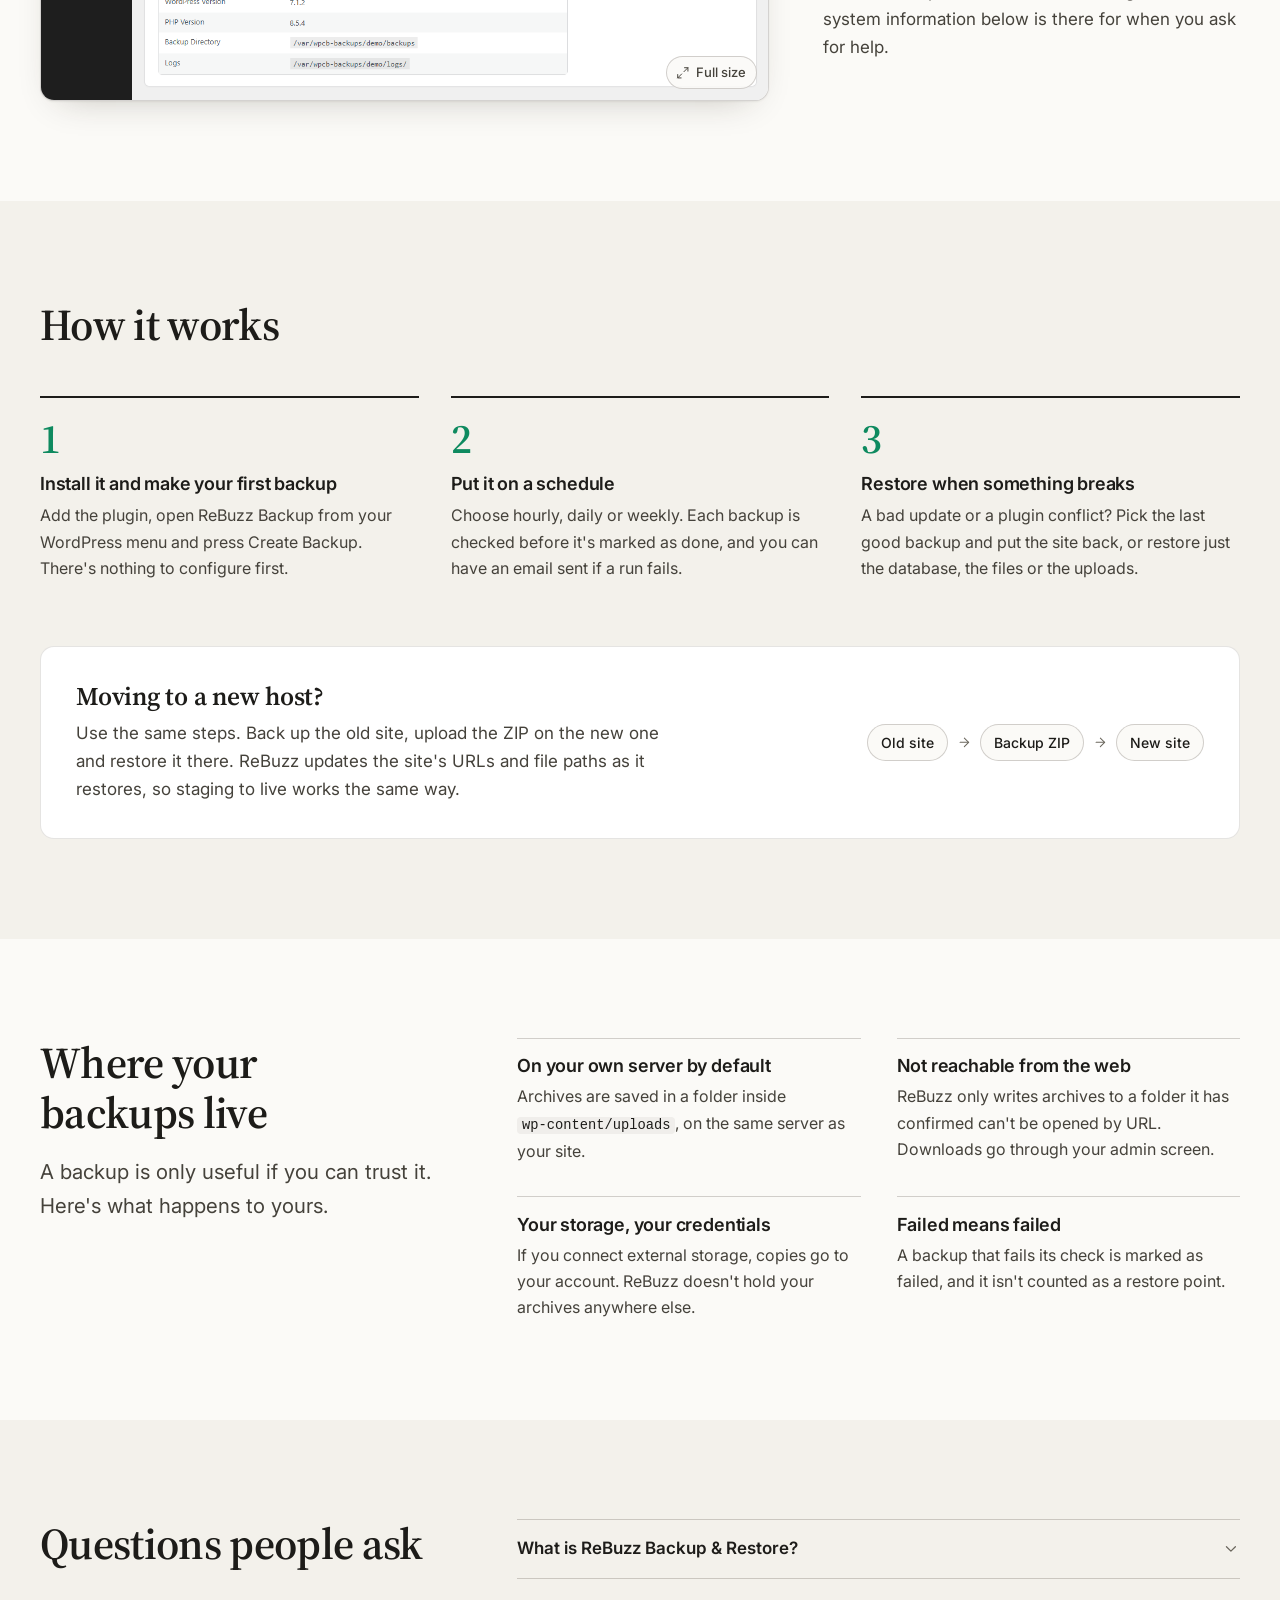
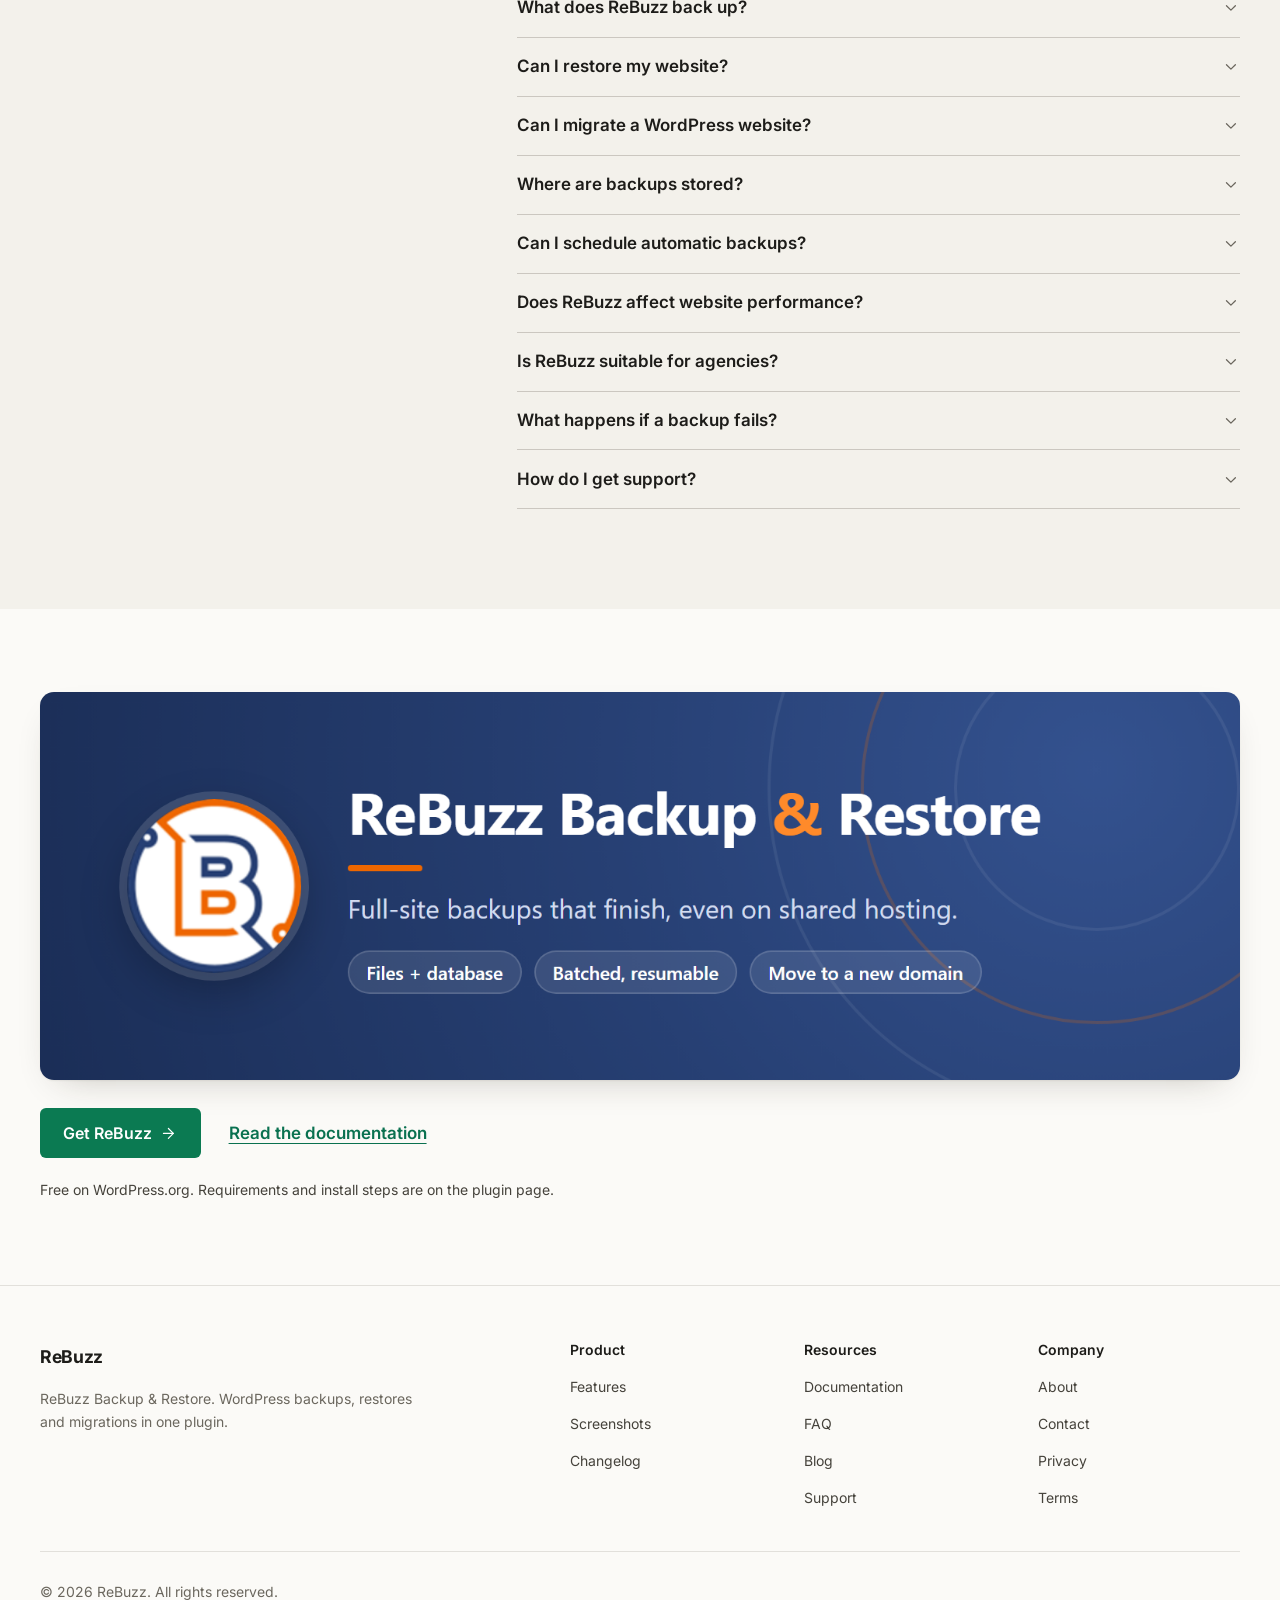
==== commit ba0ea99d: "Replace the screenshots with the five from plugin v1.6.0 The tour now shows backup progress, the bac" ====
--- a/index.html
+++ b/index.html
@@ -145,7 +145,7 @@
           Get ReBuzz
           <svg class="ico" aria-hidden="true"><use href="#i-arrow-right"></use></svg>
         </a>
-        <a class="btn btn--ghost" href="#how">
+        <a class="btn btn--ghost" href="https://www.youtube.com/watch?v=5NPpqzjAquM" data-video="5NPpqzjAquM" target="_blank" rel="noopener">
           <svg class="ico" aria-hidden="true"><use href="#i-play"></use></svg>
           See How It Works
         </a>
@@ -387,68 +387,119 @@
       <h2 class="section__title" id="tour-title">A look inside</h2>
       <p class="section__desc">
         These are real screens from the plugin. ReBuzz adds one item to your
-        WordPress menu, with a dashboard, a restore page and settings.
+        WordPress menu, with three tabs: Backups, Restore and Settings.
       </p>
     </header>
 
     <div class="tour">
 
       <figure class="tour__item">
-        <a class="shot__zoom tour__shot" href="assets/images/dashboard.png" target="_blank" rel="noopener" aria-label="Open the dashboard screenshot at full size">
-          <img src="assets/images/dashboard.png"
-               alt="The ReBuzz Backup and Restore dashboard in WordPress admin, showing the plugin, WordPress and PHP versions, the backup directory, total backups and a Create Backup button."
-               width="1893" height="877" loading="lazy" decoding="async">
+        <a class="shot__zoom tour__shot" href="assets/images/create-backup.png" target="_blank" rel="noopener" aria-label="Open the backup progress screenshot at full size">
+          <img src="assets/images/create-backup.png"
+               alt="The ReBuzz Backups tab while a backup is running: a progress bar at 30% with the message “Database exported”, the elapsed time and the estimated time left, above an empty backup list. Cards at the top show the last backup, stored backups and a private backup folder."
+               width="1280" height="736" loading="lazy" decoding="async">
           <span class="shot__zoom-hint" aria-hidden="true"><svg class="ico"><use href="#i-maximize"></use></svg>Full size</span>
         </a>
         <figcaption class="tour__text">
-          <h3 class="tour__title">Start from the dashboard</h3>
+          <h3 class="tour__title">One button, and you can watch it work</h3>
           <p>
-            The first screen shows your plugin, WordPress and PHP versions,
-            where backups are kept, how many you have and which is the latest.
-            Create Backup sits right underneath.
+            Create Backup copies every file and the whole database into a single
+            ZIP. It runs in small steps with a progress bar and a time estimate, so
+            you can see how far along it is. Keep the page open until it finishes.
+          </p>
+          <p>
+            The cards above it show when the last backup ran, how many you have
+            stored and how much space they take, and whether the backup folder is
+            private.
           </p>
         </figcaption>
       </figure>
 
       <figure class="tour__item tour__item--flip">
-        <a class="shot__zoom tour__shot" href="assets/images/backup.png" target="_blank" rel="noopener" aria-label="Open the backup history screenshot at full size">
-          <img src="assets/images/backup.png"
-               alt="ReBuzz backup history table listing a saved archive with its size and date, alongside Download, Restore and Delete buttons, below the temporary-files and other-plugins cleanup options."
-               width="1692" height="866" loading="lazy" decoding="async">
+        <a class="shot__zoom tour__shot" href="assets/images/your-backups.png" target="_blank" rel="noopener" aria-label="Open the backup list screenshot at full size">
+          <img src="assets/images/your-backups.png"
+               alt="The ReBuzz Backups tab after a backup has finished: cards for the last backup, stored backups and a private backup folder, a Create Backup button, and a table listing the saved backup with its size and Download, Restore and Delete buttons."
+               width="1280" height="710" loading="lazy" decoding="async">
           <span class="shot__zoom-hint" aria-hidden="true"><svg class="ico"><use href="#i-maximize"></use></svg>Full size</span>
         </a>
         <figcaption class="tour__text">
           <h3 class="tour__title">Every backup in one list</h3>
           <p>
-            Download a copy, restore it or delete it from the same table. Got an
-            archive that's too big to upload? Drop the ZIP into the backups
-            folder over FTP and it shows up in the list, with no size limit.
+            Download a copy, restore it or delete it from the same table. Downloads
+            go through your admin screen, never by a public link.
           </p>
           <p>
-            The same page tidies up after itself: scratch files from runs that
-            didn't finish, and old data left behind by other backup plugins.
+            Got an archive that's too big to upload? Copy the ZIP into the backup
+            folder over FTP and it shows up in the list too, at any size.
           </p>
         </figcaption>
       </figure>
 
       <figure class="tour__item">
-        <a class="shot__zoom tour__shot" href="assets/images/restore.png" target="_blank" rel="noopener" aria-label="Open the restore screenshot at full size">
-          <img src="assets/images/restore.png"
-               alt="ReBuzz Restore Backup screen with an upload field for a backup ZIP and a list of existing backups to restore from."
-               width="1687" height="861" loading="lazy" decoding="async">
+        <a class="shot__zoom tour__shot" href="assets/images/restore-choose.png" target="_blank" rel="noopener" aria-label="Open the restore screenshot at full size">
+          <img src="assets/images/restore-choose.png"
+               alt="The ReBuzz Restore tab with two panels: a list of saved backups with a Choose button, and an Upload a backup form with a Choose File field and an Upload &amp; Inspect button."
+               width="1280" height="495" loading="lazy" decoding="async">
           <span class="shot__zoom-hint" aria-hidden="true"><svg class="ico"><use href="#i-maximize"></use></svg>Full size</span>
         </a>
         <figcaption class="tour__text">
           <h3 class="tour__title">Restore from a list or an upload</h3>
           <p>
-            Pick one of your saved backups, or upload a ZIP made on this site or
-            on another site running ReBuzz. That second option is how you move a
-            site to a new host.
+            Pick one of your saved backups, or upload a ZIP made on this site or on
+            another one running ReBuzz. That second option is how you move a site to
+            a new host. An uploaded file is checked before anything is restored.
           </p>
           <p>
-            Browser uploads go up to 300&nbsp;MB, or less if your host sets a
-            lower limit. For anything bigger, put the file on the server and
-            restore it from the list at any size.
+            The upload form takes files up to 300&nbsp;MB. For a bigger backup, copy
+            the ZIP into the backup folder with FTP or your host's file manager and
+            restore it from the list.
+          </p>
+        </figcaption>
+      </figure>
+
+      <figure class="tour__item tour__item--flip">
+        <a class="shot__zoom tour__shot" href="assets/images/restore-confirm.png" target="_blank" rel="noopener" aria-label="Open the restore confirmation screenshot at full size">
+          <img src="assets/images/restore-confirm.png"
+               alt="The ReBuzz Restore this backup screen after a restore: a table of what the backup contains, a warning that restoring overwrites the current website, a checkbox to remove files that aren't in the backup, a Restore Backup button with a 100% progress bar, a success summary of files, folders and database tables restored, and an Open Permalink Settings button."
+               width="1280" height="1203" loading="lazy" decoding="async">
+          <span class="shot__zoom-hint" aria-hidden="true"><svg class="ico"><use href="#i-maximize"></use></svg>Full size</span>
+        </a>
+        <figcaption class="tour__text">
+          <h3 class="tour__title">See what's inside before you confirm</h3>
+          <p>
+            Choosing a backup shows what it holds first: its type, when it was made,
+            the WordPress and PHP versions, and how many files and database tables it
+            contains. Nothing changes until you press Restore Backup, and the screen
+            warns you that it overwrites the current site.
+          </p>
+          <p>
+            A restore only adds and overwrites unless you tick &ldquo;Remove files
+            that aren't in this backup&rdquo;. Even then nothing is deleted: those
+            files are moved aside to a folder with an &ldquo;-old&rdquo; suffix, and
+            you get a button to clear them once you've checked the site. When it
+            finishes, a summary lists what was restored.
+          </p>
+        </figcaption>
+      </figure>
+
+      <figure class="tour__item">
+        <a class="shot__zoom tour__shot" href="assets/images/settings.png" target="_blank" rel="noopener" aria-label="Open the settings screenshot at full size">
+          <img src="assets/images/settings.png"
+               alt="The ReBuzz Settings tab, with a checkbox to include WordPress core files in each backup and a Save Changes button, above a system information table listing the plugin, WordPress and PHP versions and the backup and log folders."
+               width="1280" height="782" loading="lazy" decoding="async">
+          <span class="shot__zoom-hint" aria-hidden="true"><svg class="ico"><use href="#i-maximize"></use></svg>Full size</span>
+        </a>
+        <figcaption class="tour__text">
+          <h3 class="tour__title">Choose whether to include WordPress core</h3>
+          <p>
+            Include it and a backup can rebuild the site on an empty server, with the
+            exact WordPress version it was made with. Leave it out and backups are
+            smaller, and a restore keeps the WordPress version already installed.
+          </p>
+          <p>
+            Themes, plugins, uploads and the whole database are always included.
+            wp-config.php never is, so a restore keeps this site's database login.
+            The system information below is there for when you ask for help.
           </p>
         </figcaption>
       </figure>
@@ -870,5 +921,10 @@
   <div class="lightbox__scroll"><img class="lightbox__img" alt=""></div>
 </dialog>
 
+<dialog class="lightbox" id="video-modal" aria-label="ReBuzz demo video">
+  <button class="lightbox__close" type="button" aria-label="Close video"><svg class="ico ico--lg" aria-hidden="true"><use href="#i-x"></use></svg></button>
+  <div class="lightbox__scroll"><div class="video-frame"></div></div>
+</dialog>
+
 </body>
 </html>
--- a/assets/css/style.css
+++ b/assets/css/style.css
@@ -1005,6 +1005,19 @@
 .lightbox__close:hover { background: var(--fill-2); }
 html:has(.lightbox[open]) { overflow: hidden; }
 
+/* demo video: the largest 16:9 box that fits the window (the YouTube
+   iframe is only added when the pop-up opens) */
+.video-frame {
+  width: min(100%, 1100px, calc((100vh - 5rem) * 16 / 9));
+  width: min(100%, 1100px, calc((100dvh - 5rem) * 16 / 9));
+  aspect-ratio: 16 / 9;
+  margin: auto;
+  background: #000;
+  border-radius: var(--r-sm);
+  box-shadow: var(--shadow);
+  overflow: hidden;
+}
+.video-frame iframe { display: block; width: 100%; height: 100%; border: 0; }
 
 
 /* -------------------------------------------------------------
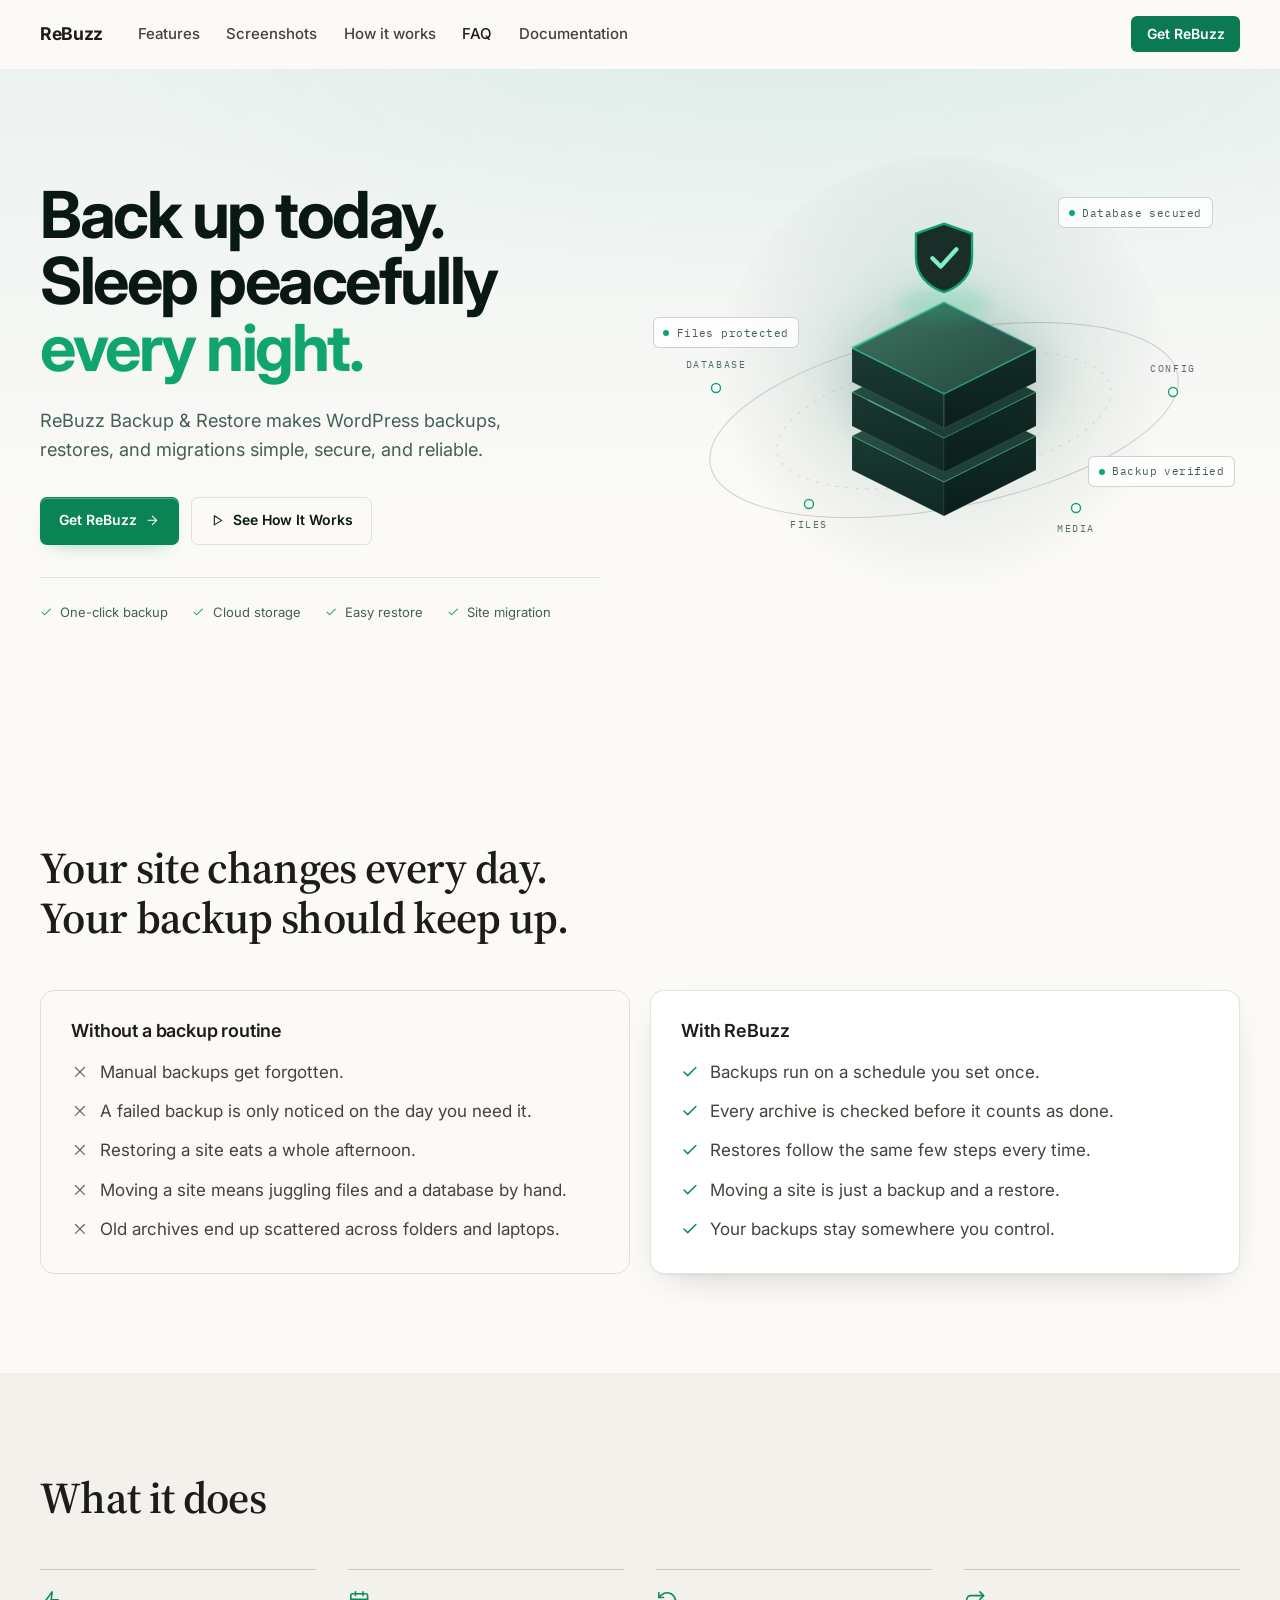
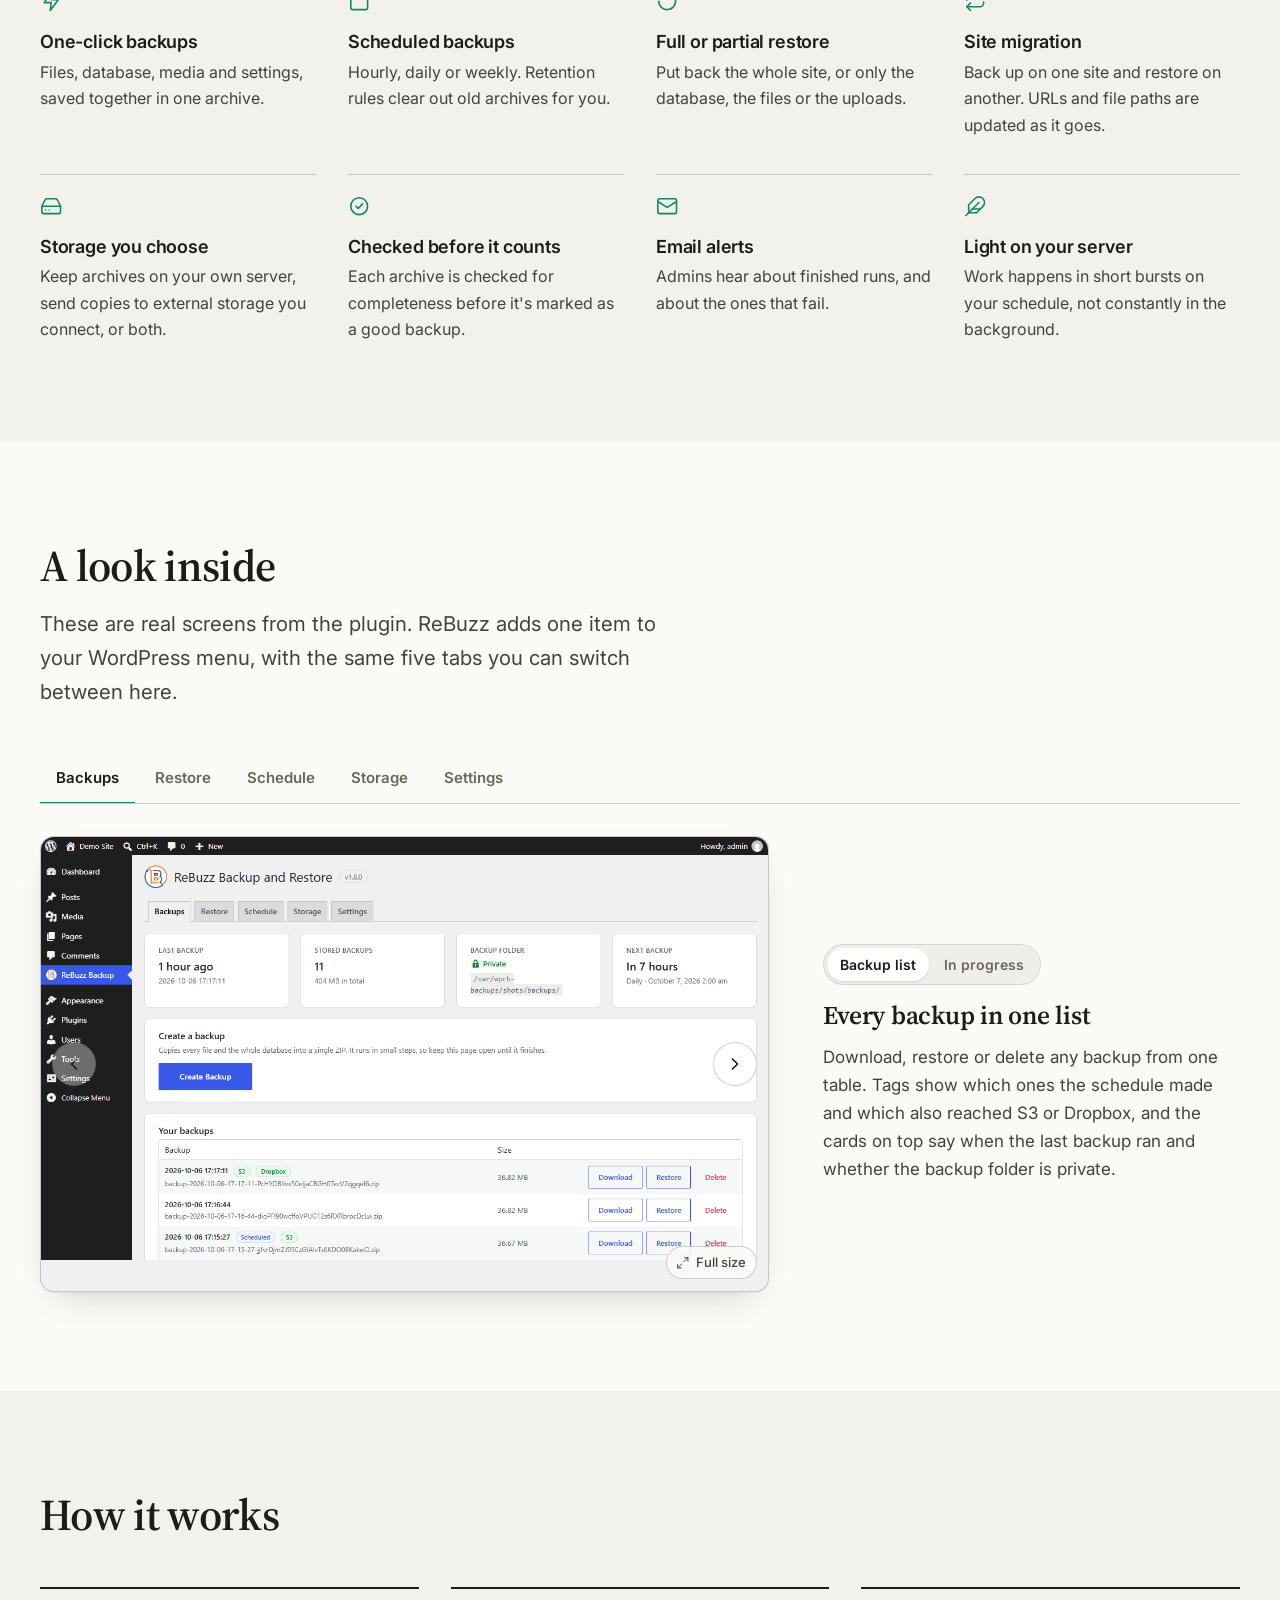
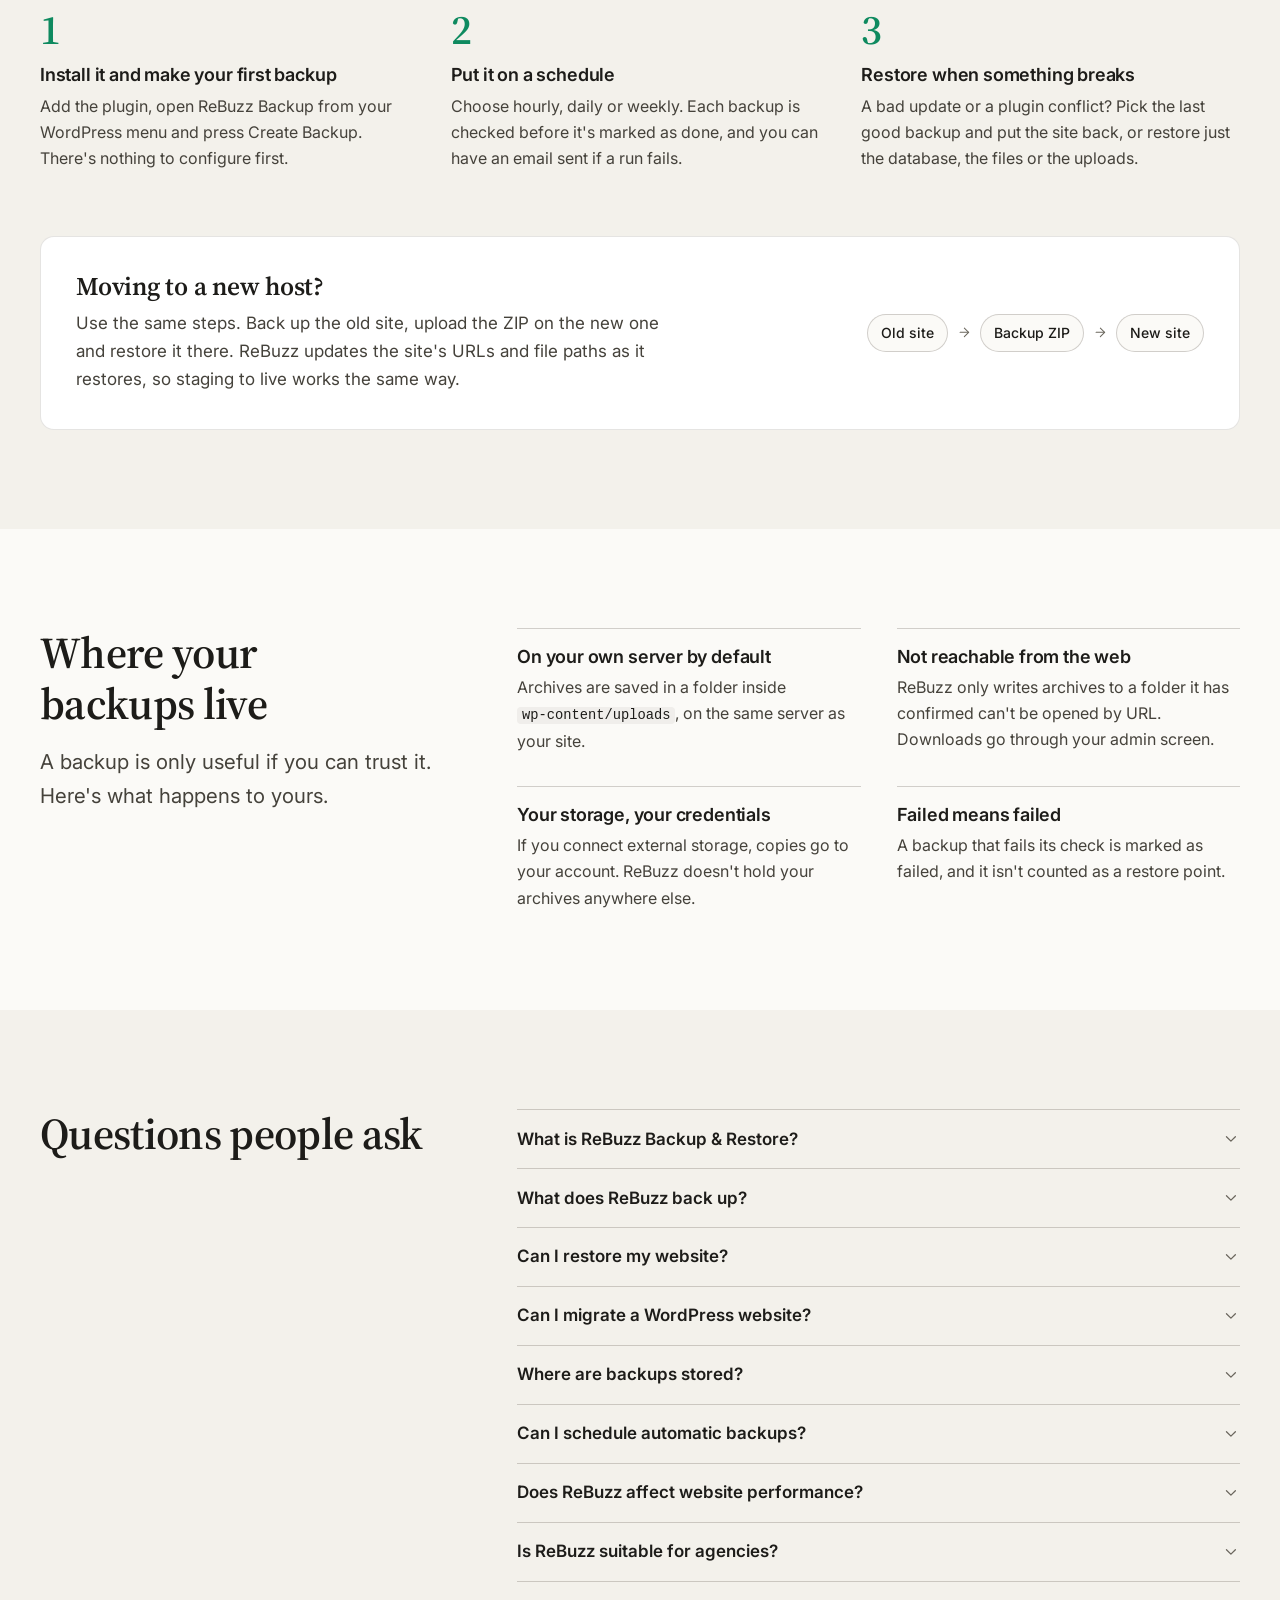
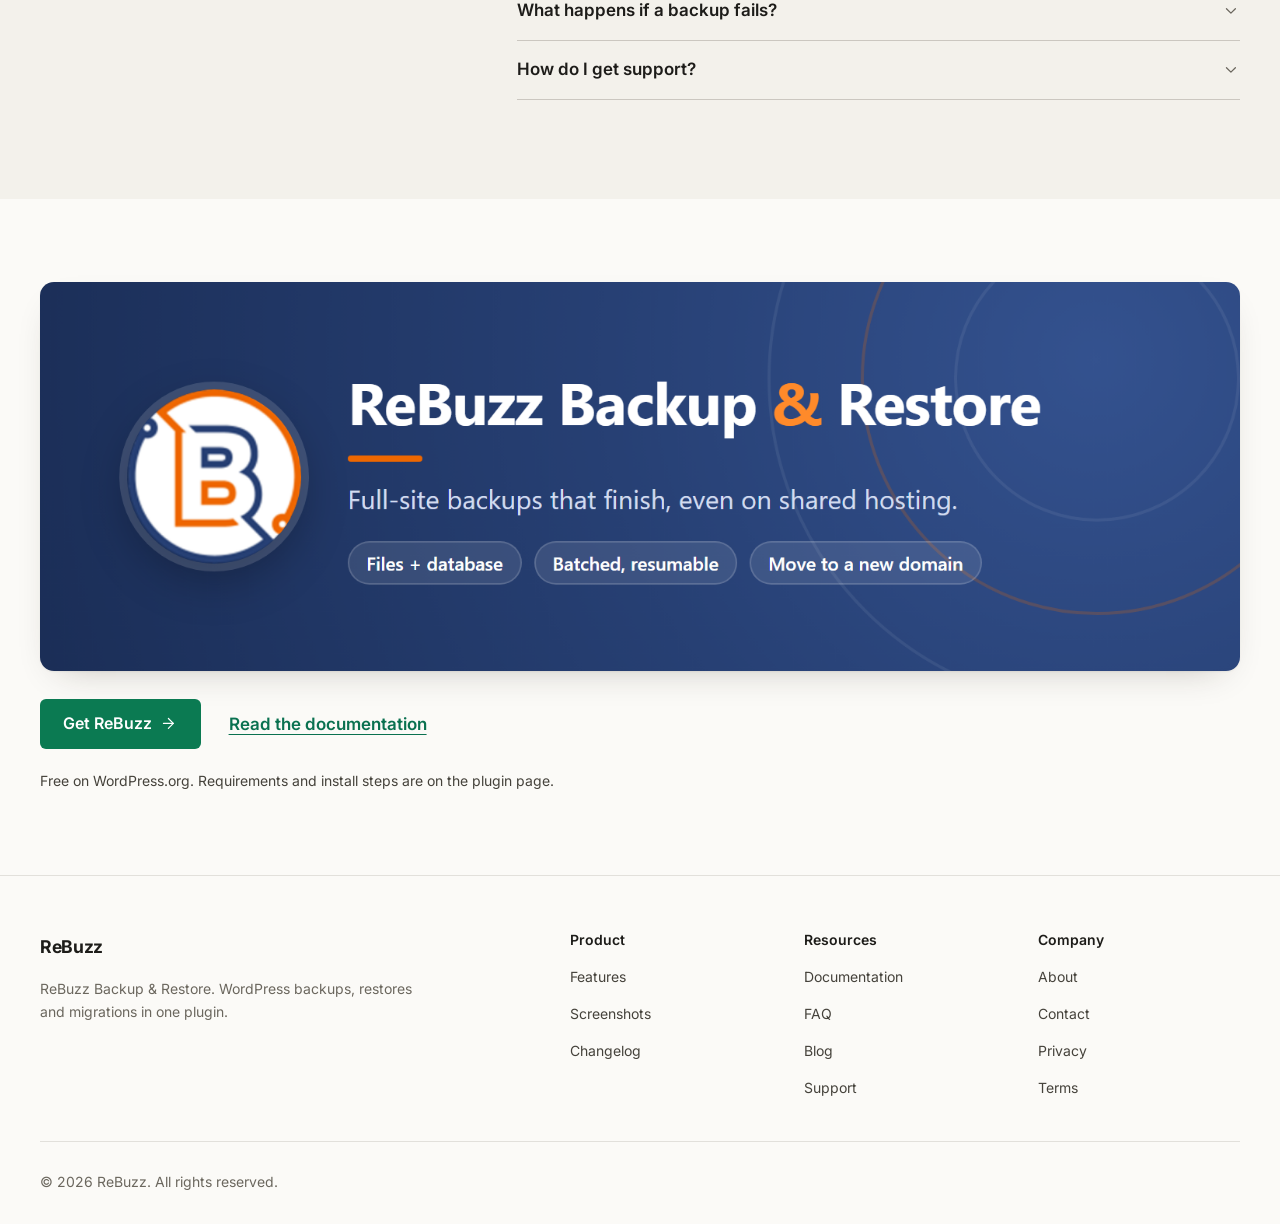
==== commit 23c0ba3a: "Show plugin v1.8.0 screenshots in a tabbed, swipeable viewer Replace the five v1.6.0 screenshots wit" ====
--- a/index.html
+++ b/index.html
@@ -4,19 +4,23 @@
 <meta charset="utf-8">
 <meta name="viewport" content="width=device-width, initial-scale=1">
 
-<title>ReBuzz Backup &amp; Restore — Simple, Secure WordPress Backups</title>
-<meta name="description" content="Back up, restore, and migrate WordPress websites with ReBuzz Backup &amp; Restore. Simple workflows, scheduled backups, secure storage, and reliable recovery.">
+<title>ReBuzz Backup &amp; Restore — Free WordPress Backup Plugin</title>
+<meta name="description" content="ReBuzz Backup &amp; Restore is a free WordPress plugin. Back up your files and database in one ZIP, restore the whole site, or move it to a new host.">
+<meta name="robots" content="index, follow, max-image-preview:large">
 <meta name="theme-color" content="#FBFAF7">
 <meta name="color-scheme" content="light">
 
-<!-- Live address. Update here and in the og:/twitter: tags if you add a custom domain. -->
+<!-- Live address. If you add a custom domain, change it in every place below:
+     canonical, og:url, og:image, twitter:image, the JSON-LD block, and the
+     URLs in robots.txt and sitemap.xml. -->
 <link rel="canonical" href="https://rebuzz-backup-restore-plugin.xthasanish44.workers.dev/">
 
 <!-- Open Graph -->
 <meta property="og:type" content="website">
 <meta property="og:site_name" content="ReBuzz">
-<meta property="og:title" content="ReBuzz Backup &amp; Restore — Simple, Secure WordPress Backups">
-<meta property="og:description" content="Back up, restore, and migrate WordPress websites. Simple workflows, scheduled backups, secure storage, and reliable recovery.">
+<meta property="og:locale" content="en_US">
+<meta property="og:title" content="ReBuzz Backup &amp; Restore — Free WordPress Backup Plugin">
+<meta property="og:description" content="A free WordPress plugin. Back up your files and database in one ZIP, restore the whole site, or move it to a new host.">
 <meta property="og:url" content="https://rebuzz-backup-restore-plugin.xthasanish44.workers.dev/">
 <meta property="og:image" content="https://rebuzz-backup-restore-plugin.xthasanish44.workers.dev/assets/images/og-cover.png">
 <meta property="og:image:width" content="1200">
@@ -25,8 +29,8 @@
 
 <!-- Twitter / X -->
 <meta name="twitter:card" content="summary_large_image">
-<meta name="twitter:title" content="ReBuzz Backup &amp; Restore — Simple, Secure WordPress Backups">
-<meta name="twitter:description" content="Back up, restore, and migrate WordPress websites. Simple workflows, scheduled backups, secure storage, and reliable recovery.">
+<meta name="twitter:title" content="ReBuzz Backup &amp; Restore — Free WordPress Backup Plugin">
+<meta name="twitter:description" content="A free WordPress plugin. Back up your files and database in one ZIP, restore the whole site, or move it to a new host.">
 <meta name="twitter:image" content="https://rebuzz-backup-restore-plugin.xthasanish44.workers.dev/assets/images/og-cover.png">
 
 <link rel="icon" href="assets/icons/favicon.svg" type="image/svg+xml">
@@ -34,9 +38,56 @@
 
 <link rel="preconnect" href="https://fonts.googleapis.com">
 <link rel="preconnect" href="https://fonts.gstatic.com" crossorigin>
-<link rel="stylesheet" href="https://fonts.googleapis.com/css2?family=IBM+Plex+Mono:wght@400;500&family=Inter:wght@400;500;600;700&family=Source+Serif+4:opsz,wght@8..60,600;8..60,700&display=swap">
+<!-- Fonts load without blocking the first paint (display=swap shows the text in
+     a fallback face meanwhile). The noscript copy keeps them working without JS. -->
+<link rel="preload" as="style" href="https://fonts.googleapis.com/css2?family=IBM+Plex+Mono:wght@400;500&family=Inter:wght@400;500;600;700&family=Source+Serif+4:opsz,wght@8..60,600;8..60,700&display=swap" onload="this.onload=null;this.rel='stylesheet'">
+<noscript><link rel="stylesheet" href="https://fonts.googleapis.com/css2?family=IBM+Plex+Mono:wght@400;500&family=Inter:wght@400;500;600;700&family=Source+Serif+4:opsz,wght@8..60,600;8..60,700&display=swap"></noscript>
 
 <link rel="stylesheet" href="assets/css/style.css">
+
+<!-- Structured data. Deliberately no aggregateRating or review: there are no
+     ratings to cite on this page, and none may be invented. -->
+<script type="application/ld+json">
+{
+  "@context": "https://schema.org",
+  "@graph": [
+    {
+      "@type": "WebSite",
+      "@id": "https://rebuzz-backup-restore-plugin.xthasanish44.workers.dev/#website",
+      "url": "https://rebuzz-backup-restore-plugin.xthasanish44.workers.dev/",
+      "name": "ReBuzz",
+      "inLanguage": "en"
+    },
+    {
+      "@type": "SoftwareApplication",
+      "@id": "https://rebuzz-backup-restore-plugin.xthasanish44.workers.dev/#plugin",
+      "name": "ReBuzz Backup & Restore",
+      "description": "A free WordPress plugin. Back up your files and database in one ZIP, restore the whole site, or move it to a new host.",
+      "url": "https://rebuzz-backup-restore-plugin.xthasanish44.workers.dev/",
+      "applicationCategory": "UtilitiesApplication",
+      "operatingSystem": "WordPress",
+      "downloadUrl": "https://wordpress.org/plugins/rebuzz-backup-and-restore/",
+      "image": "https://rebuzz-backup-restore-plugin.xthasanish44.workers.dev/assets/images/og-cover.png",
+      "screenshot": [
+        "https://rebuzz-backup-restore-plugin.xthasanish44.workers.dev/assets/images/create-backup-v180.png",
+        "https://rebuzz-backup-restore-plugin.xthasanish44.workers.dev/assets/images/your-backups-v180.png",
+        "https://rebuzz-backup-restore-plugin.xthasanish44.workers.dev/assets/images/restore-choose-v180.png",
+        "https://rebuzz-backup-restore-plugin.xthasanish44.workers.dev/assets/images/restore-confirm-v180.png",
+        "https://rebuzz-backup-restore-plugin.xthasanish44.workers.dev/assets/images/schedule-v180.png",
+        "https://rebuzz-backup-restore-plugin.xthasanish44.workers.dev/assets/images/storage-v180.png",
+        "https://rebuzz-backup-restore-plugin.xthasanish44.workers.dev/assets/images/settings-v180.png"
+      ],
+      "offers": {
+        "@type": "Offer",
+        "price": "0",
+        "priceCurrency": "USD",
+        "url": "https://wordpress.org/plugins/rebuzz-backup-and-restore/"
+      },
+      "isPartOf": { "@id": "https://rebuzz-backup-restore-plugin.xthasanish44.workers.dev/#website" }
+    }
+  ]
+}
+</script>
 
 <script defer src="assets/js/script.js"></script>
 </head>
@@ -51,6 +102,8 @@
   <symbol id="i-migrate" viewBox="0 0 24 24" fill="none" stroke="currentColor" stroke-width="1.7" stroke-linecap="round" stroke-linejoin="round"><path d="m17 2 4 4-4 4"/><path d="M3 11v-1a4 4 0 0 1 4-4h14"/><path d="m7 22-4-4 4-4"/><path d="M21 13v1a4 4 0 0 1-4 4H3"/></symbol>
   <symbol id="i-arrow-right" viewBox="0 0 24 24" fill="none" stroke="currentColor" stroke-width="1.7" stroke-linecap="round" stroke-linejoin="round"><path d="M5 12h14"/><path d="m12 5 7 7-7 7"/></symbol>
   <symbol id="i-chevron-down" viewBox="0 0 24 24" fill="none" stroke="currentColor" stroke-width="1.7" stroke-linecap="round" stroke-linejoin="round"><path d="m6 9 6 6 6-6"/></symbol>
+  <symbol id="i-chevron-left" viewBox="0 0 24 24" fill="none" stroke="currentColor" stroke-width="2" stroke-linecap="round" stroke-linejoin="round"><path d="m15 18-6-6 6-6"/></symbol>
+  <symbol id="i-chevron-right" viewBox="0 0 24 24" fill="none" stroke="currentColor" stroke-width="2" stroke-linecap="round" stroke-linejoin="round"><path d="m9 18 6-6-6-6"/></symbol>
   <symbol id="i-check" viewBox="0 0 24 24" fill="none" stroke="currentColor" stroke-width="2" stroke-linecap="round" stroke-linejoin="round"><path d="M20 6 9 17l-5-5"/></symbol>
   <symbol id="i-check-circle" viewBox="0 0 24 24" fill="none" stroke="currentColor" stroke-width="1.7" stroke-linecap="round" stroke-linejoin="round"><circle cx="12" cy="12" r="9"/><path d="m8.5 12 2.5 2.5 4.5-5"/></symbol>
   <symbol id="i-mail" viewBox="0 0 24 24" fill="none" stroke="currentColor" stroke-width="1.7" stroke-linecap="round" stroke-linejoin="round"><rect x="2" y="4" width="20" height="16" rx="2"/><path d="m22 7-8.97 5.7a1.94 1.94 0 0 1-2.06 0L2 7"/></symbol>
@@ -387,122 +440,150 @@
       <h2 class="section__title" id="tour-title">A look inside</h2>
       <p class="section__desc">
         These are real screens from the plugin. ReBuzz adds one item to your
-        WordPress menu, with three tabs: Backups, Restore and Settings.
+        WordPress menu, with the same five tabs you can switch between here.
       </p>
     </header>
 
-    <div class="tour">
-
-      <figure class="tour__item">
-        <a class="shot__zoom tour__shot" href="assets/images/create-backup.png" target="_blank" rel="noopener" aria-label="Open the backup progress screenshot at full size">
-          <img src="assets/images/create-backup.png"
-               alt="The ReBuzz Backups tab while a backup is running: a progress bar at 30% with the message “Database exported”, the elapsed time and the estimated time left, above an empty backup list. Cards at the top show the last backup, stored backups and a private backup folder."
-               width="1280" height="736" loading="lazy" decoding="async">
-          <span class="shot__zoom-hint" aria-hidden="true"><svg class="ico"><use href="#i-maximize"></use></svg>Full size</span>
-        </a>
-        <figcaption class="tour__text">
-          <h3 class="tour__title">One button, and you can watch it work</h3>
-          <p>
-            Create Backup copies every file and the whole database into a single
-            ZIP. It runs in small steps with a progress bar and a time estimate, so
-            you can see how far along it is. Keep the page open until it finishes.
-          </p>
-          <p>
-            The cards above it show when the last backup ran, how many you have
-            stored and how much space they take, and whether the backup folder is
-            private.
-          </p>
-        </figcaption>
-      </figure>
-
-      <figure class="tour__item tour__item--flip">
-        <a class="shot__zoom tour__shot" href="assets/images/your-backups.png" target="_blank" rel="noopener" aria-label="Open the backup list screenshot at full size">
-          <img src="assets/images/your-backups.png"
-               alt="The ReBuzz Backups tab after a backup has finished: cards for the last backup, stored backups and a private backup folder, a Create Backup button, and a table listing the saved backup with its size and Download, Restore and Delete buttons."
-               width="1280" height="710" loading="lazy" decoding="async">
-          <span class="shot__zoom-hint" aria-hidden="true"><svg class="ico"><use href="#i-maximize"></use></svg>Full size</span>
-        </a>
-        <figcaption class="tour__text">
-          <h3 class="tour__title">Every backup in one list</h3>
-          <p>
-            Download a copy, restore it or delete it from the same table. Downloads
-            go through your admin screen, never by a public link.
-          </p>
-          <p>
-            Got an archive that's too big to upload? Copy the ZIP into the backup
-            folder over FTP and it shows up in the list too, at any size.
-          </p>
-        </figcaption>
-      </figure>
-
-      <figure class="tour__item">
-        <a class="shot__zoom tour__shot" href="assets/images/restore-choose.png" target="_blank" rel="noopener" aria-label="Open the restore screenshot at full size">
-          <img src="assets/images/restore-choose.png"
-               alt="The ReBuzz Restore tab with two panels: a list of saved backups with a Choose button, and an Upload a backup form with a Choose File field and an Upload &amp; Inspect button."
-               width="1280" height="495" loading="lazy" decoding="async">
-          <span class="shot__zoom-hint" aria-hidden="true"><svg class="ico"><use href="#i-maximize"></use></svg>Full size</span>
-        </a>
-        <figcaption class="tour__text">
-          <h3 class="tour__title">Restore from a list or an upload</h3>
-          <p>
-            Pick one of your saved backups, or upload a ZIP made on this site or on
-            another one running ReBuzz. That second option is how you move a site to
-            a new host. An uploaded file is checked before anything is restored.
-          </p>
-          <p>
-            The upload form takes files up to 300&nbsp;MB. For a bigger backup, copy
-            the ZIP into the backup folder with FTP or your host's file manager and
-            restore it from the list.
-          </p>
-        </figcaption>
-      </figure>
-
-      <figure class="tour__item tour__item--flip">
-        <a class="shot__zoom tour__shot" href="assets/images/restore-confirm.png" target="_blank" rel="noopener" aria-label="Open the restore confirmation screenshot at full size">
-          <img src="assets/images/restore-confirm.png"
-               alt="The ReBuzz Restore this backup screen after a restore: a table of what the backup contains, a warning that restoring overwrites the current website, a checkbox to remove files that aren't in the backup, a Restore Backup button with a 100% progress bar, a success summary of files, folders and database tables restored, and an Open Permalink Settings button."
-               width="1280" height="1203" loading="lazy" decoding="async">
-          <span class="shot__zoom-hint" aria-hidden="true"><svg class="ico"><use href="#i-maximize"></use></svg>Full size</span>
-        </a>
-        <figcaption class="tour__text">
-          <h3 class="tour__title">See what's inside before you confirm</h3>
-          <p>
-            Choosing a backup shows what it holds first: its type, when it was made,
-            the WordPress and PHP versions, and how many files and database tables it
-            contains. Nothing changes until you press Restore Backup, and the screen
-            warns you that it overwrites the current site.
-          </p>
-          <p>
-            A restore only adds and overwrites unless you tick &ldquo;Remove files
-            that aren't in this backup&rdquo;. Even then nothing is deleted: those
-            files are moved aside to a folder with an &ldquo;-old&rdquo; suffix, and
-            you get a button to clear them once you've checked the site. When it
-            finishes, a summary lists what was restored.
-          </p>
-        </figcaption>
-      </figure>
-
-      <figure class="tour__item">
-        <a class="shot__zoom tour__shot" href="assets/images/settings.png" target="_blank" rel="noopener" aria-label="Open the settings screenshot at full size">
-          <img src="assets/images/settings.png"
-               alt="The ReBuzz Settings tab, with a checkbox to include WordPress core files in each backup and a Save Changes button, above a system information table listing the plugin, WordPress and PHP versions and the backup and log folders."
-               width="1280" height="782" loading="lazy" decoding="async">
-          <span class="shot__zoom-hint" aria-hidden="true"><svg class="ico"><use href="#i-maximize"></use></svg>Full size</span>
-        </a>
-        <figcaption class="tour__text">
-          <h3 class="tour__title">Choose whether to include WordPress core</h3>
-          <p>
-            Include it and a backup can rebuild the site on an empty server, with the
-            exact WordPress version it was made with. Leave it out and backups are
-            smaller, and a restore keeps the WordPress version already installed.
-          </p>
-          <p>
-            Themes, plugins, uploads and the whole database are always included.
-            wp-config.php never is, so a restore keeps this site's database login.
-            The system information below is there for when you ask for help.
-          </p>
-        </figcaption>
-      </figure>
+    <!-- Without JS every screen shows, stacked; script.js turns this into tabs. -->
+    <div class="tour" id="tour">
+      <div class="tour__tabs" role="tablist" aria-label="Plugin screens" hidden>
+        <button class="tour__tab" type="button" role="tab" id="tour-tab-backups" aria-controls="tour-backups" aria-selected="false" tabindex="-1">Backups</button>
+        <button class="tour__tab" type="button" role="tab" id="tour-tab-restore" aria-controls="tour-restore" aria-selected="false" tabindex="-1">Restore</button>
+        <button class="tour__tab" type="button" role="tab" id="tour-tab-schedule" aria-controls="tour-schedule" aria-selected="false" tabindex="-1">Schedule</button>
+        <button class="tour__tab" type="button" role="tab" id="tour-tab-storage" aria-controls="tour-storage" aria-selected="false" tabindex="-1">Storage</button>
+        <button class="tour__tab" type="button" role="tab" id="tour-tab-settings" aria-controls="tour-settings" aria-selected="false" tabindex="-1">Settings</button>
+      </div>
+
+      <div class="tour__panel" id="tour-backups" role="tabpanel" aria-labelledby="tour-tab-backups">
+        <figure class="tour__item" data-view="Backup list">
+          <a class="shot__zoom tour__shot" href="assets/images/your-backups-v180.png" target="_blank" rel="noopener" aria-label="Open the backup list screenshot at full size">
+            <img src="assets/images/your-backups-v180.png"
+                 alt="The ReBuzz Backups tab: cards for the last backup, stored backups, a private backup folder and the next scheduled backup, a Create Backup button, and a table of saved backups, some tagged Scheduled, S3 or Dropbox, each with its size and Download, Restore and Delete buttons."
+                 width="1280" height="745" loading="lazy" decoding="async">
+            <span class="shot__zoom-hint" aria-hidden="true"><svg class="ico"><use href="#i-maximize"></use></svg>Full size</span>
+          </a>
+          <figcaption class="tour__text">
+            <h3 class="tour__title">Every backup in one list</h3>
+            <p>
+              Download, restore or delete any backup from one table. Tags show which
+              ones the schedule made and which also reached S3 or Dropbox, and the
+              cards on top say when the last backup ran and whether the backup
+              folder is private.
+            </p>
+          </figcaption>
+        </figure>
+        <figure class="tour__item" data-view="In progress">
+          <a class="shot__zoom tour__shot" href="assets/images/create-backup-v180.png" target="_blank" rel="noopener" aria-label="Open the backup progress screenshot at full size">
+            <img src="assets/images/create-backup-v180.png"
+                 alt="The ReBuzz Backups tab while a backup is running: a progress bar at 30% with the message “Database exported”, the elapsed time and the estimated time left, above the list of saved backups. Cards at the top show the last backup, stored backups, a private backup folder and the next scheduled backup."
+                 width="1280" height="789" loading="lazy" decoding="async">
+            <span class="shot__zoom-hint" aria-hidden="true"><svg class="ico"><use href="#i-maximize"></use></svg>Full size</span>
+          </a>
+          <figcaption class="tour__text">
+            <h3 class="tour__title">One button, and you can watch it work</h3>
+            <p>
+              Create Backup copies every file and the whole database into a single
+              ZIP. It runs in small steps with a progress bar and a time estimate,
+              so you can see how far along it is.
+            </p>
+          </figcaption>
+        </figure>
+      </div>
+
+      <div class="tour__panel" id="tour-restore" role="tabpanel" aria-labelledby="tour-tab-restore">
+        <figure class="tour__item" data-view="Choose a backup">
+          <a class="shot__zoom tour__shot" href="assets/images/restore-choose-v180.png" target="_blank" rel="noopener" aria-label="Open the restore screenshot at full size">
+            <img src="assets/images/restore-choose-v180.png"
+                 alt="The ReBuzz Restore tab with two panels: a list of saved backups, each with a Choose button, and an Upload a backup form with a note on bringing a cloud backup back from the Storage tab, a Choose File field and an Upload &amp; Inspect button."
+                 width="1280" height="610" loading="lazy" decoding="async">
+            <span class="shot__zoom-hint" aria-hidden="true"><svg class="ico"><use href="#i-maximize"></use></svg>Full size</span>
+          </a>
+          <figcaption class="tour__text">
+            <h3 class="tour__title">Restore from a list or an upload</h3>
+            <p>
+              Pick a saved backup, or upload a ZIP made on this site or another one
+              running ReBuzz. That's how you move a site to a new host. For a file
+              over 300&nbsp;MB, copy the ZIP into the backup folder over FTP
+              instead.
+            </p>
+          </figcaption>
+        </figure>
+        <figure class="tour__item" data-view="Before you confirm">
+          <a class="shot__zoom tour__shot" href="assets/images/restore-confirm-v180.png" target="_blank" rel="noopener" aria-label="Open the restore confirmation screenshot at full size">
+            <img src="assets/images/restore-confirm-v180.png"
+                 alt="The ReBuzz Restore this backup screen: a table of what the backup contains (type, date created, WordPress and PHP versions, number of files, database tables and database size), a warning that restoring overwrites the current website, a checkbox to remove files that aren't in the backup, and a Restore Backup button."
+                 width="1280" height="826" loading="lazy" decoding="async">
+            <span class="shot__zoom-hint" aria-hidden="true"><svg class="ico"><use href="#i-maximize"></use></svg>Full size</span>
+          </a>
+          <figcaption class="tour__text">
+            <h3 class="tour__title">See what&rsquo;s inside before you confirm</h3>
+            <p>
+              The backup's WordPress and PHP versions, file count and database size
+              come first, and nothing changes until you press Restore Backup. Files
+              that aren't in the backup are only moved aside if you ask, never
+              deleted.
+            </p>
+          </figcaption>
+        </figure>
+      </div>
+
+      <div class="tour__panel" id="tour-schedule" role="tabpanel" aria-labelledby="tour-tab-schedule">
+        <figure class="tour__item" data-view="Schedule">
+          <a class="shot__zoom tour__shot" href="assets/images/schedule-v180.png" target="_blank" rel="noopener" aria-label="Open the schedule screenshot at full size">
+            <img src="assets/images/schedule-v180.png"
+                 alt="The ReBuzz Schedule tab: cards for the next backup and the last scheduled backup, marked Completed; Automatic backups settings for how often, at what time and how many scheduled backups to keep; Email notices with a choice of when to send, an address field and a Send test email button; and a Run scheduled backup now button."
+                 width="1280" height="1306" loading="lazy" decoding="async">
+            <span class="shot__zoom-hint" aria-hidden="true"><svg class="ico"><use href="#i-maximize"></use></svg>Full size</span>
+          </a>
+          <figcaption class="tour__text">
+            <h3 class="tour__title">Set a schedule once</h3>
+            <p>
+              Daily or weekly, at an hour you pick. Backups run in the background
+              with no browser open, older scheduled ones are cleared out, and you
+              can get an email when something goes wrong or after every run.
+            </p>
+          </figcaption>
+        </figure>
+      </div>
+
+      <div class="tour__panel" id="tour-storage" role="tabpanel" aria-labelledby="tour-tab-storage">
+        <figure class="tour__item" data-view="Cloud storage">
+          <a class="shot__zoom tour__shot" href="assets/images/storage-v180.png" target="_blank" rel="noopener" aria-label="Open the cloud storage screenshot at full size">
+            <img src="assets/images/storage-v180.png"
+                 alt="The ReBuzz Storage tab with two panels: Amazon S3 and compatible, set up with a service, region, bucket, folder, access key, an encrypted secret key, how many backups to keep and a Test connection button; and Dropbox, connected, with a folder, how many backups to keep, and Test connection and Disconnect buttons."
+                 width="1280" height="895" loading="lazy" decoding="async">
+            <span class="shot__zoom-hint" aria-hidden="true"><svg class="ico"><use href="#i-maximize"></use></svg>Full size</span>
+          </a>
+          <figcaption class="tour__text">
+            <h3 class="tour__title">A copy off the server, too</h3>
+            <p>
+              Send backups to Amazon S3, S3-compatible services such as Backblaze
+              B2, Cloudflare R2 or Wasabi, or Dropbox. If the server is lost,
+              connect the same storage on a new site and download a backup back to
+              restore it.
+            </p>
+          </figcaption>
+        </figure>
+      </div>
+
+      <div class="tour__panel" id="tour-settings" role="tabpanel" aria-labelledby="tour-tab-settings">
+        <figure class="tour__item" data-view="Settings">
+          <a class="shot__zoom tour__shot" href="assets/images/settings-v180.png" target="_blank" rel="noopener" aria-label="Open the settings screenshot at full size">
+            <img src="assets/images/settings-v180.png"
+                 alt="The ReBuzz Settings tab, with a checkbox to include WordPress core files in each backup and a Save Changes button, above a system information table listing the plugin, WordPress and PHP versions and the backup and log folders."
+                 width="1280" height="828" loading="lazy" decoding="async">
+            <span class="shot__zoom-hint" aria-hidden="true"><svg class="ico"><use href="#i-maximize"></use></svg>Full size</span>
+          </a>
+          <figcaption class="tour__text">
+            <h3 class="tour__title">Choose whether to include WordPress core</h3>
+            <p>
+              Include it and a backup can rebuild the site on an empty server; leave
+              it out for smaller backups. Themes, plugins, uploads and the whole
+              database are always included, and wp-config.php never is.
+            </p>
+          </figcaption>
+        </figure>
+      </div>
 
     </div>
   </div>
--- a/assets/css/style.css
+++ b/assets/css/style.css
@@ -666,7 +666,41 @@
 /* -------------------------------------------------------------
    9. A look inside
    ------------------------------------------------------------- */
-.tour { display: grid; gap: clamp(3rem, 2rem + 3vw, 5rem); }
+/* Without JS every panel and view is shown, stacked. script.js adds
+   .is-tabbed, shows the tab row and hides all but one screen. */
+.tour,
+.tour__panel { display: grid; gap: clamp(3rem, 2rem + 3vw, 5rem); }
+
+.tour__panel[hidden],
+.tour__item[hidden] { display: none; }
+
+.tour.is-tabbed { gap: clamp(1.5rem, 1.2rem + 1vw, 2rem); }
+
+.tour__tabs {
+  position: relative;      /* tab offsets for scrolling the row on phones */
+  display: flex;
+  gap: .25rem;
+  border-bottom: 1px solid var(--line-2);
+  overflow-x: auto;
+  scrollbar-width: none;
+}
+.tour__tabs[hidden] { display: none; }
+.tour__tabs::-webkit-scrollbar { display: none; }
+
+.tour__tab {
+  flex: none;
+  margin-bottom: -1px;
+  padding: .7rem 1rem;
+  font-size: .9375rem;
+  font-weight: 600;
+  color: var(--text-3);
+  border-bottom: 2px solid transparent;
+  border-radius: var(--r-sm) var(--r-sm) 0 0;
+  transition: color .15s var(--ease), border-color .15s var(--ease);
+}
+.tour__tab:hover { color: var(--text); }
+.tour__tab[aria-selected="true"] { color: var(--text); border-bottom-color: var(--green); }
+.tour__tab:focus-visible { outline-offset: -2px; }
 
 .tour__item {
   display: grid;
@@ -674,8 +708,40 @@
   gap: clamp(1.75rem, 1rem + 3vw, 3.5rem);
   align-items: center;
 }
-.tour__item--flip { grid-template-columns: minmax(0, 4fr) minmax(0, 7fr); }
-.tour__item--flip .tour__shot { order: 2; }
+
+/* Tabbed, every screenshot sits in the same 16:10 frame, so switching
+   never moves the page. Taller shots show their top; "Full size" opens
+   the rest. The fill is WordPress's admin background. */
+.tour.is-tabbed .tour__shot {
+  aspect-ratio: 16 / 10;
+  background: #F0F0F1;
+  touch-action: pan-y;     /* sideways swipes go to script.js, scrolling stays */
+}
+.tour.is-tabbed .tour__shot img { -webkit-user-drag: none; user-select: none; }
+
+/* previous / next arrows over the sides of the screenshot (added by script.js) */
+.tour__stage { position: relative; min-width: 0; }
+
+.tour__arrow {
+  position: absolute;
+  top: 50%;
+  z-index: 1;
+  display: grid;
+  place-items: center;
+  width: 2.75rem; height: 2.75rem;
+  margin-top: -1.375rem;
+  color: var(--text);
+  background: var(--panel);
+  border: 1px solid var(--line-2);
+  border-radius: 50%;
+  box-shadow: var(--shadow);
+  transition: border-color .15s var(--ease), color .15s var(--ease), opacity .15s var(--ease);
+}
+.tour__arrow .ico { width: 1.25rem; height: 1.25rem; }
+.tour__arrow--prev { left: .75rem; }
+.tour__arrow--next { right: .75rem; }
+.tour__arrow:hover:not([disabled]) { border-color: var(--green); color: var(--green-1); }
+.tour__arrow[disabled] { opacity: .35; cursor: default; box-shadow: none; }
 
 .tour__title {
   font-family: var(--font-serif);
@@ -684,6 +750,31 @@
   margin-bottom: .8rem;
 }
 .tour__text p + p { margin-top: .85rem; }
+
+/* two screens in one tab: a small switch above the caption */
+.tour__switch {
+  display: inline-flex;
+  gap: 2px;
+  margin-bottom: 1rem;
+  padding: 3px;
+  background: var(--fill-1);
+  border: 1px solid var(--line);
+  border-radius: 99px;
+}
+.tour__switch-btn {
+  padding: .3rem .8rem;
+  font-size: var(--fs-xs);
+  font-weight: 600;
+  color: var(--text-3);
+  border-radius: 99px;
+  transition: color .15s var(--ease), background-color .15s var(--ease);
+}
+.tour__switch-btn:hover { color: var(--text); }
+.tour__switch-btn[aria-pressed="true"] {
+  color: var(--text);
+  background: var(--panel);
+  box-shadow: 0 1px 2px rgba(40, 34, 20, .12);
+}
 
 
 /* -------------------------------------------------------------
@@ -1033,9 +1124,7 @@
 
   .features { grid-template-columns: repeat(2, minmax(0, 1fr)); }
 
-  .tour__item,
-  .tour__item--flip { grid-template-columns: 1fr; gap: 1.5rem; }
-  .tour__item--flip .tour__shot { order: 0; }
+  .tour__item { grid-template-columns: 1fr; gap: 1.5rem; }
   .tour__text { max-width: 40rem; }
 
   .split { grid-template-columns: 1fr; gap: 2rem; }
@@ -1101,6 +1190,13 @@
 
   .shot__zoom-hint { right: .5rem; bottom: .5rem; font-size: .75rem; padding: .25rem .5rem; }
 
+  /* the tab row scrolls sideways rather than wrapping */
+  .tour__tabs { margin-inline: -1rem; padding-inline: 1rem; }
+  .tour__tab { padding: .65rem .8rem; }
+  .tour__arrow { width: 2.25rem; height: 2.25rem; margin-top: -1.125rem; }
+  .tour__arrow--prev { left: .5rem; }
+  .tour__arrow--next { right: .5rem; }
+
   .site-footer__cols { grid-template-columns: 1fr; gap: 1.75rem; }
 }
 
@@ -1123,7 +1219,11 @@
 
 @media print {
   body { background: #fff; color: #111; }
-  .site-header, .mobile-menu, .skip-link, .shot__zoom-hint, .lightbox { display: none !important; }
+  .site-header, .mobile-menu, .skip-link, .shot__zoom-hint, .lightbox,
+  .tour__tabs, .tour__switch, .tour__arrow { display: none !important; }
+  /* print every screen, not just the open tab */
+  .tour__panel[hidden], .tour__item[hidden] { display: grid !important; }
+  .tour.is-tabbed .tour__shot { aspect-ratio: auto; }
   .section, .closing { padding-block: 1.5rem; }
 }
 
